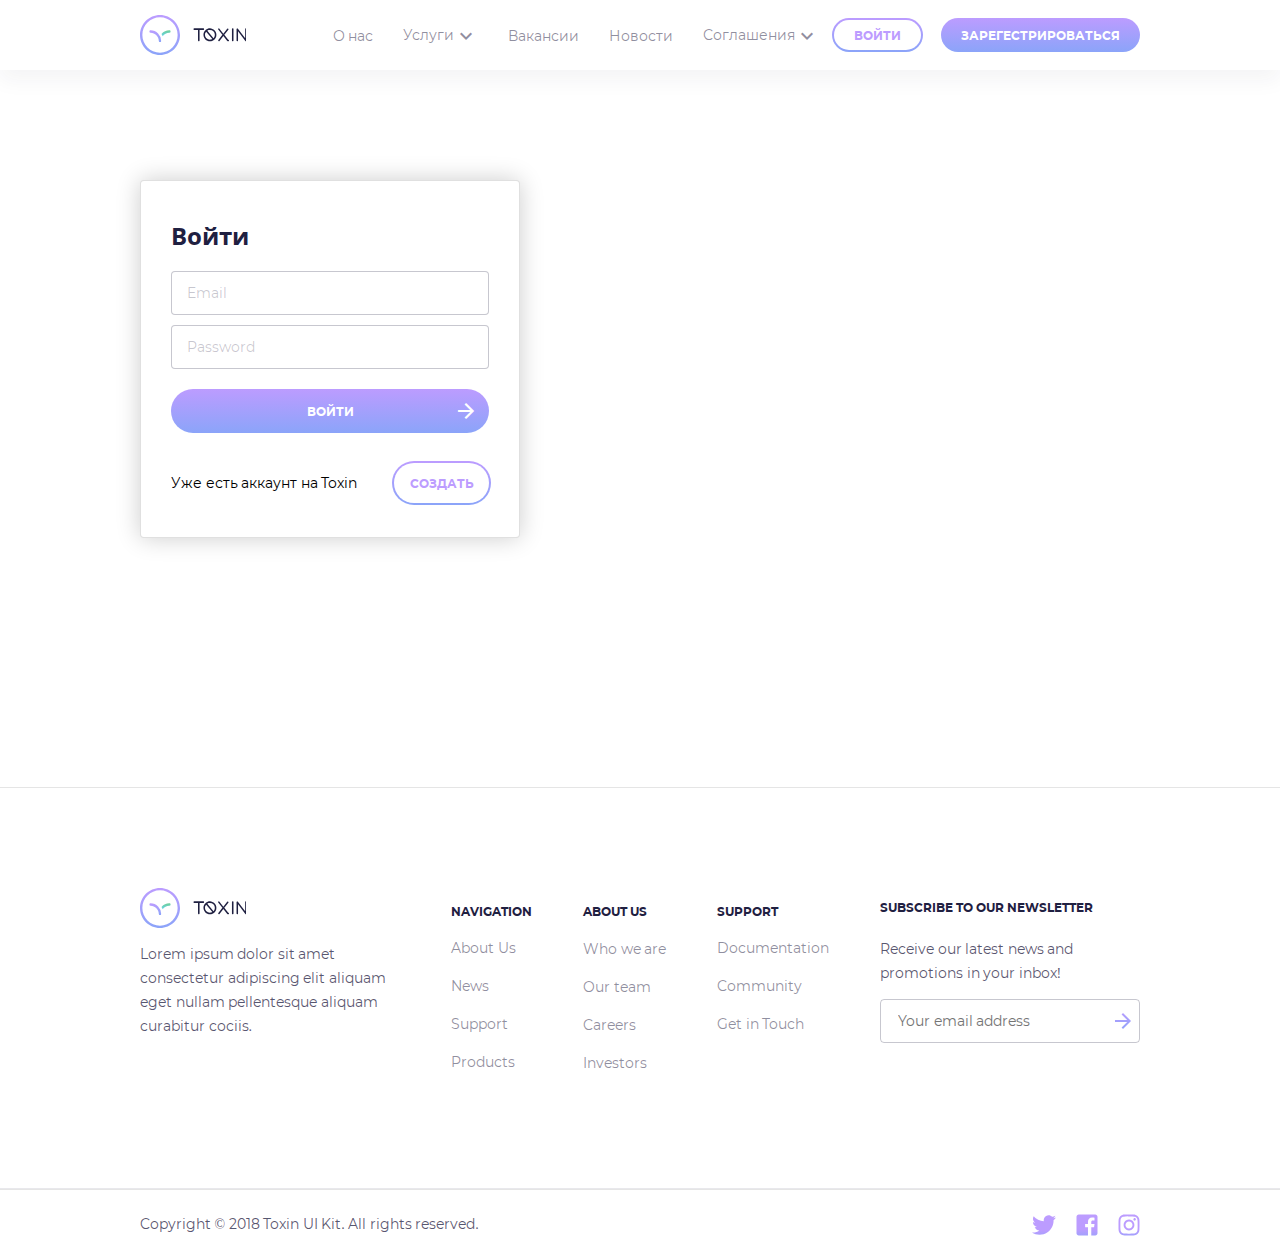
==== landing_page/index.html @ 64a339bb "First commit" ====
<!DOCTYPE html><html lang="ru"><head><meta charset="utf-8"><title>Главная страница</title><link rel="stylesheet" href="/landing-page.d3d9ccf5.css"><meta name="viewport" content="width=device-width, initial-scale=1.0, maximum-scale=1.0, user-scalable=no"><script src="/library.78d7d527.js"></script><script src="/landing-page.14984cd8.js"></script><script>$(function(){});var a="search-form-list",e="search-form-list";function t(){if(""==CalendarStartDate||""==CalendarEndDate)return $(".search-form__start-date").val(""),void $(".search-form__end-date").val("");$(".search-form__start-date").val(CalendarStartDate.getDate()+"."+CalendarStartDate.getMonth()+"."+CalendarStartDate.getFullYear()),$(".search-form__end-date").val(CalendarEndDate.getDate()+"."+CalendarEndDate.getMonth()+"."+CalendarEndDate.getFullYear())}</script><link href="https://fonts.googleapis.com/icon?family=Material+Icons" rel="stylesheet"></head><body><header><div class="landing__header-reg-content"><div class="header-content__company-icons"><div class="logo header-content__header-logo"><svg class="company_icon" width="40" height="40" fill="none" xmlns="http://www.w3.org/2000/svg"><path d="M20 27.059a1.18 1.18 0 01-1.176-1.177c0-4.53-3.706-8.235-8.235-8.235a1.18 1.18 0 01-1.177-1.177c0-.647.53-1.176 1.177-1.176a10.582 10.582 0 0110.588 10.588A1.18 1.18 0 0120 27.06z" fill="url(#paint0_linear)"/><path d="M30.588 16.47a1.18 1.18 0 01-1.176 1.177 8.21 8.21 0 00-6.765 3.559 12.044 12.044 0 00-1.176-2.294 10.49 10.49 0 017.94-3.618c.648 0 1.177.53 1.177 1.176z" fill="url(#paint1_linear)"/><path d="M20 40C8.97 40 0 31.03 0 20S8.97 0 20 0s20 8.97 20 20-8.97 20-20 20zm0-37.647C10.265 2.353 2.353 10.265 2.353 20S10.265 37.647 20 37.647 37.647 29.735 37.647 20 29.735 2.353 20 2.353z" fill="url(#paint2_linear)"/><defs><linearGradient id="paint0_linear" x1="15.294" y1="15.294" x2="15.294" y2="27.059" gradientUnits="userSpaceOnUse"><stop stop-color="#BC9CFF"/><stop offset="1" stop-color="#8BA4F9"/></linearGradient><linearGradient id="paint1_linear" x1="26.029" y1="15.294" x2="26.029" y2="21.206" gradientUnits="userSpaceOnUse"><stop stop-color="#6FCF97"/><stop offset="1" stop-color="#66D2EA"/></linearGradient><linearGradient id="paint2_linear" x1="20" y1="0" x2="20" y2="40" gradientUnits="userSpaceOnUse"><stop stop-color="#BC9CFF"/><stop offset="1" stop-color="#8BA4F9"/></linearGradient></defs></svg><svg class="company_name" width="54" height="14" fill="none" xmlns="http://www.w3.org/2000/svg"><path d="M10.335.368c.222 0 .402.076.542.228.152.14.228.32.228.542a.74.74 0 01-.228.543.705.705 0 01-.542.227H6.572v10.5a.761.761 0 01-.227.56c-.14.14-.32.21-.542.21-.21 0-.391-.07-.543-.21a.761.761 0 01-.228-.56v-10.5H1.27a.74.74 0 01-.542-.227.74.74 0 01-.228-.543C.5.916.576.736.728.596A.74.74 0 011.27.368h9.065zM16.908.368c.886 0 1.72.17 2.502.508.793.338 1.482.799 2.065 1.382a6.342 6.342 0 011.4 2.065c.338.782.508 1.616.508 2.503a6.259 6.259 0 01-.665 2.87 6.498 6.498 0 01-1.803 2.204l-.035.035c-.56.42-1.172.753-1.837.998a6.403 6.403 0 01-2.135.35c-.887 0-1.721-.17-2.503-.508a6.753 6.753 0 01-2.065-1.382 6.538 6.538 0 01-1.382-2.047 6.276 6.276 0 01-.508-2.52c0-.98.198-1.885.595-2.713.397-.84.94-1.557 1.628-2.152l.07-.07c.011 0 .029-.012.052-.035A6.333 6.333 0 0114.685.77c.7-.269 1.44-.403 2.223-.403zm0 11.375c.443 0 .863-.053 1.26-.158a5.584 5.584 0 001.155-.472L13.18 3.641a4.915 4.915 0 00-.875 1.47 4.664 4.664 0 00-.315 1.715c0 .676.128 1.312.385 1.907s.607 1.12 1.05 1.575c.455.443.98.793 1.575 1.05s1.231.385 1.908.385zm3.622-1.593c.408-.443.723-.944.945-1.504.233-.572.35-1.179.35-1.82a4.814 4.814 0 00-1.453-3.465 4.813 4.813 0 00-3.464-1.453c-.467 0-.916.064-1.348.193a4.46 4.46 0 00-1.207.525l6.177 7.524zM30.351 7.63a.763.763 0 01-.595-.28l-4.497-5.774a.714.714 0 01-.158-.543.722.722 0 01.28-.507.658.658 0 01.543-.14c.21.023.379.116.507.28l3.92 5.005L34.184.753a.709.709 0 01.49-.28.74.74 0 01.56.158.721.721 0 01.28.507.713.713 0 01-.158.543l-4.41 5.67a.73.73 0 01-.595.28zm4.918 5.635a1.572 1.572 0 01-.56-.105 3.865 3.865 0 01-.42-.227 2.376 2.376 0 01-.42-.42L30.35 7.981l-3.832 4.934a.721.721 0 01-.508.28.714.714 0 01-.543-.157.709.709 0 01-.28-.49.741.741 0 01.158-.56l4.41-5.67a.682.682 0 01.578-.28c.256 0 .46.093.612.28l4.095 5.25c.058.082.11.134.158.158l.105.052c.198 0 .361.07.49.21.14.128.215.292.227.49a.657.657 0 01-.175.543.744.744 0 01-.525.244h-.052zM39.734 13.265a.761.761 0 01-.56-.227.761.761 0 01-.227-.56V1.103c0-.21.076-.39.227-.542a.761.761 0 01.56-.228c.21 0 .391.076.543.228a.74.74 0 01.227.542v11.375a.761.761 0 01-.227.56.74.74 0 01-.543.227zM52.938 13.23a.685.685 0 01-.595-.297l-7.298-9.59v9.135a.74.74 0 01-.227.543.712.712 0 01-.525.21.75.75 0 01-.753-.753V1.121c0-.164.047-.31.14-.438a.696.696 0 01.385-.262.678.678 0 01.455-.018.79.79 0 01.385.263l7.28 9.607V1.121c0-.199.07-.374.21-.525a.74.74 0 01.543-.228c.21 0 .385.076.525.228a.721.721 0 01.227.525v11.357c0 .163-.046.31-.14.438a.8.8 0 01-.367.28 1.48 1.48 0 01-.245.034z" fill="#1F2041"/></svg>
</div></div><div class="header-content__navigation"><div class="simple-element header-content__nav-simple"><a>О нас</a></div><div class="drop-down-element header-content__nav-drop"><a>Услуги</a><i class="material-icons expand-elemet">expand_more</i></div><div class="simple-element header-content__nav-simple"><a>Вакансии</a></div><div class="simple-element header-content__nav-simple"><a>Новости</a></div><div class="drop-down-element header-content__nav-drop"><a>Соглашения</a><i class="material-icons expand-elemet">expand_more</i></div></div><div class="header-content__header-buttons"><div class="header-content__button-light button-light"><div>ВОЙТИ</div></div><div class="header-content__button-filled button-filled"><div class="innerText">ЗАРЕГЕСТРИРОВАТЬСЯ</div><i class="material-icons additional-icon"></i></div></div></div><div class="landing__header-no-reg-content"><div class="header-no-reg-content__company-icons"><div class="logo header-no-reg-content__header-logo"><svg class="company_icon" width="40" height="40" fill="none" xmlns="http://www.w3.org/2000/svg"><path d="M20 27.059a1.18 1.18 0 01-1.176-1.177c0-4.53-3.706-8.235-8.235-8.235a1.18 1.18 0 01-1.177-1.177c0-.647.53-1.176 1.177-1.176a10.582 10.582 0 0110.588 10.588A1.18 1.18 0 0120 27.06z" fill="url(#paint0_linear)"/><path d="M30.588 16.47a1.18 1.18 0 01-1.176 1.177 8.21 8.21 0 00-6.765 3.559 12.044 12.044 0 00-1.176-2.294 10.49 10.49 0 017.94-3.618c.648 0 1.177.53 1.177 1.176z" fill="url(#paint1_linear)"/><path d="M20 40C8.97 40 0 31.03 0 20S8.97 0 20 0s20 8.97 20 20-8.97 20-20 20zm0-37.647C10.265 2.353 2.353 10.265 2.353 20S10.265 37.647 20 37.647 37.647 29.735 37.647 20 29.735 2.353 20 2.353z" fill="url(#paint2_linear)"/><defs><linearGradient id="paint0_linear" x1="15.294" y1="15.294" x2="15.294" y2="27.059" gradientUnits="userSpaceOnUse"><stop stop-color="#BC9CFF"/><stop offset="1" stop-color="#8BA4F9"/></linearGradient><linearGradient id="paint1_linear" x1="26.029" y1="15.294" x2="26.029" y2="21.206" gradientUnits="userSpaceOnUse"><stop stop-color="#6FCF97"/><stop offset="1" stop-color="#66D2EA"/></linearGradient><linearGradient id="paint2_linear" x1="20" y1="0" x2="20" y2="40" gradientUnits="userSpaceOnUse"><stop stop-color="#BC9CFF"/><stop offset="1" stop-color="#8BA4F9"/></linearGradient></defs></svg><svg class="company_name" width="54" height="14" fill="none" xmlns="http://www.w3.org/2000/svg"><path d="M10.335.368c.222 0 .402.076.542.228.152.14.228.32.228.542a.74.74 0 01-.228.543.705.705 0 01-.542.227H6.572v10.5a.761.761 0 01-.227.56c-.14.14-.32.21-.542.21-.21 0-.391-.07-.543-.21a.761.761 0 01-.228-.56v-10.5H1.27a.74.74 0 01-.542-.227.74.74 0 01-.228-.543C.5.916.576.736.728.596A.74.74 0 011.27.368h9.065zM16.908.368c.886 0 1.72.17 2.502.508.793.338 1.482.799 2.065 1.382a6.342 6.342 0 011.4 2.065c.338.782.508 1.616.508 2.503a6.259 6.259 0 01-.665 2.87 6.498 6.498 0 01-1.803 2.204l-.035.035c-.56.42-1.172.753-1.837.998a6.403 6.403 0 01-2.135.35c-.887 0-1.721-.17-2.503-.508a6.753 6.753 0 01-2.065-1.382 6.538 6.538 0 01-1.382-2.047 6.276 6.276 0 01-.508-2.52c0-.98.198-1.885.595-2.713.397-.84.94-1.557 1.628-2.152l.07-.07c.011 0 .029-.012.052-.035A6.333 6.333 0 0114.685.77c.7-.269 1.44-.403 2.223-.403zm0 11.375c.443 0 .863-.053 1.26-.158a5.584 5.584 0 001.155-.472L13.18 3.641a4.915 4.915 0 00-.875 1.47 4.664 4.664 0 00-.315 1.715c0 .676.128 1.312.385 1.907s.607 1.12 1.05 1.575c.455.443.98.793 1.575 1.05s1.231.385 1.908.385zm3.622-1.593c.408-.443.723-.944.945-1.504.233-.572.35-1.179.35-1.82a4.814 4.814 0 00-1.453-3.465 4.813 4.813 0 00-3.464-1.453c-.467 0-.916.064-1.348.193a4.46 4.46 0 00-1.207.525l6.177 7.524zM30.351 7.63a.763.763 0 01-.595-.28l-4.497-5.774a.714.714 0 01-.158-.543.722.722 0 01.28-.507.658.658 0 01.543-.14c.21.023.379.116.507.28l3.92 5.005L34.184.753a.709.709 0 01.49-.28.74.74 0 01.56.158.721.721 0 01.28.507.713.713 0 01-.158.543l-4.41 5.67a.73.73 0 01-.595.28zm4.918 5.635a1.572 1.572 0 01-.56-.105 3.865 3.865 0 01-.42-.227 2.376 2.376 0 01-.42-.42L30.35 7.981l-3.832 4.934a.721.721 0 01-.508.28.714.714 0 01-.543-.157.709.709 0 01-.28-.49.741.741 0 01.158-.56l4.41-5.67a.682.682 0 01.578-.28c.256 0 .46.093.612.28l4.095 5.25c.058.082.11.134.158.158l.105.052c.198 0 .361.07.49.21.14.128.215.292.227.49a.657.657 0 01-.175.543.744.744 0 01-.525.244h-.052zM39.734 13.265a.761.761 0 01-.56-.227.761.761 0 01-.227-.56V1.103c0-.21.076-.39.227-.542a.761.761 0 01.56-.228c.21 0 .391.076.543.228a.74.74 0 01.227.542v11.375a.761.761 0 01-.227.56.74.74 0 01-.543.227zM52.938 13.23a.685.685 0 01-.595-.297l-7.298-9.59v9.135a.74.74 0 01-.227.543.712.712 0 01-.525.21.75.75 0 01-.753-.753V1.121c0-.164.047-.31.14-.438a.696.696 0 01.385-.262.678.678 0 01.455-.018.79.79 0 01.385.263l7.28 9.607V1.121c0-.199.07-.374.21-.525a.74.74 0 01.543-.228c.21 0 .385.076.525.228a.721.721 0 01.227.525v11.357c0 .163-.046.31-.14.438a.8.8 0 01-.367.28 1.48 1.48 0 01-.245.034z" fill="#1F2041"/></svg>
</div></div><div class="header-no-reg-content__navigation"><div class="simple-element header-no-reg-content__nav-simple"><a>Домой</a></div><div class="simple-element header-no-reg-content__nav-simple"><a>О нас</a></div><div class="drop-down-element header-no-reg-content__nav-drop"><a>Услуги</a><i class="material-icons expand-elemet">expand_more</i></div><div class="simple-element header-no-reg-content__nav-simple"><a>Вакансии</a></div><div class="simple-element header-no-reg-content__nav-simple"><a>Новости</a></div><div class="drop-down-element header-no-reg-content__nav-drop"><a>Соглашения</a><i class="material-icons expand-elemet">expand_more</i></div></div><div class="header-no-reg-content__username"><div class="username header-no-reg-content__username-line"><svg class="username__vertical-line" width="1" height="30" fill="none" xmlns="http://www.w3.org/2000/svg"><rect width="1" height="30" fill="#1F2041" fill-opacity=".1"/></svg><p class="username__name">Cosmin Negoita</p></div></div></div></header><div class="main"><script src="/search-from.675f30f4.js"></script><script src="/two_places_button.42d3b012.js"></script><script src="/one_place_button.93729bb8.js"></script><div class="landing-page__search-form"><script src="/calendar-main.7dfb6f54.js"></script><div class="search-form-calendar calendar"><div class="calendar__selector"><div id="calendar-backward-btn"><i class="material-icons calendar-arrow">arrow_back</i></div><div class="calendar__date">Август 2019</div><div id="calendar-forward-btn"><i class="material-icons calendar-arrow">arrow_forward</i></div></div><div class="calendar__main"><div class="calendar__days-name"><div>Пн</div><div>Вт</div><div>Ср</div><div>Чт</div><div>Пт</div><div>Сб</div><div>Вс</div></div><div class="calendar__days"></div></div><div class="calendar__down-buttons clear-accept-buttons"><div class="clean-button" id="calendar__clean-button">ОЧИСТИТЬ</div><div class="save-button" id="calendar__save-button">ПРИМЕНИТЬ</div></div></div><script src="/list-of-counted-people.319a0e39.js"></script><div class="search-form-list list-of-counted-items"><div class="list-of-counted-items__item"><div class="list-of-counted-items__item-description">ВЗРОСЛЫЕ</div><div class="button button_minus" id="search-form-list__minus-button">-</div><div class="item-number">0</div><div class="button button_plus" id="search-form-list__plus-button">+ </div></div><div class="list-of-counted-items__item"><div class="list-of-counted-items__item-description">ДЕТИ</div><div class="button button_minus" id="search-form-list__minus-button">-</div><div class="item-number">0</div><div class="button button_plus" id="search-form-list__plus-button">+ </div></div><div class="list-of-counted-items__item"><div class="list-of-counted-items__item-description">МЛАДЕНЦЫ</div><div class="button button_minus" id="search-form-list__minus-button">-</div><div class="item-number">0</div><div class="button button_plus" id="search-form-list__plus-button">+ </div></div><div class="list-of-counted-items__down-buttons clear-accept-buttons"><div class="clean-button" id="search-form-list__clean-button">ОЧИСТИТЬ</div><div class="save-button" id="search-form-list__save-button">ПРИМЕНИТЬ</div></div></div><div class="search-form-desctiption text-header">Найдём номера под ваши пожелания</div><form action=""><div class="search-form__date-input"><div class="date-input-place"><div class="start-date-desctiption sub-text-header">прибытие</div><div class="date-input-field" id="start-date-input-field"><input class="search-form__start-date" type="text" disabled><i class="material-icons two-places-expand-elemet" id="start-date-expand">expand_more</i></div></div><div class="date-input-place"><div class="end-date-desctiption sub-text-header">выезд</div><div class="date-input-field" id="end-date-input-field"><input class="search-form__end-date" type="text" disabled><i class="material-icons two-places-expand-elemet" id="end-date-expand">expand_more</i></div></div></div><div class="search-form-people__one-input"><div class="one-input-container"> <div class="one-input-desctiption sub-text-header">гости</div><div class="one-input-field"> <input class="one-input-text search-form__number-of-people" type="text" placeholder="Сколько гостей" disabled><i class="material-icons one-input-expand-elemet" id="one-expand__people">expand_more</i></div></div></div><div class="search-form__button-filled button-filled"><div class="innerText">ПОДОБРАТЬ НОМЕР</div><i class="material-icons additional-icon">arrow_forward</i></div></form><script>$(document).ready(function(){$(".search-form-calendar").css("display","none")});</script></div><div class="landing-page__reg-form"><div class="reg-form-desctiption text-header">Регистрация аккаунта</div><form action=""><input class="reg-form-name-input input-field" name="name" type="text" placeholder="Имя"><input class="reg-form-sur-name-input input-field" name="sur-name" type="text" placeholder="Фамилия"><div class="reg-form-gender-select-container"><div class="reg-form-male-gender"><input class="reg-form-gender-selector" id="male" type="radio" name="gender"><label for="male">Мужчина<div class="selected"></div></label></div><div class="reg-form-female-gender"><input class="reg-form-gender-selector" id="female" type="radio" name="gender"><label for="female">Женщина<div class="selected"></div></label></div></div><div class="reg-form-date-of-birth-select-container"><div class="reg-form-input-field-decription sub-text-header">дата рождения</div><input class="reg-form-date-input input-field" name="name" type="text" placeholder="ДД.ММ.ГГГГ"></div><div class="reg-form-user-info-container"><div class="reg-form-input-field-decription sub-text-header">данные для входа в сервис</div><input class="reg-form-email-input input-field" name="name" type="email" pattern=".+@+.com" placeholder="Email"><input class="reg-form-password-input input-field" name="name" type="password" placeholder="Пароль"></div><div class="reg-form-special-checkbox"><input class="reg-form-special-selector" id="special" type="checkbox" name="special"><label for="special">Получать спецпредложения<div class="selected"></div></label></div><div class="reg-form-button-filled button-filled"><div class="innerText">ПЕРЕЙТИ К ОПЛАТЕ</div><i class="material-icons additional-icon">arrow_forward</i></div></form><div class="reg-form-enter-redirect"><div class="reg-form-enter-description">Уже есть аккаунт на Toxin</div><div class="reg-form-button-light button-light"><div>ВОЙТИ</div></div></div></div><div class="landing-page__enter-form"><div class="enter-form-desctiption text-header">Войти</div><form action=""><input class="reg-form-email-input input-field" name="email" type="text" placeholder="Email"><input class="reg-form-password-input input-field" name="password" type="password" placeholder="Password"><div class="enter-form-button-filled button-filled"><div class="innerText">ВОЙТИ</div><i class="material-icons additional-icon">arrow_forward</i></div></form><div class="enter-form-enter-redirect"><div class="enter-form-reg-description">Уже есть аккаунт на Toxin</div><div class="enter-form-button-light button-light"><div>СОЗДАТЬ</div></div></div></div><div class="filler"> </div></div><footer><div class="landing-page-footer footer-main-content"><div class="footer-main-content__element-logo"><div class="logo footer-logo"><svg class="company_icon" width="40" height="40" fill="none" xmlns="http://www.w3.org/2000/svg"><path d="M20 27.059a1.18 1.18 0 01-1.176-1.177c0-4.53-3.706-8.235-8.235-8.235a1.18 1.18 0 01-1.177-1.177c0-.647.53-1.176 1.177-1.176a10.582 10.582 0 0110.588 10.588A1.18 1.18 0 0120 27.06z" fill="url(#paint0_linear)"/><path d="M30.588 16.47a1.18 1.18 0 01-1.176 1.177 8.21 8.21 0 00-6.765 3.559 12.044 12.044 0 00-1.176-2.294 10.49 10.49 0 017.94-3.618c.648 0 1.177.53 1.177 1.176z" fill="url(#paint1_linear)"/><path d="M20 40C8.97 40 0 31.03 0 20S8.97 0 20 0s20 8.97 20 20-8.97 20-20 20zm0-37.647C10.265 2.353 2.353 10.265 2.353 20S10.265 37.647 20 37.647 37.647 29.735 37.647 20 29.735 2.353 20 2.353z" fill="url(#paint2_linear)"/><defs><linearGradient id="paint0_linear" x1="15.294" y1="15.294" x2="15.294" y2="27.059" gradientUnits="userSpaceOnUse"><stop stop-color="#BC9CFF"/><stop offset="1" stop-color="#8BA4F9"/></linearGradient><linearGradient id="paint1_linear" x1="26.029" y1="15.294" x2="26.029" y2="21.206" gradientUnits="userSpaceOnUse"><stop stop-color="#6FCF97"/><stop offset="1" stop-color="#66D2EA"/></linearGradient><linearGradient id="paint2_linear" x1="20" y1="0" x2="20" y2="40" gradientUnits="userSpaceOnUse"><stop stop-color="#BC9CFF"/><stop offset="1" stop-color="#8BA4F9"/></linearGradient></defs></svg><svg class="company_name" width="54" height="14" fill="none" xmlns="http://www.w3.org/2000/svg"><path d="M10.335.368c.222 0 .402.076.542.228.152.14.228.32.228.542a.74.74 0 01-.228.543.705.705 0 01-.542.227H6.572v10.5a.761.761 0 01-.227.56c-.14.14-.32.21-.542.21-.21 0-.391-.07-.543-.21a.761.761 0 01-.228-.56v-10.5H1.27a.74.74 0 01-.542-.227.74.74 0 01-.228-.543C.5.916.576.736.728.596A.74.74 0 011.27.368h9.065zM16.908.368c.886 0 1.72.17 2.502.508.793.338 1.482.799 2.065 1.382a6.342 6.342 0 011.4 2.065c.338.782.508 1.616.508 2.503a6.259 6.259 0 01-.665 2.87 6.498 6.498 0 01-1.803 2.204l-.035.035c-.56.42-1.172.753-1.837.998a6.403 6.403 0 01-2.135.35c-.887 0-1.721-.17-2.503-.508a6.753 6.753 0 01-2.065-1.382 6.538 6.538 0 01-1.382-2.047 6.276 6.276 0 01-.508-2.52c0-.98.198-1.885.595-2.713.397-.84.94-1.557 1.628-2.152l.07-.07c.011 0 .029-.012.052-.035A6.333 6.333 0 0114.685.77c.7-.269 1.44-.403 2.223-.403zm0 11.375c.443 0 .863-.053 1.26-.158a5.584 5.584 0 001.155-.472L13.18 3.641a4.915 4.915 0 00-.875 1.47 4.664 4.664 0 00-.315 1.715c0 .676.128 1.312.385 1.907s.607 1.12 1.05 1.575c.455.443.98.793 1.575 1.05s1.231.385 1.908.385zm3.622-1.593c.408-.443.723-.944.945-1.504.233-.572.35-1.179.35-1.82a4.814 4.814 0 00-1.453-3.465 4.813 4.813 0 00-3.464-1.453c-.467 0-.916.064-1.348.193a4.46 4.46 0 00-1.207.525l6.177 7.524zM30.351 7.63a.763.763 0 01-.595-.28l-4.497-5.774a.714.714 0 01-.158-.543.722.722 0 01.28-.507.658.658 0 01.543-.14c.21.023.379.116.507.28l3.92 5.005L34.184.753a.709.709 0 01.49-.28.74.74 0 01.56.158.721.721 0 01.28.507.713.713 0 01-.158.543l-4.41 5.67a.73.73 0 01-.595.28zm4.918 5.635a1.572 1.572 0 01-.56-.105 3.865 3.865 0 01-.42-.227 2.376 2.376 0 01-.42-.42L30.35 7.981l-3.832 4.934a.721.721 0 01-.508.28.714.714 0 01-.543-.157.709.709 0 01-.28-.49.741.741 0 01.158-.56l4.41-5.67a.682.682 0 01.578-.28c.256 0 .46.093.612.28l4.095 5.25c.058.082.11.134.158.158l.105.052c.198 0 .361.07.49.21.14.128.215.292.227.49a.657.657 0 01-.175.543.744.744 0 01-.525.244h-.052zM39.734 13.265a.761.761 0 01-.56-.227.761.761 0 01-.227-.56V1.103c0-.21.076-.39.227-.542a.761.761 0 01.56-.228c.21 0 .391.076.543.228a.74.74 0 01.227.542v11.375a.761.761 0 01-.227.56.74.74 0 01-.543.227zM52.938 13.23a.685.685 0 01-.595-.297l-7.298-9.59v9.135a.74.74 0 01-.227.543.712.712 0 01-.525.21.75.75 0 01-.753-.753V1.121c0-.164.047-.31.14-.438a.696.696 0 01.385-.262.678.678 0 01.455-.018.79.79 0 01.385.263l7.28 9.607V1.121c0-.199.07-.374.21-.525a.74.74 0 01.543-.228c.21 0 .385.076.525.228a.721.721 0 01.227.525v11.357c0 .163-.046.31-.14.438a.8.8 0 01-.367.28 1.48 1.48 0 01-.245.034z" fill="#1F2041"/></svg>
</div><p class="footer-main-content__text">Lorem ipsum dolor sit amet consectetur adipiscing elit aliquam eget nullam pellentesque aliquam curabitur cociis.</p></div><div class="item-list"><ul><li>navigation</li><li>About Us</li><li>News</li><li>Support</li><li>Products</li></ul></div><div class="item-list"><ul><li>About us</li><li>Who we are</li><li>Our team</li><li>Careers</li><li>Investors</li></ul></div><div class="item-list"><ul><li>Support</li><li>Documentation</li><li>Community</li><li>Get in Touch</li></ul></div><div class="footer-main-content__element-subscribe"><p class="footer-main-content__subscribe-header">Subscribe to our newsletter</p><p class="footer-main-content__subscribe-description">Receive our latest news and promotions in your inbox!</p><form action=""><div class="email-submit-field"><input id="email-input" name="email" type="text" placeholder="Your email address"><i class="material-icons email-submit-arrow">arrow_forward</i></div></form></div></div><div class="landing-page-footer-underline footer-underline-content"><div class="footer-underline-content__copyright">Copyright © 2018 Toxin UI Kit. All rights reserved.</div><div class="footer-underline-content__icons"><div class="social_networks footer-underline"><svg class="twitter-svg" width="24" height="20" fill="none" xmlns="http://www.w3.org/2000/svg"><path d="M21.516 5.125c.03.125.047.328.047.61 0 2.25-.547 4.421-1.641 6.515-1.125 2.219-2.703 3.984-4.735 5.297-2.218 1.469-4.765 2.203-7.64 2.203-2.75 0-5.266-.734-7.547-2.203.344.031.734.047 1.172.047 2.281 0 4.328-.703 6.14-2.11-1.093 0-2.062-.312-2.906-.937a5.085 5.085 0 01-1.687-2.438c.312.032.61.047.89.047.438 0 .875-.047 1.313-.14-1.125-.25-2.063-.829-2.813-1.735C1.36 9.375.984 8.344.984 7.187v-.093a4.634 4.634 0 002.204.656 5.46 5.46 0 01-1.594-1.781 4.683 4.683 0 01-.61-2.344c0-.875.235-1.703.704-2.484A13.646 13.646 0 006.14 4.797a13.794 13.794 0 005.671 1.5 6.832 6.832 0 01-.093-1.125c0-.875.219-1.688.656-2.438A4.77 4.77 0 0114.156.906 4.754 4.754 0 0116.594.25c.718 0 1.375.14 1.968.422a5.473 5.473 0 011.641 1.125 10.015 10.015 0 003.14-1.172c-.374 1.156-1.093 2.063-2.155 2.719.937-.125 1.875-.39 2.812-.797-.688 1-1.516 1.86-2.484 2.578z" fill="url(#paint0_linear)"/><defs><linearGradient id="paint0_linear" x1="12" y1="-2" x2="12" y2="22" gradientUnits="userSpaceOnUse"><stop stop-color="#BC9CFF"/><stop offset="1" stop-color="#8BA4F9"/></linearGradient></defs></svg>
<svg class="facebook-svg" width="22" height="22" fill="none" xmlns="http://www.w3.org/2000/svg"><path d="M21.5 2.75v16.5a2.17 2.17 0 01-.656 1.594 2.17 2.17 0 01-1.594.656h-3.984v-8.297h2.812l.422-3.187h-3.234V8c0-.5.093-.875.28-1.125.25-.281.673-.422 1.267-.422H18.5V3.641c-.656-.094-1.469-.141-2.438-.141-1.25 0-2.25.375-3 1.125-.718.719-1.078 1.734-1.078 3.047v2.344H9.125v3.187h2.86V21.5H2.75a2.17 2.17 0 01-1.594-.656A2.17 2.17 0 01.5 19.25V2.75c0-.625.219-1.156.656-1.594A2.17 2.17 0 012.75.5h16.5a2.17 2.17 0 011.594.656c.437.438.656.969.656 1.594z" fill="url(#paint0_linear)"/><defs><linearGradient id="paint0_linear" x1="11" y1="-1" x2="11" y2="23" gradientUnits="userSpaceOnUse"><stop stop-color="#BC9CFF"/><stop offset="1" stop-color="#8BA4F9"/></linearGradient></defs></svg>
<svg class="instagram-svg" width="22" height="22" fill="none" xmlns="http://www.w3.org/2000/svg"><path d="M11 5.61c-.969 0-1.875.25-2.719.75a5.406 5.406 0 00-1.969 1.968A5.252 5.252 0 005.61 11c0 .969.235 1.875.704 2.719a5.93 5.93 0 001.968 1.969A5.51 5.51 0 0011 16.39c.969 0 1.86-.235 2.672-.703.844-.5 1.5-1.157 1.969-1.97.5-.843.75-1.75.75-2.718a5 5 0 00-.75-2.672 4.972 4.972 0 00-1.97-1.969A5 5 0 0011 5.61zm0 8.906a3.386 3.386 0 01-2.484-1.032A3.386 3.386 0 017.484 11c0-.969.344-1.797 1.032-2.484A3.386 3.386 0 0111 7.484c.969 0 1.797.344 2.484 1.032A3.386 3.386 0 0114.516 11c0 .969-.344 1.797-1.032 2.484A3.386 3.386 0 0111 14.516zm6.89-9.141c-.03.344-.171.64-.421.89-.219.25-.5.376-.844.376s-.64-.125-.89-.375a1.217 1.217 0 01-.376-.891c0-.344.125-.64.375-.89s.547-.376.891-.376.64.125.89.375.376.547.376.891zm3.563 1.266c-.062-.907-.203-1.688-.422-2.344A5.13 5.13 0 0019.72 2.28 5.13 5.13 0 0017.703.97C17.047.75 16.266.625 15.36.594 14.484.53 13.031.5 11 .5S7.5.531 6.594.594c-.875.031-1.64.156-2.297.375A5.537 5.537 0 002.234 2.28 5.392 5.392 0 00.97 4.297C.75 4.953.609 5.734.547 6.64.516 7.516.5 8.969.5 11s.016 3.5.047 4.406c.062.875.203 1.64.422 2.297a5.841 5.841 0 001.265 2.063 5.318 5.318 0 002.063 1.218c.656.25 1.422.391 2.297.422.906.063 2.375.094 4.406.094 2.031 0 3.484-.031 4.36-.094.906-.031 1.687-.156 2.343-.375a5.392 5.392 0 002.016-1.265 5.536 5.536 0 001.312-2.063c.219-.656.344-1.422.375-2.297.063-.906.094-2.375.094-4.406 0-2.031-.016-3.484-.047-4.36zm-2.25 10.546c-.375.938-1.047 1.61-2.015 2.016-.5.188-1.344.313-2.532.375-.656.031-1.625.047-2.906.047h-1.5c-1.25 0-2.219-.016-2.906-.047-1.157-.062-2-.187-2.532-.375-.937-.375-1.609-1.047-2.015-2.015-.188-.532-.313-1.375-.375-2.532a68.365 68.365 0 01-.047-2.906v-1.5c0-1.25.016-2.219.047-2.906.062-1.188.187-2.032.375-2.532.375-.968 1.047-1.64 2.015-2.015.532-.188 1.375-.313 2.532-.375a68.37 68.37 0 012.906-.047h1.5c1.25 0 2.219.016 2.906.047 1.188.062 2.031.187 2.531.375.97.375 1.641 1.047 2.016 2.015.188.5.313 1.344.375 2.532.031.656.047 1.625.047 2.906v1.5c0 1.25-.016 2.219-.047 2.906-.062 1.156-.187 2-.375 2.531z" fill="url(#paint0_linear)"/><defs><linearGradient id="paint0_linear" x1="11" y1="-1" x2="11" y2="23" gradientUnits="userSpaceOnUse"><stop stop-color="#BC9CFF"/><stop offset="1" stop-color="#8BA4F9"/></linearGradient></defs></svg>
</div></div></div></footer></body></html>
---- landing-page.d3d9ccf5.css ----
@font-face{font-family:Material Icons;font-style:normal;font-weight:400;src:url(/MaterialIcons-Regular.b2dfdb43.eot);src:local("Material Icons"),local("MaterialIcons-Regular"),url(/MaterialIcons-Regular.042e3246.woff2) format("woff2"),url(/MaterialIcons-Regular.cc4a9352.woff) format("woff"),url(/MaterialIcons-Regular.7f257eac.ttf) format("truetype")}.material-icons{font-family:Material Icons!important;font-weight:400;font-style:normal;font-size:24px;display:inline-block;line-height:1;text-transform:none;letter-spacing:normal;word-wrap:normal;white-space:nowrap;direction:ltr;-webkit-font-smoothing:antialiased;text-rendering:optimizeLegibility;-moz-osx-font-smoothing:grayscale;font-feature-settings:"liga"}@font-face{font-family:Montserrat;src:url(/montserrat-100-normal.8ff4eb5e.woff2) format("woff2"),url(/montserrat-100-normal.52c11760.woff) format("woff"),url(/montserrat-100-normal.fac45d83.ttf) format("truetype");font-weight:100;font-style:normal}@font-face{font-family:Montserrat;src:url(/montserrat-300-normal.fcc4f7a4.woff2) format("woff2"),url(/montserrat-300-normal.93cdeb3b.woff) format("woff"),url(/montserrat-300-normal.be23e3b7.ttf) format("truetype");font-weight:300;font-style:normal}@font-face{font-family:Montserrat;src:url(/montserrat-400-normal.eedddcf0.woff2) format("woff2"),url(/montserrat-400-normal.a0a6b838.woff) format("woff"),url(/montserrat-400-normal.046771cd.ttf) format("truetype");font-weight:400;font-style:normal}@font-face{font-family:Montserrat;src:url(/montserrat-700-normal.406518ac.woff2) format("woff2"),url(/montserrat-700-normal.21601076.woff) format("woff"),url(/montserrat-700-normal.1be0f426.ttf) format("truetype");font-weight:700;font-style:normal}@font-face{font-family:Montserrat;src:url(/montserrat-900-normal.96ab2bc6.woff2) format("woff2"),url(/montserrat-900-normal.f533f685.woff) format("woff"),url(/montserrat-900-normal.6018a241.ttf) format("truetype");font-weight:900;font-style:normal}@font-face{font-family:Open Sans;src:local("Open Sans Light"),local("OpenSans-Light"),url(/opensanslight.6abb1b5d.woff2) format("woff2"),url(/opensanslight.5a83d96c.woff) format("woff"),url(/opensanslight.135ed729.ttf) format("truetype");font-weight:300;font-style:normal}@font-face{font-family:Open Sans;src:local("Open Sans Light Italic"),local("OpenSansLight-Italic"),url(/opensanslightitalic.c3ba1cad.woff2) format("woff2"),url(/opensanslightitalic.e852a406.woff) format("woff"),url(/opensanslightitalic.9838d959.ttf) format("truetype");font-weight:300;font-style:italic}@font-face{font-family:Open Sans;src:local("Open Sans"),local("OpenSans"),url(/opensans.ddc21401.woff2) format("woff2"),url(/opensans.a588baad.woff) format("woff"),url(/opensans.ae66afb0.ttf) format("truetype");font-weight:400;font-style:normal}@font-face{font-family:Open Sans;src:local("Open Sans Italic"),local("OpenSans-Italic"),url(/opensansitalic.fffe1184.woff2) format("woff2"),url(/opensansitalic.6c7bcc84.woff) format("woff"),url(/opensansitalic.118f8d60.ttf) format("truetype");font-weight:400;font-style:italic}@font-face{font-family:Open Sans;src:local("Open Sans Semibold"),local("OpenSans-Semibold"),url(/opensanssemibold.67cd3d9f.woff2) format("woff2"),url(/opensanssemibold.3603a716.woff) format("woff"),url(/opensanssemibold.e4cc54d7.ttf) format("truetype");font-weight:600;font-style:normal}@font-face{font-family:Open Sans;src:local("Open Sans Semibold Italic"),local("OpenSans-SemiboldItalic"),url(/opensanssemibolditalic.8ddbe79c.woff2) format("woff2"),url(/opensanssemibolditalic.6ac87259.woff) format("woff"),url(/opensanssemibolditalic.5c3068f1.ttf) format("truetype");font-weight:600;font-style:italic}@font-face{font-family:Open Sans;src:local("Open Sans Bold"),local("OpenSans-Bold"),url(/opensansbold.27508f14.woff2) format("woff2"),url(/opensansbold.020f45fb.woff) format("woff"),url(/opensansbold.0b38bf5a.ttf) format("truetype");font-weight:700;font-style:normal}@font-face{font-family:Open Sans;src:local("Open Sans Bold Italic"),local("OpenSans-BoldItalic"),url(/opensansbolditalic.c563019c.woff2) format("woff2"),url(/opensansbolditalic.b7994470.woff) format("woff"),url(/opensansbolditalic.c29f1193.ttf) format("truetype");font-weight:700;font-style:italic}@font-face{font-family:Open Sans;src:local("Open Sans Extrabold"),local("OpenSans-Extrabold"),url(/opensansextrabold.f691049a.woff2) format("woff2"),url(/opensansextrabold.441b96fe.woff) format("woff"),url(/opensansextrabold.4a76111b.ttf) format("truetype");font-weight:800;font-style:normal}@font-face{font-family:Open Sans;src:local("Open Sans Extrabold Italic"),local("OpenSans-ExtraboldItalic"),url(/opensansextrabolditalic.75dce496.woff2) format("woff2"),url(/opensansextrabolditalic.156a555d.woff) format("woff"),url(/opensansextrabolditalic.69ac757a.ttf) format("truetype");font-weight:800;font-style:italic}.button-light{cursor:pointer;display:flex;justify-content:center;position:relative;height:30px;border-radius:20px;background-clip:padding-box;background:#fff;color:#bc9cff;padding:0 20px}.button-light div{margin:auto 0;align-items:center}.button-light:after{position:absolute;top:-2px;bottom:-2px;left:-2px;right:-2px;background:linear-gradient(180deg,#bc9cff,#8ba4f9);content:"";z-index:-1;border-radius:22px}[class$=__header-reg-content]{background:#fff;box-shadow:0 10px 20px rgba(31,32,65,.05);width:100%;min-height:70px;display:flex;flex-direction:row;align-items:center;flex-wrap:wrap}[class$=__header-reg-content] *{font-family:Montserrat}[class$=__header-reg-content] .header-content__company-icons{margin-left:140px;margin-right:auto}[class$=__header-reg-content] .header-content__navigation{display:flex;flex-direction:row;align-content:center}[class$=__header-reg-content] .header-content__navigation>*{margin:0 15px}[class$=__header-reg-content] .header-content__header-buttons{z-index:0;margin-right:140px;display:flex;align-items:center;flex-wrap:wrap;align-content:center}[class$=__header-reg-content] .header-content__header-buttons .header-content__button-light{font-style:normal;font-weight:700;font-size:12px;line-height:15px}[class$=__header-reg-content] .header-content__header-buttons .header-content__button-filled{z-index:10;font-style:normal;font-weight:700;font-size:12px;line-height:15px;margin-left:20px}@media (max-width:1250px){[class$=__header-reg-content]{flex-direction:column;justify-content:space-between;align-content:center}[class$=__header-reg-content]>*{margin:10px 0!important}}@media (max-width:500px){[class$=__header-reg-content]{flex-direction:column;justify-content:space-between;align-content:center}[class$=__header-reg-content]>*{flex-direction:column!important;align-items:center!important;margin:10px 0!important}[class$=__header-reg-content] .header-content__navigation>*{margin:10px 0!important}[class$=__header-reg-content] .header-content__header-buttons>*{margin:5px 0!important}}.drop-down-element{height:18px;display:flex;align-items:flex-start}.drop-down-element a{font-style:normal;font-weight:400;font-size:14px;color:rgba(31,32,65,.5)}.drop-down-element .expand-elemet{line-height:20px;color:rgba(31,32,65,.5)}.simple-element{height:18px}.simple-element a{font-style:normal;font-weight:400;font-size:14px;color:rgba(31,32,65,.5)}.username{display:flex;align-items:center}.username .username__vertical-line{display:inline-block;margin-right:30px}.username .username__name{display:inline-block;font-style:normal;font-weight:400;font-size:14px;color:rgba(31,32,65,.5)}body{margin:0}[class$=__header-no-reg-content]{box-shadow:0 10px 20px rgba(31,32,65,.05);width:100%;min-height:70px;display:flex;flex-direction:row;align-items:center;flex-wrap:wrap}[class$=__header-no-reg-content] *{font-family:Montserrat}[class$=__header-no-reg-content] .header-no-reg-content__company-icons{margin-left:140px;margin-right:auto}[class$=__header-no-reg-content] .header-no-reg-content__navigation{display:flex;flex-direction:row;align-content:center}[class$=__header-no-reg-content] .header-no-reg-content__navigation>*{margin:0 15px}[class$=__header-no-reg-content] .header-no-reg-content__username{margin-left:30px;margin-right:140px}@media (max-width:1130px){[class$=__header-no-reg-content]{flex-direction:column;justify-content:space-between;align-content:center}[class$=__header-no-reg-content]>*{margin:10px 0!important}}@media (max-width:500px){[class$=__header-no-reg-content]{flex-direction:column;justify-content:space-between;align-content:center}[class$=__header-no-reg-content]>*{flex-direction:column!important;align-items:center!important;margin:10px 0!important}[class$=__header-no-reg-content] .header-no-reg-content__navigation>*{margin:10px 0!important}}.logo{display:flex;align-items:center}.logo .company_icon{width:40px;margin-right:12.5px}.logo .company_name{width:53.19px}.item-list ul{padding-inline-start:0;list-style:none}.item-list ul>li{color:rgba(31,32,65,.5);font-style:normal;font-weight:400;font-size:14px;margin-top:20px}.item-list ul :first-child{font-style:normal;font-weight:700;font-size:12px;color:#1f2041;margin-top:0;text-transform:uppercase}.footer-main-content{border-top:1px solid #e5e5e5;padding-top:100px;background:#fff;box-shadow:0 1px 0 rgba(31,32,65,.1);display:flex;flex-direction:row;align-items:flex-start;justify-content:space-between;padding-bottom:100px}.footer-main-content *{font-family:Montserrat}.footer-main-content .footer-main-content__element-logo{margin-left:140px;width:260px}.footer-main-content .footer-main-content__element-logo .footer-main-content__text{font-style:normal;font-weight:400;font-size:14px;line-height:24px;color:rgba(31,32,65,.75)}.footer-main-content .footer-main-content__element-subscribe{margin-right:140px;width:260px}.footer-main-content .footer-main-content__element-subscribe .footer-main-content__subscribe-header{text-transform:uppercase;font-style:normal;font-weight:700;font-size:12px;color:#1f2041;margin-bottom:21px}.footer-main-content .footer-main-content__element-subscribe .footer-main-content__subscribe-description{font-style:normal;font-weight:400;font-size:14px;line-height:24px;color:rgba(31,32,65,.75)}.footer-main-content .footer-main-content__element-subscribe .email-submit-field{display:flex;flex-direction:row;align-items:center;border:1px solid rgba(31,32,65,.25);box-sizing:border-box;border-radius:4px;width:260px;height:44px}.footer-main-content .footer-main-content__element-subscribe .email-submit-field .material-icons.email-submit-arrow{width:44px;text-align:center;background:linear-gradient(180deg,#bc9cff,#8ba4f9);-webkit-background-clip:text;-webkit-text-fill-color:transparent;display:initial}.footer-main-content .footer-main-content__element-subscribe .email-submit-field #email-input{border:none;font-style:normal;font-weight:400;font-size:14px;line-height:24px;color:rgba(31,32,65,.25);margin-left:15px;margin-right:auto}.footer-main-content .footer-main-content__element-subscribe .email-submit-field .image-select-label__cancel{background:none;border:none;width:44px;height:44px}@media (max-width:1130px){.footer-main-content__element-logo{margin-left:3%!important}.footer-main-content__element-subscribe{margin-right:3%!important}}@media (max-width:880px){.footer-main-content{flex-direction:column!important;align-items:center}.footer-main-content .item-list{width:260px}.footer-main-content__element-logo{margin-left:0!important}.footer-main-content__element-subscribe{margin-right:0!important}}.social_networks{display:flex;flex-direction:row;align-items:center}.social_networks .facebook-svg,.social_networks .twitter-svg{margin-right:20px}.footer-underline-content{border-top:1px solid #e5e5e5;width:100%;height:70px;display:flex;align-items:center;background:#fff}.footer-underline-content .footer-underline-content__copyright{margin-left:140px;margin-right:auto;font-family:Montserrat;font-style:normal;font-weight:400;font-size:14px;line-height:17px;color:rgba(31,32,65,.75)}.footer-underline-content .footer-underline-content__icons{margin-right:140px}@media (max-width:760px){.footer-underline-content{flex-direction:column!important;align-items:center;height:90px}.footer-underline-content__copyright{margin-left:0!important;margin-right:0!important;margin-top:10px;margin-bottom:10px}.footer-underline-content__icons{margin-right:0!important}}.list-of-counted-items{display:flex;flex-direction:column;height:159px;border:1px solid rgba(31,32,65,.5);box-shadow:0 10px 20px rgba(31,32,65,.05);background:#fff}.list-of-counted-items .list-of-counted-items__down-buttons{margin-top:19px}.list-of-counted-items .list-of-counted-items__down-buttons :first-child{margin-left:15px}.list-of-counted-items .list-of-counted-items__down-buttons :last-child{margin-right:7px}.list-of-counted-items .clear-accept-buttons{display:flex;flex-direction:row;justify-content:space-between;align-content:center}.list-of-counted-items .clear-accept-buttons .clean-button{cursor:pointer;font-family:Montserrat;font-style:normal;font-weight:700;font-size:12px;line-height:15px;color:rgba(31,32,65,.5)}.list-of-counted-items .clear-accept-buttons .save-button{cursor:pointer;font-family:Montserrat;font-style:normal;font-weight:700;font-size:12px;line-height:15px;color:#bc9cff}.list-of-counted-items .list-of-counted-items__item{margin-top:7px;height:30px;display:flex;flex-direction:row;align-items:center}.list-of-counted-items .list-of-counted-items__item .list-of-counted-items__item-description{margin-right:auto;font-style:normal;font-weight:700;font-size:12px;line-height:15px;color:#1f2041;margin-left:15px}.list-of-counted-items .list-of-counted-items__item .button{-webkit-user-select:none;display:flex;justify-content:center;width:30px;height:30px;border:1px solid rgba(31,32,65,.25);box-sizing:border-box;border-radius:22px;color:rgba(31,32,65,.5)}.list-of-counted-items .list-of-counted-items__item .item-number{width:20px;text-align:center}.list-of-counted-items .list-of-counted-items__item .pushed-up{background:hsla(0,0%,70.2%,.479)}.list-of-counted-items .list-of-counted-items__item .button_minus{line-height:25px;margin-right:10px}.list-of-counted-items .list-of-counted-items__item .button_plus{line-height:30px;margin-left:10px;margin-right:7px}.button-filled{cursor:pointer;display:flex;position:relative;justify-content:center;border-radius:22px;background:linear-gradient(180deg,#bc9cff,#8ba4f9);height:34px;color:#fff;padding:0 20px}.button-filled div{font-family:Montserrat;font-style:normal;font-weight:700;font-size:12px;margin:auto 0;align-items:center}.button-filled i{position:absolute;text-align:center;width:44px;height:44px;line-height:44px}.calendar{background:#fff;border:1px solid rgba(31,32,65,.25);box-sizing:border-box;box-shadow:0 10px 20px rgba(31,32,65,.05);border-radius:4px;padding-left:20px;padding-right:20px}.calendar .calendar__selector{display:flex;align-items:center;justify-content:space-between;margin-top:20px;margin-bottom:30px}.calendar .calendar__selector .calendar__date{font-style:normal;font-weight:700;font-size:19px;line-height:24px}.calendar .calendar__selector .material-icons.calendar-arrow{width:44px;text-align:center;background:linear-gradient(180deg,#bc9cff,#8ba4f9);-webkit-background-clip:text;-webkit-user-select:none;-webkit-text-fill-color:transparent;display:initial}.calendar .calendar__main .calendar__days-name{font-family:Montserrat;display:flex;flex-direction:row;justify-content:space-around}.calendar .calendar__main .calendar__days-name *{height:40px;line-height:40px;font-style:normal;font-weight:700;font-size:12px;color:#bc9cff}.calendar .calendar__main .calendar__days{display:flex;flex-direction:row;flex-wrap:wrap}.calendar .calendar__main .calendar__days .day{cursor:pointer;-webkit-user-select:none;text-align:center;font-style:normal;font-weight:400;font-size:12px;width:14.2%}.calendar .calendar__main .calendar__days .pushed-up{background:linear-gradient(180deg,#6fcf97,#66d2ea);border-radius:22px;color:#fff!important}.calendar .calendar__main .calendar__days .pushed-down{background:linear-gradient(180deg,rgba(111,207,151,.445),rgba(102,210,234,.466));border-radius:22px;color:#fff!important}.calendar .calendar__main .calendar__days .mouse-on{background:hsla(0,0%,56.9%,.11);border-radius:22px}.calendar .calendar__main .calendar__days .other-month-day{color:rgba(31,32,65,.25)}.calendar .calendar__main .calendar__days .curr-month-day{color:rgba(31,32,65,.5)}.calendar .calendar__main .calendar__days .selected-day,.calendar .calendar__main .calendar__days .selected-day-in-period{z-index:10;font-weight:700;border-radius:22px;color:#fff!important;background:linear-gradient(180deg,#bc9cff,#8ba4f9)!important}.calendar .calendar__main .calendar__days .selected-day-in-period{position:relative}.calendar .calendar__main .calendar__days .selected-day-in-period.start:before{right:0}.calendar .calendar__main .calendar__days .selected-day-in-period.end:before,.calendar .calendar__main .calendar__days .selected-day-in-period.start:before{width:20px;height:inherit;content:"";z-index:-1;position:absolute;border-radius:0;background:linear-gradient(180deg,rgba(188,156,255,.25),rgba(139,164,249,.25) 80%)}.calendar .calendar__main .calendar__days .selected-day-in-period.end:before{left:0}.calendar .calendar__main .calendar__days .day-in-period{background:linear-gradient(180deg,rgba(188,156,255,.25),rgba(139,164,249,.25) 80%)}.calendar .clear-accept-buttons{display:flex;flex-direction:row;justify-content:space-between;align-content:center}.calendar .clear-accept-buttons .clean-button{color:rgba(31,32,65,.5)}.calendar .clear-accept-buttons .clean-button,.calendar .clear-accept-buttons .save-button{cursor:pointer;font-family:Montserrat;font-style:normal;font-weight:700;font-size:12px;line-height:15px}.calendar .clear-accept-buttons .save-button{color:#bc9cff}.calendar .calendar__down-buttons{margin-top:20px;margin-bottom:20px}[class$=__date-input]{display:flex;flex-direction:row;align-items:flex-start;width:100%;margin-top:30px}[class$=__date-input] :first-child{margin-right:auto}[class$=__date-input] .date-input-place{width:47.2%}[class$=__date-input] .date-input-place input{background:none;border:none;box-sizing:border-box;padding-left:15px}[class$=__date-input] .date-input-place .date-input-field{display:flex;flex-direction:row;align-content:center;background:#fff;border:1px solid rgba(31,32,65,.25);box-sizing:border-box;border-radius:4px}[class$=__date-input] .date-input-place .date-input-field :first-child{width:70%;padding-top:12px;padding-bottom:12px}[class$=__date-input] .date-input-place .date-input-field .two-places-expand-elemet{cursor:pointer;text-align:center;line-height:42px;width:28%;color:rgba(31,32,65,.5)}[class$=__date-input] .date-input-place .end-date{width:150px;padding-top:12px;padding-bottom:12px}[class$=__one-input]{margin-top:24px;width:100%}[class$=__one-input] .one-input-field{border:1px solid rgba(31,32,65,.25);border-radius:4px;display:flex;align-content:center}[class$=__one-input] .one-input-field .one-input-text{margin-right:auto;background:none;border:none;box-sizing:border-box;padding-left:13px;text-overflow:ellipsis;width:87%}[class$=__one-input] .one-input-field .one-input-expand-elemet{-webkit-user-select:none;cursor:pointer;text-align:center;line-height:42px;width:16.5%;color:rgba(31,32,65,.5)}[class$=__search-form]{align-self:center;display:flex;flex-direction:column;align-items:center;width:380px;height:374px;background:#fff;border:1px solid rgba(0,0,0,.12);box-sizing:border-box;box-shadow:0 0 25px rgba(0,0,0,.2);border-radius:4px;padding-left:30px;padding-right:30px}[class$=__search-form] .search-form__button-filled{width:100%;height:44px;padding:0;margin-top:31px;margin-bottom:30px}[class$=__search-form] .search-form__button-filled .additional-icon{left:86%}[class$=__search-form] .search-form-desctiption{margin-top:40px}[class$=__search-form] form{width:100%}[class$=__search-form] input{font-family:Montserrat;font-style:normal;font-weight:400;font-size:14px;line-height:18px;color:rgba(31,32,65,.75);height:42px;background:none;border:1px solid rgba(31,32,65,.25);box-sizing:border-box;border-radius:4px;padding-left:15px}[class$=__search-form] .search-form__date-input{display:flex;flex-direction:row;align-items:flex-start;width:100%;margin-bottom:20px}[class$=__search-form] .search-form__date-input :first-child{margin-right:auto}[class$=__search-form] .search-form__date-input .search-form__date-input-place{width:47.2%}[class$=__search-form] .search-form__date-input .search-form__date-input-place input{background:none;border:none;box-sizing:border-box;padding-left:15px}[class$=__search-form] .search-form__date-input .search-form__date-input-place .search-form__date-input-field{display:flex;flex-direction:row;align-content:center;background:#fff;border:1px solid rgba(31,32,65,.25);box-sizing:border-box;border-radius:4px}[class$=__search-form] .search-form__date-input .search-form__date-input-place .search-form__date-input-field .search-form__end-date,[class$=__search-form] .search-form__date-input .search-form__date-input-place .search-form__date-input-field .search-form__start-date{width:106px;padding-top:12px;padding-bottom:12px}[class$=__search-form] .search-form__date-input .search-form__date-input-place .search-form__date-input-field .calendar-expand-elemet{cursor:pointer;text-align:center;line-height:42px;width:44px;color:rgba(31,32,65,.5)}[class$=__search-form] .search-form__date-input .search-form__date-input-place .search-form__end-date-desctiption,[class$=__search-form] .search-form__date-input .search-form__date-input-place .search-form__start-date-desctiption{font-family:Montserrat;font-style:normal;font-weight:700;font-size:12px;line-height:9px;margin-bottom:7px;text-transform:uppercase;color:#1f2041}[class$=__search-form] .search-form__date-input .search-form__date-input-place .search-form__end-date{width:150px;padding-top:12px;padding-bottom:12px}[class$=__search-form] .search-form__people-input .search-form__number-of-people-desctiption{font-family:Montserrat;width:320px;font-style:normal;font-weight:700;font-size:12px;line-height:15px;text-transform:uppercase;color:#1f2041}[class$=__search-form] .search-form__people-input .search-form__number-of-people-input-field{border:1px solid rgba(31,32,65,.25);width:318px;border-radius:4px;display:flex;align-content:center}[class$=__search-form] .search-form__people-input .search-form__number-of-people-input-field .search-form__number-of-people{margin-right:auto;background:none;border:none;box-sizing:border-box;padding-left:13px;text-overflow:ellipsis;width:280px}[class$=__search-form] .search-form__people-input .search-form__number-of-people-input-field .people-expand-elemet{-webkit-user-select:none;cursor:pointer;text-align:center;line-height:42px;width:44px;color:rgba(31,32,65,.5)}[class$=__search-form] .search-form-calendar{left:30px;right:30px;display:none;position:absolute;z-index:1000;top:200px}[class$=__search-form] .search-form-list{left:30px;right:30px;display:none;position:absolute;top:270px;z-index:100}.calender-main{margin-top:50px;margin-bottom:50px}@media (max-width:380px){.search-form{width:330px;height:364px}}[class$=__reg-form]{width:380px;padding-left:30px;padding-right:30px;height:646px;background:#fff;border:1px solid rgba(0,0,0,.12);box-sizing:border-box;box-shadow:0 0 25px rgba(0,0,0,.2);border-radius:4px}[class$=__reg-form] .reg-form-desctiption{margin-top:40px;margin-bottom:20px}[class$=__reg-form] .input-field{padding-left:15px;padding-top:13px;padding-bottom:13px;margin-bottom:10px;font-style:normal;font-weight:400;font-size:14px;line-height:16px;color:rgba(31,32,65,.25);box-sizing:border-box;width:100%;height:44px;border:1px solid rgba(31,32,65,.25);border-radius:4px}[class$=__reg-form] .input-field::-webkit-input-placeholder{font-style:normal;font-weight:400;font-size:14px;line-height:16px;color:rgba(31,32,65,.25)}[class$=__reg-form] .reg-form-sur-name-input{margin-bottom:11px}[class$=__reg-form] .reg-form-gender-select-container{display:flex;flex-direction:row;margin-bottom:25px}[class$=__reg-form] .reg-form-gender-select-container label{-webkit-user-select:none;margin-left:30px;position:relative;cursor:pointer;font-style:normal;font-weight:400;line-height:20px;font-size:14px;color:rgba(31,32,65,.5)}[class$=__reg-form] .reg-form-gender-select-container label:before{content:"";display:inline-block;width:20px;height:20px;margin-right:10px;position:absolute;left:-30px;bottom:1px;background:#fff;border:1px solid rgba(31,32,65,.25);box-sizing:border-box;border-radius:10px}[class$=__reg-form] .reg-form-gender-select-container label .selected{display:none;content:" ";position:absolute;width:12px;height:12px;left:-26px;top:3px;background:linear-gradient(180deg,#bc9cff,#8ba4f9);border-radius:10px}[class$=__reg-form] .reg-form-gender-select-container input[type=radio]:checked+label:before{border:1px solid #bc9cff}[class$=__reg-form] .reg-form-gender-select-container input[type=radio]:checked+label{color:rgba(31,32,65,.75)}[class$=__reg-form] .reg-form-gender-select-container input[type=radio]:checked+label .selected{display:block}[class$=__reg-form] .reg-form-gender-select-container input[type=radio]{display:none}[class$=__reg-form] .reg-form-gender-select-container .reg-form-male-gender{display:flex;flex-direction:row;margin-right:20px}[class$=__reg-form] .reg-form-gender-select-container .reg-form-female-gender{display:flex;flex-direction:row}[class$=__reg-form] .reg-form-user-info-container{margin-top:23px}[class$=__reg-form] .reg-form-date-of-birth-select-container .reg-form-date-input{margin-bottom:0}[class$=__reg-form] .reg-form-special-checkbox{display:flex;align-content:center}[class$=__reg-form] .reg-form-special-checkbox label{-webkit-user-select:none;margin-left:50px;position:relative;cursor:pointer;font-style:normal;font-weight:400;line-height:20px;font-size:14px;color:rgba(31,32,65,.5)}[class$=__reg-form] .reg-form-special-checkbox label:before{content:"";display:inline-block;width:40px;height:20px;margin-right:10px;position:absolute;left:-50px;bottom:1px;background:#fff;border:1px solid rgba(31,32,65,.25);box-sizing:border-box;border-radius:10px}[class$=__reg-form] .reg-form-special-checkbox label .selected{display:block;content:" ";position:absolute;width:12px;height:12px;left:-46px;top:3px;background:rgba(31,32,65,.25);border-radius:10px}[class$=__reg-form] .reg-form-special-checkbox input[type=checkbox]:checked+label:before{border:1px solid #bc9cff}[class$=__reg-form] .reg-form-special-checkbox input[type=checkbox]:checked+label{color:rgba(31,32,65,.75)}[class$=__reg-form] .reg-form-special-checkbox input[type=checkbox]:checked+label .selected{left:-26px;background:linear-gradient(180deg,#bc9cff,#8ba4f9)}[class$=__reg-form] .reg-form-special-checkbox input[type=checkbox]{display:none}[class$=__reg-form] .reg-form-button-filled{width:100%;height:44px;padding:0;margin-top:24px;margin-bottom:30px}[class$=__reg-form] .reg-form-button-filled .additional-icon{left:86%}[class$=__reg-form] .reg-form-enter-redirect{display:flex;flex-direction:row;align-items:center}[class$=__reg-form] .reg-form-enter-redirect .reg-form-enter-description{font-style:normal;font-weight:400;font-size:14px;line-height:18px;color:#000;margin-right:auto}[class$=__reg-form] .reg-form-enter-redirect .reg-form-button-light{box-sizing:border-box;width:95px;height:40px;font-style:normal;font-weight:700;font-size:12px;line-height:15px}[class$=__enter-form]{width:380px;padding-left:30px;padding-right:30px;height:358px;background:#fff;border:1px solid rgba(0,0,0,.12);box-sizing:border-box;box-shadow:0 0 25px rgba(0,0,0,.2);border-radius:4px}[class$=__enter-form] .input-field{padding-left:15px;padding-top:13px;padding-bottom:13px;margin-bottom:10px;font-style:normal;font-weight:400;font-size:14px;line-height:16px;color:rgba(31,32,65,.25);box-sizing:border-box;width:100%;height:44px;border:1px solid rgba(31,32,65,.25);border-radius:4px}[class$=__enter-form] .input-field::-webkit-input-placeholder{font-style:normal;font-weight:400;font-size:14px;line-height:16px;color:rgba(31,32,65,.25)}[class$=__enter-form] .enter-form-desctiption{margin-top:40px;margin-bottom:20px}[class$=__enter-form] .reg-form-password-input{margin-bottom:20px}[class$=__enter-form] .enter-form-button-filled{width:100%;height:44px;padding:0;margin-bottom:30px}[class$=__enter-form] .enter-form-button-filled .additional-icon{left:86%}[class$=__enter-form] .enter-form-enter-redirect{display:flex;flex-direction:row;align-items:center}[class$=__enter-form] .enter-form-enter-redirect .enter-form-reg-description{font-style:normal;font-weight:400;font-size:14px;line-height:18px;color:#000;margin-right:auto}[class$=__enter-form] .enter-form-enter-redirect .enter-form-button-light{box-sizing:border-box;width:95px;height:40px;font-style:normal;font-weight:700;font-size:12px;line-height:15px}.text-header{font-family:Open Sans;width:100%;font-size:24px;line-height:30px}.sub-text-header,.text-header{font-style:normal;font-weight:700;color:#1f2041}.sub-text-header{font-size:12px;line-height:9px;text-transform:uppercase;margin-bottom:8px}header .landing__header-no-reg-content{display:none}.main .landing-page__reg-form,.main .landing-page__search-form{display:none;position:absolute;top:20%;left:140px}.main .landing-page__reg-form{z-index:0}.main .landing-page__enter-form{position:absolute;top:20%;left:140px;z-index:0}.landing-page-footer-underline{margin-top:1px}*{font-family:Montserrat}.main-image{width:100%;top:0;position:fixed;z-index:-1000}.filler{background-image:url(/FoneImage.05b6b797.svg);background-size:cover;width:100%;padding-bottom:56%}@media (max-width:1250px){.filler{padding-bottom:85%}.main-image{width:200%}.landing-page__enter-form,.landing-page__reg-form,.landing-page__search-form{top:30%!important}}@media (max-width:880px){.filler{padding-bottom:150%}.main-image{margin-top:100px;width:200%}.landing-page__enter-form,.landing-page__reg-form,.landing-page__search-form{top:0;bottom:0;left:0!important;right:0;margin-left:auto;margin-right:auto}}@media (max-width:580px){.landing-page__enter-form,.landing-page__reg-form,.landing-page__search-form{top:200px!important}}@media (max-width:500px){.filler{padding-bottom:180%}.main-image{margin-top:100px;width:400%}.landing-page__enter-form,.landing-page__reg-form,.landing-page__search-form{top:450px!important}}@media (max-width:400px){div.filler{padding-bottom:250%}.search-form__button-filled .additional-icon{left:84%!important}div.landing-page__enter-form,div.landing-page__reg-form,div.landing-page__search-form{width:100%}}@media (max-width:346px){.main div.landing-page__search-form{height:400px}.main div.landing-page__reg-form{height:680px}.main div.landing-page__reg-form .reg-form-special-checkbox label{font-size:13px}}
/*# sourceMappingURL=/landing-page.d3d9ccf5.css.map */
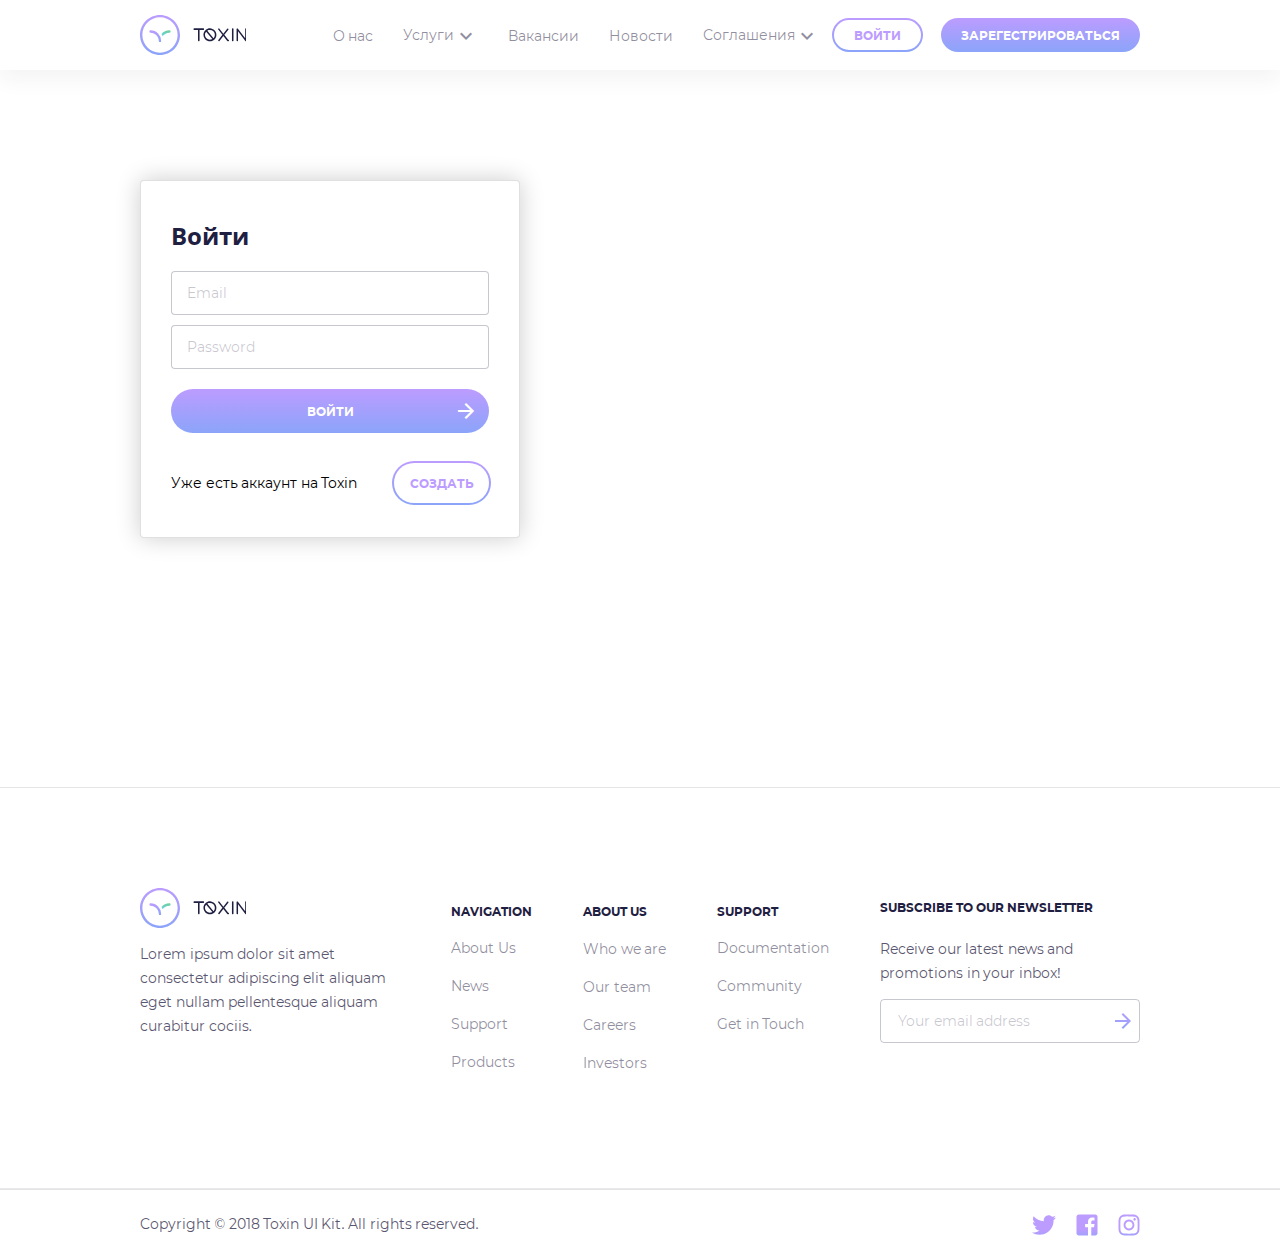
==== commit 58c270d7: "version2" ====
--- a/landing_page/index.html
+++ b/landing_page/index.html
@@ -1,6 +1,6 @@
-<!DOCTYPE html><html lang="ru"><head><meta charset="utf-8"><title>Главная страница</title><link rel="stylesheet" href="/landing-page.d3d9ccf5.css"><meta name="viewport" content="width=device-width, initial-scale=1.0, maximum-scale=1.0, user-scalable=no"><script src="/library.78d7d527.js"></script><script src="/landing-page.14984cd8.js"></script><script>$(function(){});var a="search-form-list",e="search-form-list";function t(){if(""==CalendarStartDate||""==CalendarEndDate)return $(".search-form__start-date").val(""),void $(".search-form__end-date").val("");$(".search-form__start-date").val(CalendarStartDate.getDate()+"."+CalendarStartDate.getMonth()+"."+CalendarStartDate.getFullYear()),$(".search-form__end-date").val(CalendarEndDate.getDate()+"."+CalendarEndDate.getMonth()+"."+CalendarEndDate.getFullYear())}</script><link href="https://fonts.googleapis.com/icon?family=Material+Icons" rel="stylesheet"></head><body><header><div class="landing__header-reg-content"><div class="header-content__company-icons"><div class="logo header-content__header-logo"><svg class="company_icon" width="40" height="40" fill="none" xmlns="http://www.w3.org/2000/svg"><path d="M20 27.059a1.18 1.18 0 01-1.176-1.177c0-4.53-3.706-8.235-8.235-8.235a1.18 1.18 0 01-1.177-1.177c0-.647.53-1.176 1.177-1.176a10.582 10.582 0 0110.588 10.588A1.18 1.18 0 0120 27.06z" fill="url(#paint0_linear)"/><path d="M30.588 16.47a1.18 1.18 0 01-1.176 1.177 8.21 8.21 0 00-6.765 3.559 12.044 12.044 0 00-1.176-2.294 10.49 10.49 0 017.94-3.618c.648 0 1.177.53 1.177 1.176z" fill="url(#paint1_linear)"/><path d="M20 40C8.97 40 0 31.03 0 20S8.97 0 20 0s20 8.97 20 20-8.97 20-20 20zm0-37.647C10.265 2.353 2.353 10.265 2.353 20S10.265 37.647 20 37.647 37.647 29.735 37.647 20 29.735 2.353 20 2.353z" fill="url(#paint2_linear)"/><defs><linearGradient id="paint0_linear" x1="15.294" y1="15.294" x2="15.294" y2="27.059" gradientUnits="userSpaceOnUse"><stop stop-color="#BC9CFF"/><stop offset="1" stop-color="#8BA4F9"/></linearGradient><linearGradient id="paint1_linear" x1="26.029" y1="15.294" x2="26.029" y2="21.206" gradientUnits="userSpaceOnUse"><stop stop-color="#6FCF97"/><stop offset="1" stop-color="#66D2EA"/></linearGradient><linearGradient id="paint2_linear" x1="20" y1="0" x2="20" y2="40" gradientUnits="userSpaceOnUse"><stop stop-color="#BC9CFF"/><stop offset="1" stop-color="#8BA4F9"/></linearGradient></defs></svg><svg class="company_name" width="54" height="14" fill="none" xmlns="http://www.w3.org/2000/svg"><path d="M10.335.368c.222 0 .402.076.542.228.152.14.228.32.228.542a.74.74 0 01-.228.543.705.705 0 01-.542.227H6.572v10.5a.761.761 0 01-.227.56c-.14.14-.32.21-.542.21-.21 0-.391-.07-.543-.21a.761.761 0 01-.228-.56v-10.5H1.27a.74.74 0 01-.542-.227.74.74 0 01-.228-.543C.5.916.576.736.728.596A.74.74 0 011.27.368h9.065zM16.908.368c.886 0 1.72.17 2.502.508.793.338 1.482.799 2.065 1.382a6.342 6.342 0 011.4 2.065c.338.782.508 1.616.508 2.503a6.259 6.259 0 01-.665 2.87 6.498 6.498 0 01-1.803 2.204l-.035.035c-.56.42-1.172.753-1.837.998a6.403 6.403 0 01-2.135.35c-.887 0-1.721-.17-2.503-.508a6.753 6.753 0 01-2.065-1.382 6.538 6.538 0 01-1.382-2.047 6.276 6.276 0 01-.508-2.52c0-.98.198-1.885.595-2.713.397-.84.94-1.557 1.628-2.152l.07-.07c.011 0 .029-.012.052-.035A6.333 6.333 0 0114.685.77c.7-.269 1.44-.403 2.223-.403zm0 11.375c.443 0 .863-.053 1.26-.158a5.584 5.584 0 001.155-.472L13.18 3.641a4.915 4.915 0 00-.875 1.47 4.664 4.664 0 00-.315 1.715c0 .676.128 1.312.385 1.907s.607 1.12 1.05 1.575c.455.443.98.793 1.575 1.05s1.231.385 1.908.385zm3.622-1.593c.408-.443.723-.944.945-1.504.233-.572.35-1.179.35-1.82a4.814 4.814 0 00-1.453-3.465 4.813 4.813 0 00-3.464-1.453c-.467 0-.916.064-1.348.193a4.46 4.46 0 00-1.207.525l6.177 7.524zM30.351 7.63a.763.763 0 01-.595-.28l-4.497-5.774a.714.714 0 01-.158-.543.722.722 0 01.28-.507.658.658 0 01.543-.14c.21.023.379.116.507.28l3.92 5.005L34.184.753a.709.709 0 01.49-.28.74.74 0 01.56.158.721.721 0 01.28.507.713.713 0 01-.158.543l-4.41 5.67a.73.73 0 01-.595.28zm4.918 5.635a1.572 1.572 0 01-.56-.105 3.865 3.865 0 01-.42-.227 2.376 2.376 0 01-.42-.42L30.35 7.981l-3.832 4.934a.721.721 0 01-.508.28.714.714 0 01-.543-.157.709.709 0 01-.28-.49.741.741 0 01.158-.56l4.41-5.67a.682.682 0 01.578-.28c.256 0 .46.093.612.28l4.095 5.25c.058.082.11.134.158.158l.105.052c.198 0 .361.07.49.21.14.128.215.292.227.49a.657.657 0 01-.175.543.744.744 0 01-.525.244h-.052zM39.734 13.265a.761.761 0 01-.56-.227.761.761 0 01-.227-.56V1.103c0-.21.076-.39.227-.542a.761.761 0 01.56-.228c.21 0 .391.076.543.228a.74.74 0 01.227.542v11.375a.761.761 0 01-.227.56.74.74 0 01-.543.227zM52.938 13.23a.685.685 0 01-.595-.297l-7.298-9.59v9.135a.74.74 0 01-.227.543.712.712 0 01-.525.21.75.75 0 01-.753-.753V1.121c0-.164.047-.31.14-.438a.696.696 0 01.385-.262.678.678 0 01.455-.018.79.79 0 01.385.263l7.28 9.607V1.121c0-.199.07-.374.21-.525a.74.74 0 01.543-.228c.21 0 .385.076.525.228a.721.721 0 01.227.525v11.357c0 .163-.046.31-.14.438a.8.8 0 01-.367.28 1.48 1.48 0 01-.245.034z" fill="#1F2041"/></svg>
-</div></div><div class="header-content__navigation"><div class="simple-element header-content__nav-simple"><a>О нас</a></div><div class="drop-down-element header-content__nav-drop"><a>Услуги</a><i class="material-icons expand-elemet">expand_more</i></div><div class="simple-element header-content__nav-simple"><a>Вакансии</a></div><div class="simple-element header-content__nav-simple"><a>Новости</a></div><div class="drop-down-element header-content__nav-drop"><a>Соглашения</a><i class="material-icons expand-elemet">expand_more</i></div></div><div class="header-content__header-buttons"><div class="header-content__button-light button-light"><div>ВОЙТИ</div></div><div class="header-content__button-filled button-filled"><div class="innerText">ЗАРЕГЕСТРИРОВАТЬСЯ</div><i class="material-icons additional-icon"></i></div></div></div><div class="landing__header-no-reg-content"><div class="header-no-reg-content__company-icons"><div class="logo header-no-reg-content__header-logo"><svg class="company_icon" width="40" height="40" fill="none" xmlns="http://www.w3.org/2000/svg"><path d="M20 27.059a1.18 1.18 0 01-1.176-1.177c0-4.53-3.706-8.235-8.235-8.235a1.18 1.18 0 01-1.177-1.177c0-.647.53-1.176 1.177-1.176a10.582 10.582 0 0110.588 10.588A1.18 1.18 0 0120 27.06z" fill="url(#paint0_linear)"/><path d="M30.588 16.47a1.18 1.18 0 01-1.176 1.177 8.21 8.21 0 00-6.765 3.559 12.044 12.044 0 00-1.176-2.294 10.49 10.49 0 017.94-3.618c.648 0 1.177.53 1.177 1.176z" fill="url(#paint1_linear)"/><path d="M20 40C8.97 40 0 31.03 0 20S8.97 0 20 0s20 8.97 20 20-8.97 20-20 20zm0-37.647C10.265 2.353 2.353 10.265 2.353 20S10.265 37.647 20 37.647 37.647 29.735 37.647 20 29.735 2.353 20 2.353z" fill="url(#paint2_linear)"/><defs><linearGradient id="paint0_linear" x1="15.294" y1="15.294" x2="15.294" y2="27.059" gradientUnits="userSpaceOnUse"><stop stop-color="#BC9CFF"/><stop offset="1" stop-color="#8BA4F9"/></linearGradient><linearGradient id="paint1_linear" x1="26.029" y1="15.294" x2="26.029" y2="21.206" gradientUnits="userSpaceOnUse"><stop stop-color="#6FCF97"/><stop offset="1" stop-color="#66D2EA"/></linearGradient><linearGradient id="paint2_linear" x1="20" y1="0" x2="20" y2="40" gradientUnits="userSpaceOnUse"><stop stop-color="#BC9CFF"/><stop offset="1" stop-color="#8BA4F9"/></linearGradient></defs></svg><svg class="company_name" width="54" height="14" fill="none" xmlns="http://www.w3.org/2000/svg"><path d="M10.335.368c.222 0 .402.076.542.228.152.14.228.32.228.542a.74.74 0 01-.228.543.705.705 0 01-.542.227H6.572v10.5a.761.761 0 01-.227.56c-.14.14-.32.21-.542.21-.21 0-.391-.07-.543-.21a.761.761 0 01-.228-.56v-10.5H1.27a.74.74 0 01-.542-.227.74.74 0 01-.228-.543C.5.916.576.736.728.596A.74.74 0 011.27.368h9.065zM16.908.368c.886 0 1.72.17 2.502.508.793.338 1.482.799 2.065 1.382a6.342 6.342 0 011.4 2.065c.338.782.508 1.616.508 2.503a6.259 6.259 0 01-.665 2.87 6.498 6.498 0 01-1.803 2.204l-.035.035c-.56.42-1.172.753-1.837.998a6.403 6.403 0 01-2.135.35c-.887 0-1.721-.17-2.503-.508a6.753 6.753 0 01-2.065-1.382 6.538 6.538 0 01-1.382-2.047 6.276 6.276 0 01-.508-2.52c0-.98.198-1.885.595-2.713.397-.84.94-1.557 1.628-2.152l.07-.07c.011 0 .029-.012.052-.035A6.333 6.333 0 0114.685.77c.7-.269 1.44-.403 2.223-.403zm0 11.375c.443 0 .863-.053 1.26-.158a5.584 5.584 0 001.155-.472L13.18 3.641a4.915 4.915 0 00-.875 1.47 4.664 4.664 0 00-.315 1.715c0 .676.128 1.312.385 1.907s.607 1.12 1.05 1.575c.455.443.98.793 1.575 1.05s1.231.385 1.908.385zm3.622-1.593c.408-.443.723-.944.945-1.504.233-.572.35-1.179.35-1.82a4.814 4.814 0 00-1.453-3.465 4.813 4.813 0 00-3.464-1.453c-.467 0-.916.064-1.348.193a4.46 4.46 0 00-1.207.525l6.177 7.524zM30.351 7.63a.763.763 0 01-.595-.28l-4.497-5.774a.714.714 0 01-.158-.543.722.722 0 01.28-.507.658.658 0 01.543-.14c.21.023.379.116.507.28l3.92 5.005L34.184.753a.709.709 0 01.49-.28.74.74 0 01.56.158.721.721 0 01.28.507.713.713 0 01-.158.543l-4.41 5.67a.73.73 0 01-.595.28zm4.918 5.635a1.572 1.572 0 01-.56-.105 3.865 3.865 0 01-.42-.227 2.376 2.376 0 01-.42-.42L30.35 7.981l-3.832 4.934a.721.721 0 01-.508.28.714.714 0 01-.543-.157.709.709 0 01-.28-.49.741.741 0 01.158-.56l4.41-5.67a.682.682 0 01.578-.28c.256 0 .46.093.612.28l4.095 5.25c.058.082.11.134.158.158l.105.052c.198 0 .361.07.49.21.14.128.215.292.227.49a.657.657 0 01-.175.543.744.744 0 01-.525.244h-.052zM39.734 13.265a.761.761 0 01-.56-.227.761.761 0 01-.227-.56V1.103c0-.21.076-.39.227-.542a.761.761 0 01.56-.228c.21 0 .391.076.543.228a.74.74 0 01.227.542v11.375a.761.761 0 01-.227.56.74.74 0 01-.543.227zM52.938 13.23a.685.685 0 01-.595-.297l-7.298-9.59v9.135a.74.74 0 01-.227.543.712.712 0 01-.525.21.75.75 0 01-.753-.753V1.121c0-.164.047-.31.14-.438a.696.696 0 01.385-.262.678.678 0 01.455-.018.79.79 0 01.385.263l7.28 9.607V1.121c0-.199.07-.374.21-.525a.74.74 0 01.543-.228c.21 0 .385.076.525.228a.721.721 0 01.227.525v11.357c0 .163-.046.31-.14.438a.8.8 0 01-.367.28 1.48 1.48 0 01-.245.034z" fill="#1F2041"/></svg>
-</div></div><div class="header-no-reg-content__navigation"><div class="simple-element header-no-reg-content__nav-simple"><a>Домой</a></div><div class="simple-element header-no-reg-content__nav-simple"><a>О нас</a></div><div class="drop-down-element header-no-reg-content__nav-drop"><a>Услуги</a><i class="material-icons expand-elemet">expand_more</i></div><div class="simple-element header-no-reg-content__nav-simple"><a>Вакансии</a></div><div class="simple-element header-no-reg-content__nav-simple"><a>Новости</a></div><div class="drop-down-element header-no-reg-content__nav-drop"><a>Соглашения</a><i class="material-icons expand-elemet">expand_more</i></div></div><div class="header-no-reg-content__username"><div class="username header-no-reg-content__username-line"><svg class="username__vertical-line" width="1" height="30" fill="none" xmlns="http://www.w3.org/2000/svg"><rect width="1" height="30" fill="#1F2041" fill-opacity=".1"/></svg><p class="username__name">Cosmin Negoita</p></div></div></div></header><div class="main"><script src="/search-from.675f30f4.js"></script><script src="/two_places_button.42d3b012.js"></script><script src="/one_place_button.93729bb8.js"></script><div class="landing-page__search-form"><script src="/calendar-main.7dfb6f54.js"></script><div class="search-form-calendar calendar"><div class="calendar__selector"><div id="calendar-backward-btn"><i class="material-icons calendar-arrow">arrow_back</i></div><div class="calendar__date">Август 2019</div><div id="calendar-forward-btn"><i class="material-icons calendar-arrow">arrow_forward</i></div></div><div class="calendar__main"><div class="calendar__days-name"><div>Пн</div><div>Вт</div><div>Ср</div><div>Чт</div><div>Пт</div><div>Сб</div><div>Вс</div></div><div class="calendar__days"></div></div><div class="calendar__down-buttons clear-accept-buttons"><div class="clean-button" id="calendar__clean-button">ОЧИСТИТЬ</div><div class="save-button" id="calendar__save-button">ПРИМЕНИТЬ</div></div></div><script src="/list-of-counted-people.319a0e39.js"></script><div class="search-form-list list-of-counted-items"><div class="list-of-counted-items__item"><div class="list-of-counted-items__item-description">ВЗРОСЛЫЕ</div><div class="button button_minus" id="search-form-list__minus-button">-</div><div class="item-number">0</div><div class="button button_plus" id="search-form-list__plus-button">+ </div></div><div class="list-of-counted-items__item"><div class="list-of-counted-items__item-description">ДЕТИ</div><div class="button button_minus" id="search-form-list__minus-button">-</div><div class="item-number">0</div><div class="button button_plus" id="search-form-list__plus-button">+ </div></div><div class="list-of-counted-items__item"><div class="list-of-counted-items__item-description">МЛАДЕНЦЫ</div><div class="button button_minus" id="search-form-list__minus-button">-</div><div class="item-number">0</div><div class="button button_plus" id="search-form-list__plus-button">+ </div></div><div class="list-of-counted-items__down-buttons clear-accept-buttons"><div class="clean-button" id="search-form-list__clean-button">ОЧИСТИТЬ</div><div class="save-button" id="search-form-list__save-button">ПРИМЕНИТЬ</div></div></div><div class="search-form-desctiption text-header">Найдём номера под ваши пожелания</div><form action=""><div class="search-form__date-input"><div class="date-input-place"><div class="start-date-desctiption sub-text-header">прибытие</div><div class="date-input-field" id="start-date-input-field"><input class="search-form__start-date" type="text" disabled><i class="material-icons two-places-expand-elemet" id="start-date-expand">expand_more</i></div></div><div class="date-input-place"><div class="end-date-desctiption sub-text-header">выезд</div><div class="date-input-field" id="end-date-input-field"><input class="search-form__end-date" type="text" disabled><i class="material-icons two-places-expand-elemet" id="end-date-expand">expand_more</i></div></div></div><div class="search-form-people__one-input"><div class="one-input-container"> <div class="one-input-desctiption sub-text-header">гости</div><div class="one-input-field"> <input class="one-input-text search-form__number-of-people" type="text" placeholder="Сколько гостей" disabled><i class="material-icons one-input-expand-elemet" id="one-expand__people">expand_more</i></div></div></div><div class="search-form__button-filled button-filled"><div class="innerText">ПОДОБРАТЬ НОМЕР</div><i class="material-icons additional-icon">arrow_forward</i></div></form><script>$(document).ready(function(){$(".search-form-calendar").css("display","none")});</script></div><div class="landing-page__reg-form"><div class="reg-form-desctiption text-header">Регистрация аккаунта</div><form action=""><input class="reg-form-name-input input-field" name="name" type="text" placeholder="Имя"><input class="reg-form-sur-name-input input-field" name="sur-name" type="text" placeholder="Фамилия"><div class="reg-form-gender-select-container"><div class="reg-form-male-gender"><input class="reg-form-gender-selector" id="male" type="radio" name="gender"><label for="male">Мужчина<div class="selected"></div></label></div><div class="reg-form-female-gender"><input class="reg-form-gender-selector" id="female" type="radio" name="gender"><label for="female">Женщина<div class="selected"></div></label></div></div><div class="reg-form-date-of-birth-select-container"><div class="reg-form-input-field-decription sub-text-header">дата рождения</div><input class="reg-form-date-input input-field" name="name" type="text" placeholder="ДД.ММ.ГГГГ"></div><div class="reg-form-user-info-container"><div class="reg-form-input-field-decription sub-text-header">данные для входа в сервис</div><input class="reg-form-email-input input-field" name="name" type="email" pattern=".+@+.com" placeholder="Email"><input class="reg-form-password-input input-field" name="name" type="password" placeholder="Пароль"></div><div class="reg-form-special-checkbox"><input class="reg-form-special-selector" id="special" type="checkbox" name="special"><label for="special">Получать спецпредложения<div class="selected"></div></label></div><div class="reg-form-button-filled button-filled"><div class="innerText">ПЕРЕЙТИ К ОПЛАТЕ</div><i class="material-icons additional-icon">arrow_forward</i></div></form><div class="reg-form-enter-redirect"><div class="reg-form-enter-description">Уже есть аккаунт на Toxin</div><div class="reg-form-button-light button-light"><div>ВОЙТИ</div></div></div></div><div class="landing-page__enter-form"><div class="enter-form-desctiption text-header">Войти</div><form action=""><input class="reg-form-email-input input-field" name="email" type="text" placeholder="Email"><input class="reg-form-password-input input-field" name="password" type="password" placeholder="Password"><div class="enter-form-button-filled button-filled"><div class="innerText">ВОЙТИ</div><i class="material-icons additional-icon">arrow_forward</i></div></form><div class="enter-form-enter-redirect"><div class="enter-form-reg-description">Уже есть аккаунт на Toxin</div><div class="enter-form-button-light button-light"><div>СОЗДАТЬ</div></div></div></div><div class="filler"> </div></div><footer><div class="landing-page-footer footer-main-content"><div class="footer-main-content__element-logo"><div class="logo footer-logo"><svg class="company_icon" width="40" height="40" fill="none" xmlns="http://www.w3.org/2000/svg"><path d="M20 27.059a1.18 1.18 0 01-1.176-1.177c0-4.53-3.706-8.235-8.235-8.235a1.18 1.18 0 01-1.177-1.177c0-.647.53-1.176 1.177-1.176a10.582 10.582 0 0110.588 10.588A1.18 1.18 0 0120 27.06z" fill="url(#paint0_linear)"/><path d="M30.588 16.47a1.18 1.18 0 01-1.176 1.177 8.21 8.21 0 00-6.765 3.559 12.044 12.044 0 00-1.176-2.294 10.49 10.49 0 017.94-3.618c.648 0 1.177.53 1.177 1.176z" fill="url(#paint1_linear)"/><path d="M20 40C8.97 40 0 31.03 0 20S8.97 0 20 0s20 8.97 20 20-8.97 20-20 20zm0-37.647C10.265 2.353 2.353 10.265 2.353 20S10.265 37.647 20 37.647 37.647 29.735 37.647 20 29.735 2.353 20 2.353z" fill="url(#paint2_linear)"/><defs><linearGradient id="paint0_linear" x1="15.294" y1="15.294" x2="15.294" y2="27.059" gradientUnits="userSpaceOnUse"><stop stop-color="#BC9CFF"/><stop offset="1" stop-color="#8BA4F9"/></linearGradient><linearGradient id="paint1_linear" x1="26.029" y1="15.294" x2="26.029" y2="21.206" gradientUnits="userSpaceOnUse"><stop stop-color="#6FCF97"/><stop offset="1" stop-color="#66D2EA"/></linearGradient><linearGradient id="paint2_linear" x1="20" y1="0" x2="20" y2="40" gradientUnits="userSpaceOnUse"><stop stop-color="#BC9CFF"/><stop offset="1" stop-color="#8BA4F9"/></linearGradient></defs></svg><svg class="company_name" width="54" height="14" fill="none" xmlns="http://www.w3.org/2000/svg"><path d="M10.335.368c.222 0 .402.076.542.228.152.14.228.32.228.542a.74.74 0 01-.228.543.705.705 0 01-.542.227H6.572v10.5a.761.761 0 01-.227.56c-.14.14-.32.21-.542.21-.21 0-.391-.07-.543-.21a.761.761 0 01-.228-.56v-10.5H1.27a.74.74 0 01-.542-.227.74.74 0 01-.228-.543C.5.916.576.736.728.596A.74.74 0 011.27.368h9.065zM16.908.368c.886 0 1.72.17 2.502.508.793.338 1.482.799 2.065 1.382a6.342 6.342 0 011.4 2.065c.338.782.508 1.616.508 2.503a6.259 6.259 0 01-.665 2.87 6.498 6.498 0 01-1.803 2.204l-.035.035c-.56.42-1.172.753-1.837.998a6.403 6.403 0 01-2.135.35c-.887 0-1.721-.17-2.503-.508a6.753 6.753 0 01-2.065-1.382 6.538 6.538 0 01-1.382-2.047 6.276 6.276 0 01-.508-2.52c0-.98.198-1.885.595-2.713.397-.84.94-1.557 1.628-2.152l.07-.07c.011 0 .029-.012.052-.035A6.333 6.333 0 0114.685.77c.7-.269 1.44-.403 2.223-.403zm0 11.375c.443 0 .863-.053 1.26-.158a5.584 5.584 0 001.155-.472L13.18 3.641a4.915 4.915 0 00-.875 1.47 4.664 4.664 0 00-.315 1.715c0 .676.128 1.312.385 1.907s.607 1.12 1.05 1.575c.455.443.98.793 1.575 1.05s1.231.385 1.908.385zm3.622-1.593c.408-.443.723-.944.945-1.504.233-.572.35-1.179.35-1.82a4.814 4.814 0 00-1.453-3.465 4.813 4.813 0 00-3.464-1.453c-.467 0-.916.064-1.348.193a4.46 4.46 0 00-1.207.525l6.177 7.524zM30.351 7.63a.763.763 0 01-.595-.28l-4.497-5.774a.714.714 0 01-.158-.543.722.722 0 01.28-.507.658.658 0 01.543-.14c.21.023.379.116.507.28l3.92 5.005L34.184.753a.709.709 0 01.49-.28.74.74 0 01.56.158.721.721 0 01.28.507.713.713 0 01-.158.543l-4.41 5.67a.73.73 0 01-.595.28zm4.918 5.635a1.572 1.572 0 01-.56-.105 3.865 3.865 0 01-.42-.227 2.376 2.376 0 01-.42-.42L30.35 7.981l-3.832 4.934a.721.721 0 01-.508.28.714.714 0 01-.543-.157.709.709 0 01-.28-.49.741.741 0 01.158-.56l4.41-5.67a.682.682 0 01.578-.28c.256 0 .46.093.612.28l4.095 5.25c.058.082.11.134.158.158l.105.052c.198 0 .361.07.49.21.14.128.215.292.227.49a.657.657 0 01-.175.543.744.744 0 01-.525.244h-.052zM39.734 13.265a.761.761 0 01-.56-.227.761.761 0 01-.227-.56V1.103c0-.21.076-.39.227-.542a.761.761 0 01.56-.228c.21 0 .391.076.543.228a.74.74 0 01.227.542v11.375a.761.761 0 01-.227.56.74.74 0 01-.543.227zM52.938 13.23a.685.685 0 01-.595-.297l-7.298-9.59v9.135a.74.74 0 01-.227.543.712.712 0 01-.525.21.75.75 0 01-.753-.753V1.121c0-.164.047-.31.14-.438a.696.696 0 01.385-.262.678.678 0 01.455-.018.79.79 0 01.385.263l7.28 9.607V1.121c0-.199.07-.374.21-.525a.74.74 0 01.543-.228c.21 0 .385.076.525.228a.721.721 0 01.227.525v11.357c0 .163-.046.31-.14.438a.8.8 0 01-.367.28 1.48 1.48 0 01-.245.034z" fill="#1F2041"/></svg>
+<!DOCTYPE html><html lang="ru"><head><meta charset="utf-8"><title>Главная страница</title><link rel="stylesheet" href="/landing-page.5a3a8a96.css"><meta name="viewport" content="width=device-width, initial-scale=1.0, maximum-scale=1.0, user-scalable=no"><script src="/library.78d7d527.js"></script><script src="/landing-page.f709cb4c.js"></script><script src="/clear-accept-buttons.12c01139.js"></script><script src="/button-filled.684b293a.js"></script><script src="/button-light.290bc4cc.js"></script><script>$(function(){});var a="search-form-list",e="search-form-list";function t(){if(""==CalendarStartDate||""==CalendarEndDate)return $(".search-form__start-date").val(""),void $(".search-form__end-date").val("");$(".search-form__start-date").val(CalendarStartDate.getDate()+"."+CalendarStartDate.getMonth()+"."+CalendarStartDate.getFullYear()),$(".search-form__end-date").val(CalendarEndDate.getDate()+"."+CalendarEndDate.getMonth()+"."+CalendarEndDate.getFullYear())}</script><link href="https://fonts.googleapis.com/icon?family=Material+Icons" rel="stylesheet"></head><body><header><div class="landing__header-reg-content"><div class="header-content__company-icons" onclick="window.location.href='http://localhost:1234/landing_page/index.html'"><div class="logo header-content__header-logo"><svg class="company_icon" width="40" height="40" fill="none" xmlns="http://www.w3.org/2000/svg"><path d="M20 27.059a1.18 1.18 0 01-1.176-1.177c0-4.53-3.706-8.235-8.235-8.235a1.18 1.18 0 01-1.177-1.177c0-.647.53-1.176 1.177-1.176a10.582 10.582 0 0110.588 10.588A1.18 1.18 0 0120 27.06z" fill="url(#paint0_linear)"/><path d="M30.588 16.47a1.18 1.18 0 01-1.176 1.177 8.21 8.21 0 00-6.765 3.559 12.044 12.044 0 00-1.176-2.294 10.49 10.49 0 017.94-3.618c.648 0 1.177.53 1.177 1.176z" fill="url(#paint1_linear)"/><path d="M20 40C8.97 40 0 31.03 0 20S8.97 0 20 0s20 8.97 20 20-8.97 20-20 20zm0-37.647C10.265 2.353 2.353 10.265 2.353 20S10.265 37.647 20 37.647 37.647 29.735 37.647 20 29.735 2.353 20 2.353z" fill="url(#paint2_linear)"/><defs><linearGradient id="paint0_linear" x1="15.294" y1="15.294" x2="15.294" y2="27.059" gradientUnits="userSpaceOnUse"><stop stop-color="#BC9CFF"/><stop offset="1" stop-color="#8BA4F9"/></linearGradient><linearGradient id="paint1_linear" x1="26.029" y1="15.294" x2="26.029" y2="21.206" gradientUnits="userSpaceOnUse"><stop stop-color="#6FCF97"/><stop offset="1" stop-color="#66D2EA"/></linearGradient><linearGradient id="paint2_linear" x1="20" y1="0" x2="20" y2="40" gradientUnits="userSpaceOnUse"><stop stop-color="#BC9CFF"/><stop offset="1" stop-color="#8BA4F9"/></linearGradient></defs></svg><svg class="company_name" width="54" height="14" fill="none" xmlns="http://www.w3.org/2000/svg"><path d="M10.335.368c.222 0 .402.076.542.228.152.14.228.32.228.542a.74.74 0 01-.228.543.705.705 0 01-.542.227H6.572v10.5a.761.761 0 01-.227.56c-.14.14-.32.21-.542.21-.21 0-.391-.07-.543-.21a.761.761 0 01-.228-.56v-10.5H1.27a.74.74 0 01-.542-.227.74.74 0 01-.228-.543C.5.916.576.736.728.596A.74.74 0 011.27.368h9.065zM16.908.368c.886 0 1.72.17 2.502.508.793.338 1.482.799 2.065 1.382a6.342 6.342 0 011.4 2.065c.338.782.508 1.616.508 2.503a6.259 6.259 0 01-.665 2.87 6.498 6.498 0 01-1.803 2.204l-.035.035c-.56.42-1.172.753-1.837.998a6.403 6.403 0 01-2.135.35c-.887 0-1.721-.17-2.503-.508a6.753 6.753 0 01-2.065-1.382 6.538 6.538 0 01-1.382-2.047 6.276 6.276 0 01-.508-2.52c0-.98.198-1.885.595-2.713.397-.84.94-1.557 1.628-2.152l.07-.07c.011 0 .029-.012.052-.035A6.333 6.333 0 0114.685.77c.7-.269 1.44-.403 2.223-.403zm0 11.375c.443 0 .863-.053 1.26-.158a5.584 5.584 0 001.155-.472L13.18 3.641a4.915 4.915 0 00-.875 1.47 4.664 4.664 0 00-.315 1.715c0 .676.128 1.312.385 1.907s.607 1.12 1.05 1.575c.455.443.98.793 1.575 1.05s1.231.385 1.908.385zm3.622-1.593c.408-.443.723-.944.945-1.504.233-.572.35-1.179.35-1.82a4.814 4.814 0 00-1.453-3.465 4.813 4.813 0 00-3.464-1.453c-.467 0-.916.064-1.348.193a4.46 4.46 0 00-1.207.525l6.177 7.524zM30.351 7.63a.763.763 0 01-.595-.28l-4.497-5.774a.714.714 0 01-.158-.543.722.722 0 01.28-.507.658.658 0 01.543-.14c.21.023.379.116.507.28l3.92 5.005L34.184.753a.709.709 0 01.49-.28.74.74 0 01.56.158.721.721 0 01.28.507.713.713 0 01-.158.543l-4.41 5.67a.73.73 0 01-.595.28zm4.918 5.635a1.572 1.572 0 01-.56-.105 3.865 3.865 0 01-.42-.227 2.376 2.376 0 01-.42-.42L30.35 7.981l-3.832 4.934a.721.721 0 01-.508.28.714.714 0 01-.543-.157.709.709 0 01-.28-.49.741.741 0 01.158-.56l4.41-5.67a.682.682 0 01.578-.28c.256 0 .46.093.612.28l4.095 5.25c.058.082.11.134.158.158l.105.052c.198 0 .361.07.49.21.14.128.215.292.227.49a.657.657 0 01-.175.543.744.744 0 01-.525.244h-.052zM39.734 13.265a.761.761 0 01-.56-.227.761.761 0 01-.227-.56V1.103c0-.21.076-.39.227-.542a.761.761 0 01.56-.228c.21 0 .391.076.543.228a.74.74 0 01.227.542v11.375a.761.761 0 01-.227.56.74.74 0 01-.543.227zM52.938 13.23a.685.685 0 01-.595-.297l-7.298-9.59v9.135a.74.74 0 01-.227.543.712.712 0 01-.525.21.75.75 0 01-.753-.753V1.121c0-.164.047-.31.14-.438a.696.696 0 01.385-.262.678.678 0 01.455-.018.79.79 0 01.385.263l7.28 9.607V1.121c0-.199.07-.374.21-.525a.74.74 0 01.543-.228c.21 0 .385.076.525.228a.721.721 0 01.227.525v11.357c0 .163-.046.31-.14.438a.8.8 0 01-.367.28 1.48 1.48 0 01-.245.034z" fill="#1F2041"/></svg>
+</div></div><div class="header-content__navigation"><div class="simple-element header-content__nav-simple"><a>О нас</a></div><div class="drop-down-element header-content__nav-drop"><a>Услуги</a><i class="material-icons expand-elemet">expand_more</i></div><div class="simple-element header-content__nav-simple"><a>Вакансии</a></div><div class="simple-element header-content__nav-simple"><a>Новости</a></div><div class="drop-down-element header-content__nav-drop"><a>Соглашения</a><i class="material-icons expand-elemet">expand_more</i></div></div><div class="header-content__header-buttons"><div class="header-content__button-light button-light"><div>ВОЙТИ</div></div><div class="header-content__button-filled button-filled"><div class="innerText">ЗАРЕГЕСТРИРОВАТЬСЯ</div><i class="material-icons additional-icon"></i></div></div></div><div class="landing__header-no-reg-content"><div class="header-no-reg-content__company-icons" onclick="window.location.href='http://localhost:1234/landing_page/index.html'"><div class="logo header-no-reg-content__header-logo"><svg class="company_icon" width="40" height="40" fill="none" xmlns="http://www.w3.org/2000/svg"><path d="M20 27.059a1.18 1.18 0 01-1.176-1.177c0-4.53-3.706-8.235-8.235-8.235a1.18 1.18 0 01-1.177-1.177c0-.647.53-1.176 1.177-1.176a10.582 10.582 0 0110.588 10.588A1.18 1.18 0 0120 27.06z" fill="url(#paint0_linear)"/><path d="M30.588 16.47a1.18 1.18 0 01-1.176 1.177 8.21 8.21 0 00-6.765 3.559 12.044 12.044 0 00-1.176-2.294 10.49 10.49 0 017.94-3.618c.648 0 1.177.53 1.177 1.176z" fill="url(#paint1_linear)"/><path d="M20 40C8.97 40 0 31.03 0 20S8.97 0 20 0s20 8.97 20 20-8.97 20-20 20zm0-37.647C10.265 2.353 2.353 10.265 2.353 20S10.265 37.647 20 37.647 37.647 29.735 37.647 20 29.735 2.353 20 2.353z" fill="url(#paint2_linear)"/><defs><linearGradient id="paint0_linear" x1="15.294" y1="15.294" x2="15.294" y2="27.059" gradientUnits="userSpaceOnUse"><stop stop-color="#BC9CFF"/><stop offset="1" stop-color="#8BA4F9"/></linearGradient><linearGradient id="paint1_linear" x1="26.029" y1="15.294" x2="26.029" y2="21.206" gradientUnits="userSpaceOnUse"><stop stop-color="#6FCF97"/><stop offset="1" stop-color="#66D2EA"/></linearGradient><linearGradient id="paint2_linear" x1="20" y1="0" x2="20" y2="40" gradientUnits="userSpaceOnUse"><stop stop-color="#BC9CFF"/><stop offset="1" stop-color="#8BA4F9"/></linearGradient></defs></svg><svg class="company_name" width="54" height="14" fill="none" xmlns="http://www.w3.org/2000/svg"><path d="M10.335.368c.222 0 .402.076.542.228.152.14.228.32.228.542a.74.74 0 01-.228.543.705.705 0 01-.542.227H6.572v10.5a.761.761 0 01-.227.56c-.14.14-.32.21-.542.21-.21 0-.391-.07-.543-.21a.761.761 0 01-.228-.56v-10.5H1.27a.74.74 0 01-.542-.227.74.74 0 01-.228-.543C.5.916.576.736.728.596A.74.74 0 011.27.368h9.065zM16.908.368c.886 0 1.72.17 2.502.508.793.338 1.482.799 2.065 1.382a6.342 6.342 0 011.4 2.065c.338.782.508 1.616.508 2.503a6.259 6.259 0 01-.665 2.87 6.498 6.498 0 01-1.803 2.204l-.035.035c-.56.42-1.172.753-1.837.998a6.403 6.403 0 01-2.135.35c-.887 0-1.721-.17-2.503-.508a6.753 6.753 0 01-2.065-1.382 6.538 6.538 0 01-1.382-2.047 6.276 6.276 0 01-.508-2.52c0-.98.198-1.885.595-2.713.397-.84.94-1.557 1.628-2.152l.07-.07c.011 0 .029-.012.052-.035A6.333 6.333 0 0114.685.77c.7-.269 1.44-.403 2.223-.403zm0 11.375c.443 0 .863-.053 1.26-.158a5.584 5.584 0 001.155-.472L13.18 3.641a4.915 4.915 0 00-.875 1.47 4.664 4.664 0 00-.315 1.715c0 .676.128 1.312.385 1.907s.607 1.12 1.05 1.575c.455.443.98.793 1.575 1.05s1.231.385 1.908.385zm3.622-1.593c.408-.443.723-.944.945-1.504.233-.572.35-1.179.35-1.82a4.814 4.814 0 00-1.453-3.465 4.813 4.813 0 00-3.464-1.453c-.467 0-.916.064-1.348.193a4.46 4.46 0 00-1.207.525l6.177 7.524zM30.351 7.63a.763.763 0 01-.595-.28l-4.497-5.774a.714.714 0 01-.158-.543.722.722 0 01.28-.507.658.658 0 01.543-.14c.21.023.379.116.507.28l3.92 5.005L34.184.753a.709.709 0 01.49-.28.74.74 0 01.56.158.721.721 0 01.28.507.713.713 0 01-.158.543l-4.41 5.67a.73.73 0 01-.595.28zm4.918 5.635a1.572 1.572 0 01-.56-.105 3.865 3.865 0 01-.42-.227 2.376 2.376 0 01-.42-.42L30.35 7.981l-3.832 4.934a.721.721 0 01-.508.28.714.714 0 01-.543-.157.709.709 0 01-.28-.49.741.741 0 01.158-.56l4.41-5.67a.682.682 0 01.578-.28c.256 0 .46.093.612.28l4.095 5.25c.058.082.11.134.158.158l.105.052c.198 0 .361.07.49.21.14.128.215.292.227.49a.657.657 0 01-.175.543.744.744 0 01-.525.244h-.052zM39.734 13.265a.761.761 0 01-.56-.227.761.761 0 01-.227-.56V1.103c0-.21.076-.39.227-.542a.761.761 0 01.56-.228c.21 0 .391.076.543.228a.74.74 0 01.227.542v11.375a.761.761 0 01-.227.56.74.74 0 01-.543.227zM52.938 13.23a.685.685 0 01-.595-.297l-7.298-9.59v9.135a.74.74 0 01-.227.543.712.712 0 01-.525.21.75.75 0 01-.753-.753V1.121c0-.164.047-.31.14-.438a.696.696 0 01.385-.262.678.678 0 01.455-.018.79.79 0 01.385.263l7.28 9.607V1.121c0-.199.07-.374.21-.525a.74.74 0 01.543-.228c.21 0 .385.076.525.228a.721.721 0 01.227.525v11.357c0 .163-.046.31-.14.438a.8.8 0 01-.367.28 1.48 1.48 0 01-.245.034z" fill="#1F2041"/></svg>
+</div></div><div class="header-no-reg-content__navigation"><div class="simple-element header-no-reg-content__nav-simple"><a>Домой</a></div><div class="simple-element header-no-reg-content__nav-simple"><a>О нас</a></div><div class="drop-down-element header-no-reg-content__nav-drop"><a>Услуги</a><i class="material-icons expand-elemet">expand_more</i></div><div class="simple-element header-no-reg-content__nav-simple"><a>Вакансии</a></div><div class="simple-element header-no-reg-content__nav-simple"><a>Новости</a></div><div class="drop-down-element header-no-reg-content__nav-drop"><a>Соглашения</a><i class="material-icons expand-elemet">expand_more</i></div></div><div class="header-no-reg-content__username"><div class="username header-no-reg-content__username-line"><svg class="username__vertical-line" width="1" height="30" fill="none" xmlns="http://www.w3.org/2000/svg"><rect width="1" height="30" fill="#1F2041" fill-opacity=".1"/></svg><p class="username__name">Cosmin Negoita</p></div></div></div></header><div class="main"><script src="/search-from.4276b36e.js"></script><script src="/two_places_button.42d3b012.js"></script><script src="/one_place_button.93729bb8.js"></script><div class="landing-page__search-form"><script src="/calendar-main.c51518ee.js"></script><div class="search-form-calendar calendar"><div class="calendar__selector"><div id="calendar-backward-btn"><i class="material-icons calendar-arrow">arrow_back</i></div><div class="calendar__date">Август 2019</div><div id="calendar-forward-btn"><i class="material-icons calendar-arrow">arrow_forward</i></div></div><div class="calendar__main"><div class="calendar__days-name"><div>Пн</div><div>Вт</div><div>Ср</div><div>Чт</div><div>Пт</div><div>Сб</div><div>Вс</div></div><div class="calendar__days"></div></div><div class="calendar__down-buttons clear-accept-buttons"><div class="clean-button" id="calendar__clean-button">ОЧИСТИТЬ</div><div class="save-button" id="calendar__save-button">ПРИМЕНИТЬ</div></div></div><script src="/list-of-counted-people.319a0e39.js"></script><div class="search-form-list list-of-counted-items"><div class="list-of-counted-items__item"><div class="list-of-counted-items__item-description">ВЗРОСЛЫЕ</div><div class="button button_minus" id="search-form-list__minus-button">-</div><div class="item-number">0</div><div class="button button_plus" id="search-form-list__plus-button">+ </div></div><div class="list-of-counted-items__item"><div class="list-of-counted-items__item-description">ДЕТИ</div><div class="button button_minus" id="search-form-list__minus-button">-</div><div class="item-number">0</div><div class="button button_plus" id="search-form-list__plus-button">+ </div></div><div class="list-of-counted-items__item"><div class="list-of-counted-items__item-description">МЛАДЕНЦЫ</div><div class="button button_minus" id="search-form-list__minus-button">-</div><div class="item-number">0</div><div class="button button_plus" id="search-form-list__plus-button">+ </div></div><div class="list-of-counted-items__down-buttons clear-accept-buttons"><div class="clean-button" id="search-form-list__clean-button">ОЧИСТИТЬ</div><div class="save-button" id="search-form-list__save-button">ПРИМЕНИТЬ</div></div></div><div class="search-form-desctiption text-header">Найдём номера под ваши пожелания</div><form action="http://localhost:1234/search_room_page/index.html"><div class="search-form__date-input"><div class="date-input-place"><div class="start-date-desctiption sub-text-header">прибытие</div><div class="date-input-field" id="start-date-input-field"><input class="search-form__start-date" type="text" disabled><i class="material-icons two-places-expand-elemet" id="start-date-expand">expand_more</i></div></div><div class="date-input-place"><div class="end-date-desctiption sub-text-header">выезд</div><div class="date-input-field" id="end-date-input-field"><input class="search-form__end-date" type="text" disabled><i class="material-icons two-places-expand-elemet" id="end-date-expand">expand_more</i></div></div></div><div class="search-form-people__one-input"><div class="one-input-container"> <div class="one-input-desctiption sub-text-header">гости</div><div class="one-input-field"> <input class="one-input-text search-form__number-of-people" type="text" placeholder="Сколько гостей" disabled><i class="material-icons one-input-expand-elemet" id="one-expand__people">expand_more</i></div></div></div><div class="search-form__button-filled button-filled"><div class="innerText">ПОДОБРАТЬ НОМЕР</div><i class="material-icons additional-icon">arrow_forward</i></div></form><script>$(document).ready(function(){$(".search-form-calendar").css("display","none")});</script></div><div class="landing-page__reg-form"><div class="reg-form-desctiption text-header">Регистрация аккаунта</div><form action=""><input class="reg-form-name-input input-field" name="name" type="text" placeholder="Имя"><input class="reg-form-sur-name-input input-field" name="sur-name" type="text" placeholder="Фамилия"><div class="reg-form-gender-select-container"><div class="reg-form-male-gender"><input class="reg-form-gender-selector" id="male" type="radio" name="gender"><label for="male">Мужчина<div class="selected"></div></label></div><div class="reg-form-female-gender"><input class="reg-form-gender-selector" id="female" type="radio" name="gender"><label for="female">Женщина<div class="selected"></div></label></div></div><div class="reg-form-date-of-birth-select-container"><div class="reg-form-input-field-decription sub-text-header">дата рождения</div><input class="reg-form-date-input input-field" name="name" type="text" placeholder="ДД.ММ.ГГГГ"></div><div class="reg-form-user-info-container"><div class="reg-form-input-field-decription sub-text-header">данные для входа в сервис</div><input class="reg-form-email-input input-field" name="name" type="email" pattern=".+@+.com" placeholder="Email"><input class="reg-form-password-input input-field" name="name" type="password" placeholder="Пароль"></div><div class="reg-form-special-checkbox"><input class="reg-form-special-selector" id="special" type="checkbox" name="special"><label for="special">Получать спецпредложения<div class="selected"></div></label></div><div class="reg-form-button-filled button-filled"><div class="innerText">ПЕРЕЙТИ К ОПЛАТЕ</div><i class="material-icons additional-icon">arrow_forward</i></div></form><div class="reg-form-enter-redirect"><div class="reg-form-enter-description">Уже есть аккаунт на Toxin</div><div class="reg-form-button-light button-light"><div>ВОЙТИ</div></div></div></div><div class="landing-page__enter-form"><div class="enter-form-desctiption text-header">Войти</div><form action=""><input class="reg-form-email-input input-field" name="email" type="text" placeholder="Email"><input class="reg-form-password-input input-field" name="password" type="password" placeholder="Password"><div class="enter-form-button-filled button-filled"><div class="innerText">ВОЙТИ</div><i class="material-icons additional-icon">arrow_forward</i></div></form><div class="enter-form-enter-redirect"><div class="enter-form-reg-description">Уже есть аккаунт на Toxin</div><div class="enter-form-button-light button-light"><div>СОЗДАТЬ</div></div></div></div><div class="filler"> </div></div><footer><div class="landing-page-footer footer-main-content"><div class="footer-main-content__element-logo"><div class="logo footer-logo"><svg class="company_icon" width="40" height="40" fill="none" xmlns="http://www.w3.org/2000/svg"><path d="M20 27.059a1.18 1.18 0 01-1.176-1.177c0-4.53-3.706-8.235-8.235-8.235a1.18 1.18 0 01-1.177-1.177c0-.647.53-1.176 1.177-1.176a10.582 10.582 0 0110.588 10.588A1.18 1.18 0 0120 27.06z" fill="url(#paint0_linear)"/><path d="M30.588 16.47a1.18 1.18 0 01-1.176 1.177 8.21 8.21 0 00-6.765 3.559 12.044 12.044 0 00-1.176-2.294 10.49 10.49 0 017.94-3.618c.648 0 1.177.53 1.177 1.176z" fill="url(#paint1_linear)"/><path d="M20 40C8.97 40 0 31.03 0 20S8.97 0 20 0s20 8.97 20 20-8.97 20-20 20zm0-37.647C10.265 2.353 2.353 10.265 2.353 20S10.265 37.647 20 37.647 37.647 29.735 37.647 20 29.735 2.353 20 2.353z" fill="url(#paint2_linear)"/><defs><linearGradient id="paint0_linear" x1="15.294" y1="15.294" x2="15.294" y2="27.059" gradientUnits="userSpaceOnUse"><stop stop-color="#BC9CFF"/><stop offset="1" stop-color="#8BA4F9"/></linearGradient><linearGradient id="paint1_linear" x1="26.029" y1="15.294" x2="26.029" y2="21.206" gradientUnits="userSpaceOnUse"><stop stop-color="#6FCF97"/><stop offset="1" stop-color="#66D2EA"/></linearGradient><linearGradient id="paint2_linear" x1="20" y1="0" x2="20" y2="40" gradientUnits="userSpaceOnUse"><stop stop-color="#BC9CFF"/><stop offset="1" stop-color="#8BA4F9"/></linearGradient></defs></svg><svg class="company_name" width="54" height="14" fill="none" xmlns="http://www.w3.org/2000/svg"><path d="M10.335.368c.222 0 .402.076.542.228.152.14.228.32.228.542a.74.74 0 01-.228.543.705.705 0 01-.542.227H6.572v10.5a.761.761 0 01-.227.56c-.14.14-.32.21-.542.21-.21 0-.391-.07-.543-.21a.761.761 0 01-.228-.56v-10.5H1.27a.74.74 0 01-.542-.227.74.74 0 01-.228-.543C.5.916.576.736.728.596A.74.74 0 011.27.368h9.065zM16.908.368c.886 0 1.72.17 2.502.508.793.338 1.482.799 2.065 1.382a6.342 6.342 0 011.4 2.065c.338.782.508 1.616.508 2.503a6.259 6.259 0 01-.665 2.87 6.498 6.498 0 01-1.803 2.204l-.035.035c-.56.42-1.172.753-1.837.998a6.403 6.403 0 01-2.135.35c-.887 0-1.721-.17-2.503-.508a6.753 6.753 0 01-2.065-1.382 6.538 6.538 0 01-1.382-2.047 6.276 6.276 0 01-.508-2.52c0-.98.198-1.885.595-2.713.397-.84.94-1.557 1.628-2.152l.07-.07c.011 0 .029-.012.052-.035A6.333 6.333 0 0114.685.77c.7-.269 1.44-.403 2.223-.403zm0 11.375c.443 0 .863-.053 1.26-.158a5.584 5.584 0 001.155-.472L13.18 3.641a4.915 4.915 0 00-.875 1.47 4.664 4.664 0 00-.315 1.715c0 .676.128 1.312.385 1.907s.607 1.12 1.05 1.575c.455.443.98.793 1.575 1.05s1.231.385 1.908.385zm3.622-1.593c.408-.443.723-.944.945-1.504.233-.572.35-1.179.35-1.82a4.814 4.814 0 00-1.453-3.465 4.813 4.813 0 00-3.464-1.453c-.467 0-.916.064-1.348.193a4.46 4.46 0 00-1.207.525l6.177 7.524zM30.351 7.63a.763.763 0 01-.595-.28l-4.497-5.774a.714.714 0 01-.158-.543.722.722 0 01.28-.507.658.658 0 01.543-.14c.21.023.379.116.507.28l3.92 5.005L34.184.753a.709.709 0 01.49-.28.74.74 0 01.56.158.721.721 0 01.28.507.713.713 0 01-.158.543l-4.41 5.67a.73.73 0 01-.595.28zm4.918 5.635a1.572 1.572 0 01-.56-.105 3.865 3.865 0 01-.42-.227 2.376 2.376 0 01-.42-.42L30.35 7.981l-3.832 4.934a.721.721 0 01-.508.28.714.714 0 01-.543-.157.709.709 0 01-.28-.49.741.741 0 01.158-.56l4.41-5.67a.682.682 0 01.578-.28c.256 0 .46.093.612.28l4.095 5.25c.058.082.11.134.158.158l.105.052c.198 0 .361.07.49.21.14.128.215.292.227.49a.657.657 0 01-.175.543.744.744 0 01-.525.244h-.052zM39.734 13.265a.761.761 0 01-.56-.227.761.761 0 01-.227-.56V1.103c0-.21.076-.39.227-.542a.761.761 0 01.56-.228c.21 0 .391.076.543.228a.74.74 0 01.227.542v11.375a.761.761 0 01-.227.56.74.74 0 01-.543.227zM52.938 13.23a.685.685 0 01-.595-.297l-7.298-9.59v9.135a.74.74 0 01-.227.543.712.712 0 01-.525.21.75.75 0 01-.753-.753V1.121c0-.164.047-.31.14-.438a.696.696 0 01.385-.262.678.678 0 01.455-.018.79.79 0 01.385.263l7.28 9.607V1.121c0-.199.07-.374.21-.525a.74.74 0 01.543-.228c.21 0 .385.076.525.228a.721.721 0 01.227.525v11.357c0 .163-.046.31-.14.438a.8.8 0 01-.367.28 1.48 1.48 0 01-.245.034z" fill="#1F2041"/></svg>
 </div><p class="footer-main-content__text">Lorem ipsum dolor sit amet consectetur adipiscing elit aliquam eget nullam pellentesque aliquam curabitur cociis.</p></div><div class="item-list"><ul><li>navigation</li><li>About Us</li><li>News</li><li>Support</li><li>Products</li></ul></div><div class="item-list"><ul><li>About us</li><li>Who we are</li><li>Our team</li><li>Careers</li><li>Investors</li></ul></div><div class="item-list"><ul><li>Support</li><li>Documentation</li><li>Community</li><li>Get in Touch</li></ul></div><div class="footer-main-content__element-subscribe"><p class="footer-main-content__subscribe-header">Subscribe to our newsletter</p><p class="footer-main-content__subscribe-description">Receive our latest news and promotions in your inbox!</p><form action=""><div class="email-submit-field"><input id="email-input" name="email" type="text" placeholder="Your email address"><i class="material-icons email-submit-arrow">arrow_forward</i></div></form></div></div><div class="landing-page-footer-underline footer-underline-content"><div class="footer-underline-content__copyright">Copyright © 2018 Toxin UI Kit. All rights reserved.</div><div class="footer-underline-content__icons"><div class="social_networks footer-underline"><svg class="twitter-svg" width="24" height="20" fill="none" xmlns="http://www.w3.org/2000/svg"><path d="M21.516 5.125c.03.125.047.328.047.61 0 2.25-.547 4.421-1.641 6.515-1.125 2.219-2.703 3.984-4.735 5.297-2.218 1.469-4.765 2.203-7.64 2.203-2.75 0-5.266-.734-7.547-2.203.344.031.734.047 1.172.047 2.281 0 4.328-.703 6.14-2.11-1.093 0-2.062-.312-2.906-.937a5.085 5.085 0 01-1.687-2.438c.312.032.61.047.89.047.438 0 .875-.047 1.313-.14-1.125-.25-2.063-.829-2.813-1.735C1.36 9.375.984 8.344.984 7.187v-.093a4.634 4.634 0 002.204.656 5.46 5.46 0 01-1.594-1.781 4.683 4.683 0 01-.61-2.344c0-.875.235-1.703.704-2.484A13.646 13.646 0 006.14 4.797a13.794 13.794 0 005.671 1.5 6.832 6.832 0 01-.093-1.125c0-.875.219-1.688.656-2.438A4.77 4.77 0 0114.156.906 4.754 4.754 0 0116.594.25c.718 0 1.375.14 1.968.422a5.473 5.473 0 011.641 1.125 10.015 10.015 0 003.14-1.172c-.374 1.156-1.093 2.063-2.155 2.719.937-.125 1.875-.39 2.812-.797-.688 1-1.516 1.86-2.484 2.578z" fill="url(#paint0_linear)"/><defs><linearGradient id="paint0_linear" x1="12" y1="-2" x2="12" y2="22" gradientUnits="userSpaceOnUse"><stop stop-color="#BC9CFF"/><stop offset="1" stop-color="#8BA4F9"/></linearGradient></defs></svg>
 <svg class="facebook-svg" width="22" height="22" fill="none" xmlns="http://www.w3.org/2000/svg"><path d="M21.5 2.75v16.5a2.17 2.17 0 01-.656 1.594 2.17 2.17 0 01-1.594.656h-3.984v-8.297h2.812l.422-3.187h-3.234V8c0-.5.093-.875.28-1.125.25-.281.673-.422 1.267-.422H18.5V3.641c-.656-.094-1.469-.141-2.438-.141-1.25 0-2.25.375-3 1.125-.718.719-1.078 1.734-1.078 3.047v2.344H9.125v3.187h2.86V21.5H2.75a2.17 2.17 0 01-1.594-.656A2.17 2.17 0 01.5 19.25V2.75c0-.625.219-1.156.656-1.594A2.17 2.17 0 012.75.5h16.5a2.17 2.17 0 011.594.656c.437.438.656.969.656 1.594z" fill="url(#paint0_linear)"/><defs><linearGradient id="paint0_linear" x1="11" y1="-1" x2="11" y2="23" gradientUnits="userSpaceOnUse"><stop stop-color="#BC9CFF"/><stop offset="1" stop-color="#8BA4F9"/></linearGradient></defs></svg>
 <svg class="instagram-svg" width="22" height="22" fill="none" xmlns="http://www.w3.org/2000/svg"><path d="M11 5.61c-.969 0-1.875.25-2.719.75a5.406 5.406 0 00-1.969 1.968A5.252 5.252 0 005.61 11c0 .969.235 1.875.704 2.719a5.93 5.93 0 001.968 1.969A5.51 5.51 0 0011 16.39c.969 0 1.86-.235 2.672-.703.844-.5 1.5-1.157 1.969-1.97.5-.843.75-1.75.75-2.718a5 5 0 00-.75-2.672 4.972 4.972 0 00-1.97-1.969A5 5 0 0011 5.61zm0 8.906a3.386 3.386 0 01-2.484-1.032A3.386 3.386 0 017.484 11c0-.969.344-1.797 1.032-2.484A3.386 3.386 0 0111 7.484c.969 0 1.797.344 2.484 1.032A3.386 3.386 0 0114.516 11c0 .969-.344 1.797-1.032 2.484A3.386 3.386 0 0111 14.516zm6.89-9.141c-.03.344-.171.64-.421.89-.219.25-.5.376-.844.376s-.64-.125-.89-.375a1.217 1.217 0 01-.376-.891c0-.344.125-.64.375-.89s.547-.376.891-.376.64.125.89.375.376.547.376.891zm3.563 1.266c-.062-.907-.203-1.688-.422-2.344A5.13 5.13 0 0019.72 2.28 5.13 5.13 0 0017.703.97C17.047.75 16.266.625 15.36.594 14.484.53 13.031.5 11 .5S7.5.531 6.594.594c-.875.031-1.64.156-2.297.375A5.537 5.537 0 002.234 2.28 5.392 5.392 0 00.97 4.297C.75 4.953.609 5.734.547 6.64.516 7.516.5 8.969.5 11s.016 3.5.047 4.406c.062.875.203 1.64.422 2.297a5.841 5.841 0 001.265 2.063 5.318 5.318 0 002.063 1.218c.656.25 1.422.391 2.297.422.906.063 2.375.094 4.406.094 2.031 0 3.484-.031 4.36-.094.906-.031 1.687-.156 2.343-.375a5.392 5.392 0 002.016-1.265 5.536 5.536 0 001.312-2.063c.219-.656.344-1.422.375-2.297.063-.906.094-2.375.094-4.406 0-2.031-.016-3.484-.047-4.36zm-2.25 10.546c-.375.938-1.047 1.61-2.015 2.016-.5.188-1.344.313-2.532.375-.656.031-1.625.047-2.906.047h-1.5c-1.25 0-2.219-.016-2.906-.047-1.157-.062-2-.187-2.532-.375-.937-.375-1.609-1.047-2.015-2.015-.188-.532-.313-1.375-.375-2.532a68.365 68.365 0 01-.047-2.906v-1.5c0-1.25.016-2.219.047-2.906.062-1.188.187-2.032.375-2.532.375-.968 1.047-1.64 2.015-2.015.532-.188 1.375-.313 2.532-.375a68.37 68.37 0 012.906-.047h1.5c1.25 0 2.219.016 2.906.047 1.188.062 2.031.187 2.531.375.97.375 1.641 1.047 2.016 2.015.188.5.313 1.344.375 2.532.031.656.047 1.625.047 2.906v1.5c0 1.25-.016 2.219-.047 2.906-.062 1.156-.187 2-.375 2.531z" fill="url(#paint0_linear)"/><defs><linearGradient id="paint0_linear" x1="11" y1="-1" x2="11" y2="23" gradientUnits="userSpaceOnUse"><stop stop-color="#BC9CFF"/><stop offset="1" stop-color="#8BA4F9"/></linearGradient></defs></svg>
--- a/landing-page.5a3a8a96.css
+++ b/landing-page.5a3a8a96.css
@@ -0,0 +1,2 @@
+@font-face{font-family:Material Icons;font-style:normal;font-weight:400;src:url(/MaterialIcons-Regular.b2dfdb43.eot);src:local("Material Icons"),local("MaterialIcons-Regular"),url(/MaterialIcons-Regular.042e3246.woff2) format("woff2"),url(/MaterialIcons-Regular.cc4a9352.woff) format("woff"),url(/MaterialIcons-Regular.7f257eac.ttf) format("truetype")}.material-icons{font-family:Material Icons!important;font-weight:400;font-style:normal;font-size:24px;display:inline-block;line-height:1;text-transform:none;letter-spacing:normal;word-wrap:normal;white-space:nowrap;direction:ltr;-webkit-font-smoothing:antialiased;text-rendering:optimizeLegibility;-moz-osx-font-smoothing:grayscale;font-feature-settings:"liga"}@font-face{font-family:Montserrat;src:url(/montserrat-100-normal.8ff4eb5e.woff2) format("woff2"),url(/montserrat-100-normal.52c11760.woff) format("woff"),url(/montserrat-100-normal.fac45d83.ttf) format("truetype");font-weight:100;font-style:normal}@font-face{font-family:Montserrat;src:url(/montserrat-300-normal.fcc4f7a4.woff2) format("woff2"),url(/montserrat-300-normal.93cdeb3b.woff) format("woff"),url(/montserrat-300-normal.be23e3b7.ttf) format("truetype");font-weight:300;font-style:normal}@font-face{font-family:Montserrat;src:url(/montserrat-400-normal.eedddcf0.woff2) format("woff2"),url(/montserrat-400-normal.a0a6b838.woff) format("woff"),url(/montserrat-400-normal.046771cd.ttf) format("truetype");font-weight:400;font-style:normal}@font-face{font-family:Montserrat;src:url(/montserrat-700-normal.406518ac.woff2) format("woff2"),url(/montserrat-700-normal.21601076.woff) format("woff"),url(/montserrat-700-normal.1be0f426.ttf) format("truetype");font-weight:700;font-style:normal}@font-face{font-family:Montserrat;src:url(/montserrat-900-normal.96ab2bc6.woff2) format("woff2"),url(/montserrat-900-normal.f533f685.woff) format("woff"),url(/montserrat-900-normal.6018a241.ttf) format("truetype");font-weight:900;font-style:normal}@font-face{font-family:Open Sans;src:local("Open Sans Light"),local("OpenSans-Light"),url(/opensanslight.6abb1b5d.woff2) format("woff2"),url(/opensanslight.5a83d96c.woff) format("woff"),url(/opensanslight.135ed729.ttf) format("truetype");font-weight:300;font-style:normal}@font-face{font-family:Open Sans;src:local("Open Sans Light Italic"),local("OpenSansLight-Italic"),url(/opensanslightitalic.c3ba1cad.woff2) format("woff2"),url(/opensanslightitalic.e852a406.woff) format("woff"),url(/opensanslightitalic.9838d959.ttf) format("truetype");font-weight:300;font-style:italic}@font-face{font-family:Open Sans;src:local("Open Sans"),local("OpenSans"),url(/opensans.ddc21401.woff2) format("woff2"),url(/opensans.a588baad.woff) format("woff"),url(/opensans.ae66afb0.ttf) format("truetype");font-weight:400;font-style:normal}@font-face{font-family:Open Sans;src:local("Open Sans Italic"),local("OpenSans-Italic"),url(/opensansitalic.fffe1184.woff2) format("woff2"),url(/opensansitalic.6c7bcc84.woff) format("woff"),url(/opensansitalic.118f8d60.ttf) format("truetype");font-weight:400;font-style:italic}@font-face{font-family:Open Sans;src:local("Open Sans Semibold"),local("OpenSans-Semibold"),url(/opensanssemibold.67cd3d9f.woff2) format("woff2"),url(/opensanssemibold.3603a716.woff) format("woff"),url(/opensanssemibold.e4cc54d7.ttf) format("truetype");font-weight:600;font-style:normal}@font-face{font-family:Open Sans;src:local("Open Sans Semibold Italic"),local("OpenSans-SemiboldItalic"),url(/opensanssemibolditalic.8ddbe79c.woff2) format("woff2"),url(/opensanssemibolditalic.6ac87259.woff) format("woff"),url(/opensanssemibolditalic.5c3068f1.ttf) format("truetype");font-weight:600;font-style:italic}@font-face{font-family:Open Sans;src:local("Open Sans Bold"),local("OpenSans-Bold"),url(/opensansbold.27508f14.woff2) format("woff2"),url(/opensansbold.020f45fb.woff) format("woff"),url(/opensansbold.0b38bf5a.ttf) format("truetype");font-weight:700;font-style:normal}@font-face{font-family:Open Sans;src:local("Open Sans Bold Italic"),local("OpenSans-BoldItalic"),url(/opensansbolditalic.c563019c.woff2) format("woff2"),url(/opensansbolditalic.b7994470.woff) format("woff"),url(/opensansbolditalic.c29f1193.ttf) format("truetype");font-weight:700;font-style:italic}@font-face{font-family:Open Sans;src:local("Open Sans Extrabold"),local("OpenSans-Extrabold"),url(/opensansextrabold.f691049a.woff2) format("woff2"),url(/opensansextrabold.441b96fe.woff) format("woff"),url(/opensansextrabold.4a76111b.ttf) format("truetype");font-weight:800;font-style:normal}@font-face{font-family:Open Sans;src:local("Open Sans Extrabold Italic"),local("OpenSans-ExtraboldItalic"),url(/opensansextrabolditalic.75dce496.woff2) format("woff2"),url(/opensansextrabolditalic.156a555d.woff) format("woff"),url(/opensansextrabolditalic.69ac757a.ttf) format("truetype");font-weight:800;font-style:italic}.button-light{cursor:pointer;display:flex;justify-content:center;position:relative;height:30px;border-radius:20px;background-clip:padding-box;background:#fff;color:#bc9cff;padding:0 20px}.button-light div{-webkit-user-select:none;margin:auto 0;align-items:center}.button-light:after{position:absolute;top:-2px;bottom:-2px;left:-2px;right:-2px;background:linear-gradient(180deg,#bc9cff,#8ba4f9);content:"";z-index:-1;border-radius:22px}.button-light-clicked:after{opacity:.5}[class$=__header-reg-content]{background:#fff;box-shadow:0 10px 20px rgba(31,32,65,.05);width:100%;min-height:70px;display:flex;flex-direction:row;align-items:center;flex-wrap:wrap}[class$=__header-reg-content] *{font-family:Montserrat}[class$=__header-reg-content] .header-content__company-icons{cursor:pointer;margin-left:140px;margin-right:auto}[class$=__header-reg-content] .header-content__navigation{display:flex;flex-direction:row;align-content:center}[class$=__header-reg-content] .header-content__navigation>*{margin:0 15px}[class$=__header-reg-content] .header-content__header-buttons{z-index:0;margin-right:140px;display:flex;align-items:center;flex-wrap:wrap;align-content:center}[class$=__header-reg-content] .header-content__header-buttons .header-content__button-light{font-style:normal;font-weight:700;font-size:12px;line-height:15px}[class$=__header-reg-content] .header-content__header-buttons .header-content__button-filled{z-index:10;font-style:normal;font-weight:700;font-size:12px;line-height:15px;margin-left:20px}@media (max-width:1250px){[class$=__header-reg-content]{flex-direction:column;justify-content:space-between;align-content:center}[class$=__header-reg-content]>*{margin:10px 0!important}}@media (max-width:500px){[class$=__header-reg-content]{flex-direction:column;justify-content:space-between;align-content:center}[class$=__header-reg-content]>*{flex-direction:column!important;align-items:center!important;margin:10px 0!important}[class$=__header-reg-content] .header-content__navigation>*{margin:10px 0!important}[class$=__header-reg-content] .header-content__header-buttons>*{margin:5px 0!important}}.drop-down-element{height:18px;display:flex;align-items:flex-start}.drop-down-element a{font-style:normal;font-weight:400;font-size:14px;color:rgba(31,32,65,.5)}.drop-down-element .expand-elemet{line-height:20px;color:rgba(31,32,65,.5)}.simple-element{height:18px}.simple-element a{font-style:normal;font-weight:400;font-size:14px;color:rgba(31,32,65,.5)}.username{display:flex;align-items:center}.username .username__vertical-line{display:inline-block;margin-right:30px}.username .username__name{display:inline-block;font-style:normal;font-weight:400;font-size:14px;color:rgba(31,32,65,.5)}body{margin:0}[class$=__header-no-reg-content]{box-shadow:0 10px 20px rgba(31,32,65,.05);width:100%;min-height:70px;display:flex;flex-direction:row;align-items:center;flex-wrap:wrap}[class$=__header-no-reg-content] *{font-family:Montserrat}[class$=__header-no-reg-content] .header-no-reg-content__company-icons{cursor:pointer;margin-left:140px;margin-right:auto}[class$=__header-no-reg-content] .header-no-reg-content__navigation{display:flex;flex-direction:row;align-content:center}[class$=__header-no-reg-content] .header-no-reg-content__navigation>*{margin:0 15px}[class$=__header-no-reg-content] .header-no-reg-content__username{margin-left:30px;margin-right:140px}@media (max-width:1130px){[class$=__header-no-reg-content]{flex-direction:column;justify-content:space-between;align-content:center}[class$=__header-no-reg-content]>*{margin:10px 0!important}}@media (max-width:500px){[class$=__header-no-reg-content]{flex-direction:column;justify-content:space-between;align-content:center}[class$=__header-no-reg-content]>*{flex-direction:column!important;align-items:center!important;margin:10px 0!important}[class$=__header-no-reg-content] .header-no-reg-content__navigation>*{margin:10px 0!important}}.logo{display:flex;align-items:center}.logo .company_icon{width:40px;margin-right:12.5px}.logo .company_name{width:53.19px}.item-list ul{padding-inline-start:0;list-style:none}.item-list ul>li{color:rgba(31,32,65,.5);font-style:normal;font-weight:400;font-size:14px;margin-top:20px}.item-list ul :first-child{font-style:normal;font-weight:700;font-size:12px;color:#1f2041;margin-top:0;text-transform:uppercase}.footer-main-content{border-top:1px solid #e5e5e5;padding-top:100px;background:#fff;box-shadow:0 1px 0 rgba(31,32,65,.1);display:flex;flex-direction:row;align-items:flex-start;justify-content:space-between;padding-bottom:100px}.footer-main-content *{font-family:Montserrat}.footer-main-content .footer-main-content__element-logo{margin-left:140px;width:260px}.footer-main-content .footer-main-content__element-logo .footer-main-content__text{font-style:normal;font-weight:400;font-size:14px;line-height:24px;color:rgba(31,32,65,.75)}.footer-main-content .footer-main-content__element-subscribe{margin-right:140px;width:260px}.footer-main-content .footer-main-content__element-subscribe .footer-main-content__subscribe-header{text-transform:uppercase;font-style:normal;font-weight:700;font-size:12px;color:#1f2041;margin-bottom:21px}.footer-main-content .footer-main-content__element-subscribe .footer-main-content__subscribe-description{font-style:normal;font-weight:400;font-size:14px;line-height:24px;color:rgba(31,32,65,.75)}.footer-main-content .footer-main-content__element-subscribe .email-submit-field{display:flex;flex-direction:row;align-items:center;border:1px solid rgba(31,32,65,.25);box-sizing:border-box;border-radius:4px;width:260px;height:44px}.footer-main-content .footer-main-content__element-subscribe .email-submit-field .material-icons.email-submit-arrow{width:44px;text-align:center;background:linear-gradient(180deg,#bc9cff,#8ba4f9);-webkit-background-clip:text;-webkit-text-fill-color:transparent;display:initial}.footer-main-content .footer-main-content__element-subscribe .email-submit-field #email-input{border:none;font-style:normal;font-weight:400;font-size:14px;line-height:24px;color:rgba(31,32,65,.25);margin-left:15px;margin-right:auto}.footer-main-content .footer-main-content__element-subscribe .email-submit-field #email-input::-webkit-input-placeholder{color:rgba(31,32,65,.25)}.footer-main-content .footer-main-content__element-subscribe .email-submit-field .image-select-label__cancel{background:none;border:none;width:44px;height:44px}@media (max-width:1130px){.footer-main-content__element-logo{margin-left:3%!important}.footer-main-content__element-subscribe{margin-right:3%!important}}@media (max-width:880px){.footer-main-content{flex-direction:column!important;align-items:center}.footer-main-content .item-list{width:260px}.footer-main-content__element-logo{margin-left:0!important}.footer-main-content__element-subscribe{margin-right:0!important}}.social_networks{display:flex;flex-direction:row;align-items:center}.social_networks .facebook-svg,.social_networks .twitter-svg{margin-right:20px}.footer-underline-content{border-top:1px solid #e5e5e5;width:100%;height:70px;display:flex;align-items:center;background:#fff}.footer-underline-content .footer-underline-content__copyright{margin-left:140px;margin-right:auto;font-family:Montserrat;font-style:normal;font-weight:400;font-size:14px;line-height:17px;color:rgba(31,32,65,.75)}.footer-underline-content .footer-underline-content__icons{margin-right:140px}@media (max-width:760px){.footer-underline-content{flex-direction:column!important;align-items:center;height:90px}.footer-underline-content__copyright{margin-left:0!important;margin-right:0!important;margin-top:10px;margin-bottom:10px}.footer-underline-content__icons{margin-right:0!important}}.list-of-counted-items{display:flex;flex-direction:column;height:159px;border:1px solid rgba(31,32,65,.5);box-shadow:0 10px 20px rgba(31,32,65,.05);background:#fff}.list-of-counted-items .list-of-counted-items__down-buttons{margin-top:19px}.list-of-counted-items .list-of-counted-items__down-buttons :first-child{margin-left:15px}.list-of-counted-items .list-of-counted-items__down-buttons :last-child{margin-right:7px}.list-of-counted-items .clear-accept-buttons{display:flex;flex-direction:row;justify-content:space-between;align-content:center}.list-of-counted-items .clear-accept-buttons .clean-button{cursor:pointer;-webkit-user-select:none;font-style:normal;font-weight:700;font-size:12px;line-height:15px;color:rgba(31,32,65,.5)}.list-of-counted-items .clear-accept-buttons .save-button{cursor:pointer;-webkit-user-select:none;font-style:normal;font-weight:700;font-size:12px;line-height:15px;color:#bc9cff}.list-of-counted-items .clear-accept-clicked{opacity:.5}.list-of-counted-items .list-of-counted-items__item{margin-top:7px;height:30px;display:flex;flex-direction:row;align-items:center}.list-of-counted-items .list-of-counted-items__item .list-of-counted-items__item-description{margin-right:auto;font-style:normal;font-weight:700;font-size:12px;line-height:15px;color:#1f2041;margin-left:15px}.list-of-counted-items .list-of-counted-items__item .button{-webkit-user-select:none;display:flex;justify-content:center;width:30px;height:30px;border:1px solid rgba(31,32,65,.25);box-sizing:border-box;border-radius:22px;color:rgba(31,32,65,.5)}.list-of-counted-items .list-of-counted-items__item .item-number{width:20px;text-align:center}.list-of-counted-items .list-of-counted-items__item .pushed-up{background:hsla(0,0%,70.2%,.479)}.list-of-counted-items .list-of-counted-items__item .button_minus{line-height:25px;margin-right:10px}.list-of-counted-items .list-of-counted-items__item .button_plus{line-height:30px;margin-left:10px;margin-right:7px}.button-filled{cursor:pointer;display:flex;position:relative;justify-content:center;border-radius:22px;background:linear-gradient(180deg,#bc9cff,#8ba4f9);height:34px;color:#fff;padding:0 20px}.button-filled div{-webkit-user-select:none;font-style:normal;font-weight:700;font-size:12px;margin:auto 0;align-items:center}.button-filled i{position:absolute;text-align:center;width:44px;height:44px;line-height:44px}.button-filled-clicked,.clicked-btn{opacity:.5}.calendar{background:#fff;border:1px solid rgba(31,32,65,.25);box-sizing:border-box;box-shadow:0 10px 20px rgba(31,32,65,.05);border-radius:4px;padding-left:20px;padding-right:20px}.calendar .calendar__selector{display:flex;align-items:center;justify-content:space-between;margin-top:20px;margin-bottom:30px}.calendar .calendar__selector .calendar__date{font-style:normal;font-weight:700;font-size:19px;line-height:24px}.calendar .calendar__selector .material-icons.calendar-arrow{cursor:pointer;width:44px;text-align:center;background:linear-gradient(180deg,#bc9cff,#8ba4f9);-webkit-background-clip:text;-webkit-user-select:none;-webkit-text-fill-color:transparent;display:initial}.calendar .calendar__main .calendar__days-name{font-family:Montserrat;display:flex;flex-direction:row;justify-content:space-around}.calendar .calendar__main .calendar__days-name *{height:40px;line-height:40px;font-style:normal;font-weight:700;font-size:12px;color:#bc9cff}.calendar .calendar__main .calendar__days{display:flex;flex-direction:row;flex-wrap:wrap}.calendar .calendar__main .calendar__days .day{cursor:pointer;-webkit-user-select:none;text-align:center;font-style:normal;font-weight:400;font-size:12px;width:14.2%}.calendar .calendar__main .calendar__days .pushed-up{background:linear-gradient(180deg,#6fcf97,#66d2ea);border-radius:22px;color:#fff!important}.calendar .calendar__main .calendar__days .pushed-down{background:linear-gradient(180deg,rgba(111,207,151,.445),rgba(102,210,234,.466));border-radius:22px;color:#fff!important}.calendar .calendar__main .calendar__days .mouse-on{background:hsla(0,0%,56.9%,.11);border-radius:22px}.calendar .calendar__main .calendar__days .other-month-day{color:rgba(31,32,65,.25)}.calendar .calendar__main .calendar__days .curr-month-day{color:rgba(31,32,65,.5)}.calendar .calendar__main .calendar__days .selected-day,.calendar .calendar__main .calendar__days .selected-day-in-period{z-index:10;font-weight:700;border-radius:22px;color:#fff!important;background:linear-gradient(180deg,#bc9cff,#8ba4f9)!important}.calendar .calendar__main .calendar__days .selected-day-in-period{position:relative}.calendar .calendar__main .calendar__days .selected-day-in-period.start:before{right:0}.calendar .calendar__main .calendar__days .selected-day-in-period.end:before,.calendar .calendar__main .calendar__days .selected-day-in-period.start:before{width:20px;height:inherit;content:"";z-index:-1;position:absolute;border-radius:0;background:linear-gradient(180deg,rgba(188,156,255,.25),rgba(139,164,249,.25) 80%)}.calendar .calendar__main .calendar__days .selected-day-in-period.end:before{left:0}.calendar .calendar__main .calendar__days .day-in-period{background:linear-gradient(180deg,rgba(188,156,255,.25),rgba(139,164,249,.25) 80%)}.calendar .clear-accept-buttons{display:flex;flex-direction:row;justify-content:space-between;align-content:center}.calendar .clear-accept-buttons .clean-button{color:rgba(31,32,65,.5)}.calendar .clear-accept-buttons .clean-button,.calendar .clear-accept-buttons .save-button{cursor:pointer;-webkit-user-select:none;font-style:normal;font-weight:700;font-size:12px;line-height:15px}.calendar .clear-accept-buttons .save-button{color:#bc9cff}.calendar .clear-accept-clicked{opacity:.5}.calendar .calendar__down-buttons{margin-top:20px;margin-bottom:20px}[class$=__date-input]{display:flex;flex-direction:row;align-items:flex-start;width:100%;margin-top:30px}[class$=__date-input] :first-child{margin-right:auto}[class$=__date-input] .date-input-place{width:47.2%}[class$=__date-input] .date-input-place input{background:none;border:none;box-sizing:border-box;padding-left:15px}[class$=__date-input] .date-input-place .date-input-field{display:flex;flex-direction:row;align-content:center;background:#fff;border:1px solid rgba(31,32,65,.25);box-sizing:border-box;border-radius:4px}[class$=__date-input] .date-input-place .date-input-field :first-child{width:70%;padding-top:12px;padding-bottom:12px}[class$=__date-input] .date-input-place .date-input-field .two-places-expand-elemet{cursor:pointer;text-align:center;line-height:42px;width:28%;color:rgba(31,32,65,.5)}[class$=__date-input] .date-input-place .end-date{width:150px;padding-top:12px;padding-bottom:12px}[class$=__one-input]{margin-top:24px;width:100%}[class$=__one-input] .one-input-field{border:1px solid rgba(31,32,65,.25);border-radius:4px;display:flex;align-content:center}[class$=__one-input] .one-input-field .one-input-text{margin-right:auto;background:none;border:none;box-sizing:border-box;padding-left:13px;text-overflow:ellipsis;width:87%}[class$=__one-input] .one-input-field .one-input-expand-elemet{-webkit-user-select:none;cursor:pointer;text-align:center;line-height:42px;width:16.5%;color:rgba(31,32,65,.5)}[class$=__search-form]{align-self:center;display:flex;flex-direction:column;align-items:center;width:380px;height:374px;background:#fff;border:1px solid rgba(0,0,0,.12);box-sizing:border-box;box-shadow:0 0 25px rgba(0,0,0,.2);border-radius:4px;padding-left:30px;padding-right:30px}[class$=__search-form] .search-form__button-filled{width:100%;height:44px;padding:0;margin-top:31px;margin-bottom:30px}[class$=__search-form] .search-form__button-filled .additional-icon{left:86%}[class$=__search-form] .search-form-desctiption{margin-top:40px}[class$=__search-form] form{width:100%}[class$=__search-form] input{font-family:Montserrat;font-style:normal;font-weight:400;font-size:14px;line-height:18px;color:rgba(31,32,65,.75);height:42px;background:none;border:1px solid rgba(31,32,65,.25);box-sizing:border-box;border-radius:4px;padding-left:15px}[class$=__search-form] .search-form__date-input{display:flex;flex-direction:row;align-items:flex-start;width:100%;margin-bottom:20px}[class$=__search-form] .search-form__date-input :first-child{margin-right:auto}[class$=__search-form] .search-form__date-input .search-form__date-input-place{width:47.2%}[class$=__search-form] .search-form__date-input .search-form__date-input-place input{background:none;border:none;box-sizing:border-box;padding-left:15px}[class$=__search-form] .search-form__date-input .search-form__date-input-place .search-form__date-input-field{display:flex;flex-direction:row;align-content:center;background:#fff;border:1px solid rgba(31,32,65,.25);box-sizing:border-box;border-radius:4px}[class$=__search-form] .search-form__date-input .search-form__date-input-place .search-form__date-input-field .search-form__end-date,[class$=__search-form] .search-form__date-input .search-form__date-input-place .search-form__date-input-field .search-form__start-date{width:106px;padding-top:12px;padding-bottom:12px}[class$=__search-form] .search-form__date-input .search-form__date-input-place .search-form__date-input-field .calendar-expand-elemet{cursor:pointer;text-align:center;line-height:42px;width:44px;color:rgba(31,32,65,.5)}[class$=__search-form] .search-form__date-input .search-form__date-input-place .search-form__end-date-desctiption,[class$=__search-form] .search-form__date-input .search-form__date-input-place .search-form__start-date-desctiption{font-family:Montserrat;font-style:normal;font-weight:700;font-size:12px;line-height:9px;margin-bottom:7px;text-transform:uppercase;color:#1f2041}[class$=__search-form] .search-form__date-input .search-form__date-input-place .search-form__end-date{width:150px;padding-top:12px;padding-bottom:12px}[class$=__search-form] .search-form__people-input .search-form__number-of-people-desctiption{font-family:Montserrat;width:320px;font-style:normal;font-weight:700;font-size:12px;line-height:15px;text-transform:uppercase;color:#1f2041}[class$=__search-form] .search-form__people-input .search-form__number-of-people-input-field{border:1px solid rgba(31,32,65,.25);width:318px;border-radius:4px;display:flex;align-content:center}[class$=__search-form] .search-form__people-input .search-form__number-of-people-input-field .search-form__number-of-people{margin-right:auto;background:none;border:none;box-sizing:border-box;padding-left:13px;text-overflow:ellipsis;width:280px}[class$=__search-form] .search-form__people-input .search-form__number-of-people-input-field .people-expand-elemet{-webkit-user-select:none;cursor:pointer;text-align:center;line-height:42px;width:44px;color:rgba(31,32,65,.5)}[class$=__search-form] .search-form-calendar{left:30px;right:30px;display:none;position:absolute;z-index:1000;top:200px}[class$=__search-form] .search-form-list{left:30px;right:30px;display:none;position:absolute;top:270px;z-index:100}.calender-main{margin-top:50px;margin-bottom:50px}@media (max-width:380px){.search-form{width:330px;height:364px}}[class$=__reg-form]{width:380px;padding-left:30px;padding-right:30px;height:646px;background:#fff;border:1px solid rgba(0,0,0,.12);box-sizing:border-box;box-shadow:0 0 25px rgba(0,0,0,.2);border-radius:4px}[class$=__reg-form] .reg-form-desctiption{margin-top:40px;margin-bottom:20px}[class$=__reg-form] .input-field{padding-left:15px;padding-top:13px;padding-bottom:13px;margin-bottom:10px;font-style:normal;font-weight:400;font-size:14px;line-height:16px;color:rgba(31,32,65,.25);box-sizing:border-box;width:100%;height:44px;border:1px solid rgba(31,32,65,.25);border-radius:4px}[class$=__reg-form] .input-field::-webkit-input-placeholder{font-style:normal;font-weight:400;font-size:14px;line-height:16px;color:rgba(31,32,65,.25)}[class$=__reg-form] .reg-form-sur-name-input{margin-bottom:11px}[class$=__reg-form] .reg-form-gender-select-container{display:flex;flex-direction:row;margin-bottom:25px}[class$=__reg-form] .reg-form-gender-select-container label{-webkit-user-select:none;margin-left:30px;position:relative;cursor:pointer;font-style:normal;font-weight:400;line-height:20px;font-size:14px;color:rgba(31,32,65,.5)}[class$=__reg-form] .reg-form-gender-select-container label:before{content:"";display:inline-block;width:20px;height:20px;margin-right:10px;position:absolute;left:-30px;bottom:1px;background:#fff;border:1px solid rgba(31,32,65,.25);box-sizing:border-box;border-radius:10px}[class$=__reg-form] .reg-form-gender-select-container label .selected{display:none;content:" ";position:absolute;width:12px;height:12px;left:-26px;top:3px;background:linear-gradient(180deg,#bc9cff,#8ba4f9);border-radius:10px}[class$=__reg-form] .reg-form-gender-select-container input[type=radio]:checked+label:before{border:1px solid #bc9cff}[class$=__reg-form] .reg-form-gender-select-container input[type=radio]:checked+label{color:rgba(31,32,65,.75)}[class$=__reg-form] .reg-form-gender-select-container input[type=radio]:checked+label .selected{display:block}[class$=__reg-form] .reg-form-gender-select-container input[type=radio]{display:none}[class$=__reg-form] .reg-form-gender-select-container .reg-form-male-gender{display:flex;flex-direction:row;margin-right:20px}[class$=__reg-form] .reg-form-gender-select-container .reg-form-female-gender{display:flex;flex-direction:row}[class$=__reg-form] .reg-form-user-info-container{margin-top:23px}[class$=__reg-form] .reg-form-date-of-birth-select-container .reg-form-date-input{margin-bottom:0}[class$=__reg-form] .reg-form-special-checkbox{display:flex;align-content:center}[class$=__reg-form] .reg-form-special-checkbox label{-webkit-user-select:none;margin-left:50px;position:relative;cursor:pointer;font-style:normal;font-weight:400;line-height:20px;font-size:14px;color:rgba(31,32,65,.5)}[class$=__reg-form] .reg-form-special-checkbox label:before{content:"";display:inline-block;width:40px;height:20px;margin-right:10px;position:absolute;left:-50px;bottom:1px;background:#fff;border:1px solid rgba(31,32,65,.25);box-sizing:border-box;border-radius:10px}[class$=__reg-form] .reg-form-special-checkbox label .selected{display:block;content:" ";position:absolute;width:12px;height:12px;left:-46px;top:3px;background:rgba(31,32,65,.25);border-radius:10px}[class$=__reg-form] .reg-form-special-checkbox input[type=checkbox]:checked+label:before{border:1px solid #bc9cff}[class$=__reg-form] .reg-form-special-checkbox input[type=checkbox]:checked+label{color:rgba(31,32,65,.75)}[class$=__reg-form] .reg-form-special-checkbox input[type=checkbox]:checked+label .selected{left:-26px;background:linear-gradient(180deg,#bc9cff,#8ba4f9)}[class$=__reg-form] .reg-form-special-checkbox input[type=checkbox]{display:none}[class$=__reg-form] .reg-form-button-filled{width:100%;height:44px;padding:0;margin-top:24px;margin-bottom:30px}[class$=__reg-form] .reg-form-button-filled .additional-icon{left:86%}[class$=__reg-form] .reg-form-enter-redirect{display:flex;flex-direction:row;align-items:center}[class$=__reg-form] .reg-form-enter-redirect .reg-form-enter-description{font-style:normal;font-weight:400;font-size:14px;line-height:18px;color:#000;margin-right:auto}[class$=__reg-form] .reg-form-enter-redirect .reg-form-button-light{box-sizing:border-box;width:95px;height:40px;font-style:normal;font-weight:700;font-size:12px;line-height:15px}[class$=__enter-form]{width:380px;padding-left:30px;padding-right:30px;height:358px;background:#fff;border:1px solid rgba(0,0,0,.12);box-sizing:border-box;box-shadow:0 0 25px rgba(0,0,0,.2);border-radius:4px}[class$=__enter-form] .input-field{padding-left:15px;padding-top:13px;padding-bottom:13px;margin-bottom:10px;font-style:normal;font-weight:400;font-size:14px;line-height:16px;color:rgba(31,32,65,.25);box-sizing:border-box;width:100%;height:44px;border:1px solid rgba(31,32,65,.25);border-radius:4px}[class$=__enter-form] .input-field::-webkit-input-placeholder{font-style:normal;font-weight:400;font-size:14px;line-height:16px;color:rgba(31,32,65,.25)}[class$=__enter-form] .enter-form-desctiption{margin-top:40px;margin-bottom:20px}[class$=__enter-form] .reg-form-password-input{margin-bottom:20px}[class$=__enter-form] .enter-form-button-filled{width:100%;height:44px;padding:0;margin-bottom:30px}[class$=__enter-form] .enter-form-button-filled .additional-icon{left:86%}[class$=__enter-form] .enter-form-enter-redirect{display:flex;flex-direction:row;align-items:center}[class$=__enter-form] .enter-form-enter-redirect .enter-form-reg-description{font-style:normal;font-weight:400;font-size:14px;line-height:18px;color:#000;margin-right:auto}[class$=__enter-form] .enter-form-enter-redirect .enter-form-button-light{box-sizing:border-box;width:95px;height:40px;font-style:normal;font-weight:700;font-size:12px;line-height:15px}.text-header{font-family:Open Sans;width:100%;font-size:24px;line-height:30px}.sub-text-header,.text-header{font-style:normal;font-weight:700;color:#1f2041}.sub-text-header{font-size:12px;line-height:9px;text-transform:uppercase;margin-bottom:8px}header .landing__header-no-reg-content{display:none}.main .landing-page__reg-form,.main .landing-page__search-form{display:none;position:absolute;top:20%;left:140px}.main .landing-page__reg-form{z-index:0}.main .landing-page__enter-form{position:absolute;top:20%;left:140px;z-index:0}.landing-page-footer-underline{margin-top:1px}*{font-family:Montserrat}.main-image{width:100%;top:0;position:fixed;z-index:-1000}.filler{background-image:url(/FoneImage.05b6b797.svg);background-size:cover;width:100%;padding-bottom:56%}@media (max-width:1250px){.filler{padding-bottom:85%}.main-image{width:200%}.landing-page__enter-form,.landing-page__reg-form,.landing-page__search-form{top:30%!important}}@media (max-width:880px){.filler{padding-bottom:150%}.main-image{margin-top:100px;width:200%}.landing-page__enter-form,.landing-page__reg-form,.landing-page__search-form{top:0;bottom:0;left:0!important;right:0;margin-left:auto;margin-right:auto}}@media (max-width:580px){.landing-page__enter-form,.landing-page__reg-form,.landing-page__search-form{top:200px!important}}@media (max-width:500px){.filler{padding-bottom:180%}.main-image{margin-top:100px;width:400%}.landing-page__enter-form,.landing-page__reg-form,.landing-page__search-form{top:450px!important}}@media (max-width:400px){div.filler{padding-bottom:250%}.search-form__button-filled .additional-icon{left:84%!important}div.landing-page__enter-form,div.landing-page__reg-form,div.landing-page__search-form{width:100%}}@media (max-width:346px){.main div.landing-page__search-form{height:400px}.main div.landing-page__reg-form{height:680px}.main div.landing-page__reg-form .reg-form-special-checkbox label{font-size:13px}}
+/*# sourceMappingURL=/landing-page.5a3a8a96.css.map */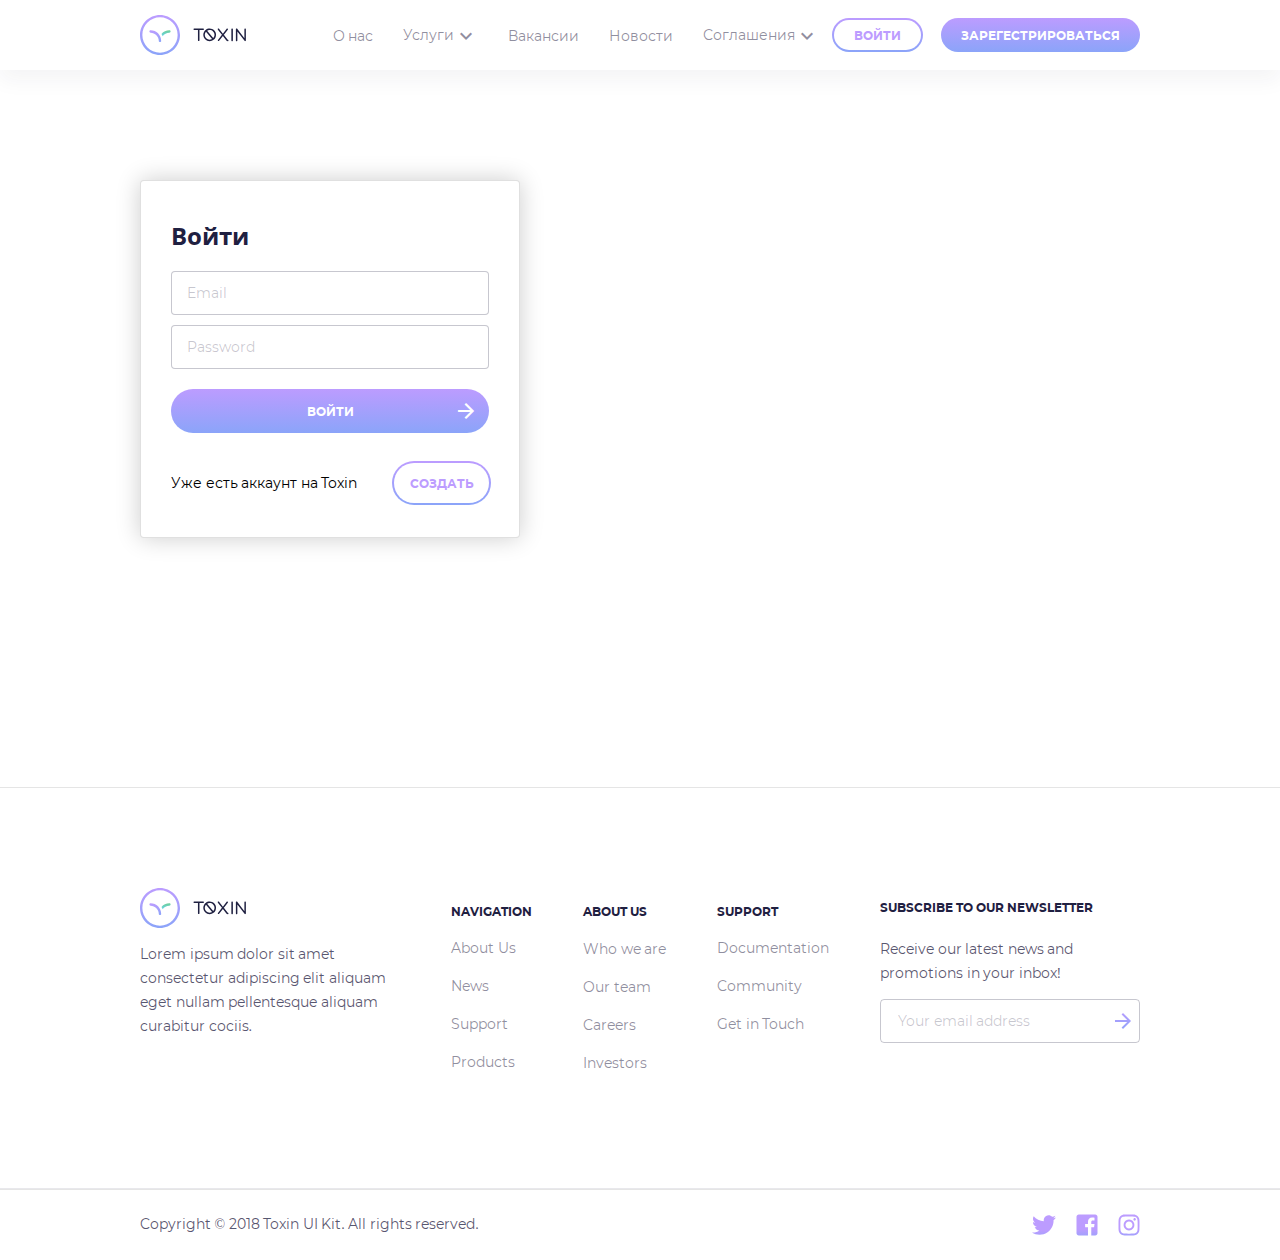
==== commit 986bcd86: "version6" ====
--- a/landing_page/index.html
+++ b/landing_page/index.html
@@ -1,7 +1,123 @@
-<!DOCTYPE html><html lang="ru"><head><meta charset="utf-8"><title>Главная страница</title><link rel="stylesheet" href="/landing-page.5a3a8a96.css"><meta name="viewport" content="width=device-width, initial-scale=1.0, maximum-scale=1.0, user-scalable=no"><script src="/library.78d7d527.js"></script><script src="/landing-page.f709cb4c.js"></script><script src="/clear-accept-buttons.12c01139.js"></script><script src="/button-filled.684b293a.js"></script><script src="/button-light.290bc4cc.js"></script><script>$(function(){});var a="search-form-list",e="search-form-list";function t(){if(""==CalendarStartDate||""==CalendarEndDate)return $(".search-form__start-date").val(""),void $(".search-form__end-date").val("");$(".search-form__start-date").val(CalendarStartDate.getDate()+"."+CalendarStartDate.getMonth()+"."+CalendarStartDate.getFullYear()),$(".search-form__end-date").val(CalendarEndDate.getDate()+"."+CalendarEndDate.getMonth()+"."+CalendarEndDate.getFullYear())}</script><link href="https://fonts.googleapis.com/icon?family=Material+Icons" rel="stylesheet"></head><body><header><div class="landing__header-reg-content"><div class="header-content__company-icons" onclick="window.location.href='http://localhost:1234/landing_page/index.html'"><div class="logo header-content__header-logo"><svg class="company_icon" width="40" height="40" fill="none" xmlns="http://www.w3.org/2000/svg"><path d="M20 27.059a1.18 1.18 0 01-1.176-1.177c0-4.53-3.706-8.235-8.235-8.235a1.18 1.18 0 01-1.177-1.177c0-.647.53-1.176 1.177-1.176a10.582 10.582 0 0110.588 10.588A1.18 1.18 0 0120 27.06z" fill="url(#paint0_linear)"/><path d="M30.588 16.47a1.18 1.18 0 01-1.176 1.177 8.21 8.21 0 00-6.765 3.559 12.044 12.044 0 00-1.176-2.294 10.49 10.49 0 017.94-3.618c.648 0 1.177.53 1.177 1.176z" fill="url(#paint1_linear)"/><path d="M20 40C8.97 40 0 31.03 0 20S8.97 0 20 0s20 8.97 20 20-8.97 20-20 20zm0-37.647C10.265 2.353 2.353 10.265 2.353 20S10.265 37.647 20 37.647 37.647 29.735 37.647 20 29.735 2.353 20 2.353z" fill="url(#paint2_linear)"/><defs><linearGradient id="paint0_linear" x1="15.294" y1="15.294" x2="15.294" y2="27.059" gradientUnits="userSpaceOnUse"><stop stop-color="#BC9CFF"/><stop offset="1" stop-color="#8BA4F9"/></linearGradient><linearGradient id="paint1_linear" x1="26.029" y1="15.294" x2="26.029" y2="21.206" gradientUnits="userSpaceOnUse"><stop stop-color="#6FCF97"/><stop offset="1" stop-color="#66D2EA"/></linearGradient><linearGradient id="paint2_linear" x1="20" y1="0" x2="20" y2="40" gradientUnits="userSpaceOnUse"><stop stop-color="#BC9CFF"/><stop offset="1" stop-color="#8BA4F9"/></linearGradient></defs></svg><svg class="company_name" width="54" height="14" fill="none" xmlns="http://www.w3.org/2000/svg"><path d="M10.335.368c.222 0 .402.076.542.228.152.14.228.32.228.542a.74.74 0 01-.228.543.705.705 0 01-.542.227H6.572v10.5a.761.761 0 01-.227.56c-.14.14-.32.21-.542.21-.21 0-.391-.07-.543-.21a.761.761 0 01-.228-.56v-10.5H1.27a.74.74 0 01-.542-.227.74.74 0 01-.228-.543C.5.916.576.736.728.596A.74.74 0 011.27.368h9.065zM16.908.368c.886 0 1.72.17 2.502.508.793.338 1.482.799 2.065 1.382a6.342 6.342 0 011.4 2.065c.338.782.508 1.616.508 2.503a6.259 6.259 0 01-.665 2.87 6.498 6.498 0 01-1.803 2.204l-.035.035c-.56.42-1.172.753-1.837.998a6.403 6.403 0 01-2.135.35c-.887 0-1.721-.17-2.503-.508a6.753 6.753 0 01-2.065-1.382 6.538 6.538 0 01-1.382-2.047 6.276 6.276 0 01-.508-2.52c0-.98.198-1.885.595-2.713.397-.84.94-1.557 1.628-2.152l.07-.07c.011 0 .029-.012.052-.035A6.333 6.333 0 0114.685.77c.7-.269 1.44-.403 2.223-.403zm0 11.375c.443 0 .863-.053 1.26-.158a5.584 5.584 0 001.155-.472L13.18 3.641a4.915 4.915 0 00-.875 1.47 4.664 4.664 0 00-.315 1.715c0 .676.128 1.312.385 1.907s.607 1.12 1.05 1.575c.455.443.98.793 1.575 1.05s1.231.385 1.908.385zm3.622-1.593c.408-.443.723-.944.945-1.504.233-.572.35-1.179.35-1.82a4.814 4.814 0 00-1.453-3.465 4.813 4.813 0 00-3.464-1.453c-.467 0-.916.064-1.348.193a4.46 4.46 0 00-1.207.525l6.177 7.524zM30.351 7.63a.763.763 0 01-.595-.28l-4.497-5.774a.714.714 0 01-.158-.543.722.722 0 01.28-.507.658.658 0 01.543-.14c.21.023.379.116.507.28l3.92 5.005L34.184.753a.709.709 0 01.49-.28.74.74 0 01.56.158.721.721 0 01.28.507.713.713 0 01-.158.543l-4.41 5.67a.73.73 0 01-.595.28zm4.918 5.635a1.572 1.572 0 01-.56-.105 3.865 3.865 0 01-.42-.227 2.376 2.376 0 01-.42-.42L30.35 7.981l-3.832 4.934a.721.721 0 01-.508.28.714.714 0 01-.543-.157.709.709 0 01-.28-.49.741.741 0 01.158-.56l4.41-5.67a.682.682 0 01.578-.28c.256 0 .46.093.612.28l4.095 5.25c.058.082.11.134.158.158l.105.052c.198 0 .361.07.49.21.14.128.215.292.227.49a.657.657 0 01-.175.543.744.744 0 01-.525.244h-.052zM39.734 13.265a.761.761 0 01-.56-.227.761.761 0 01-.227-.56V1.103c0-.21.076-.39.227-.542a.761.761 0 01.56-.228c.21 0 .391.076.543.228a.74.74 0 01.227.542v11.375a.761.761 0 01-.227.56.74.74 0 01-.543.227zM52.938 13.23a.685.685 0 01-.595-.297l-7.298-9.59v9.135a.74.74 0 01-.227.543.712.712 0 01-.525.21.75.75 0 01-.753-.753V1.121c0-.164.047-.31.14-.438a.696.696 0 01.385-.262.678.678 0 01.455-.018.79.79 0 01.385.263l7.28 9.607V1.121c0-.199.07-.374.21-.525a.74.74 0 01.543-.228c.21 0 .385.076.525.228a.721.721 0 01.227.525v11.357c0 .163-.046.31-.14.438a.8.8 0 01-.367.28 1.48 1.48 0 01-.245.034z" fill="#1F2041"/></svg>
-</div></div><div class="header-content__navigation"><div class="simple-element header-content__nav-simple"><a>О нас</a></div><div class="drop-down-element header-content__nav-drop"><a>Услуги</a><i class="material-icons expand-elemet">expand_more</i></div><div class="simple-element header-content__nav-simple"><a>Вакансии</a></div><div class="simple-element header-content__nav-simple"><a>Новости</a></div><div class="drop-down-element header-content__nav-drop"><a>Соглашения</a><i class="material-icons expand-elemet">expand_more</i></div></div><div class="header-content__header-buttons"><div class="header-content__button-light button-light"><div>ВОЙТИ</div></div><div class="header-content__button-filled button-filled"><div class="innerText">ЗАРЕГЕСТРИРОВАТЬСЯ</div><i class="material-icons additional-icon"></i></div></div></div><div class="landing__header-no-reg-content"><div class="header-no-reg-content__company-icons" onclick="window.location.href='http://localhost:1234/landing_page/index.html'"><div class="logo header-no-reg-content__header-logo"><svg class="company_icon" width="40" height="40" fill="none" xmlns="http://www.w3.org/2000/svg"><path d="M20 27.059a1.18 1.18 0 01-1.176-1.177c0-4.53-3.706-8.235-8.235-8.235a1.18 1.18 0 01-1.177-1.177c0-.647.53-1.176 1.177-1.176a10.582 10.582 0 0110.588 10.588A1.18 1.18 0 0120 27.06z" fill="url(#paint0_linear)"/><path d="M30.588 16.47a1.18 1.18 0 01-1.176 1.177 8.21 8.21 0 00-6.765 3.559 12.044 12.044 0 00-1.176-2.294 10.49 10.49 0 017.94-3.618c.648 0 1.177.53 1.177 1.176z" fill="url(#paint1_linear)"/><path d="M20 40C8.97 40 0 31.03 0 20S8.97 0 20 0s20 8.97 20 20-8.97 20-20 20zm0-37.647C10.265 2.353 2.353 10.265 2.353 20S10.265 37.647 20 37.647 37.647 29.735 37.647 20 29.735 2.353 20 2.353z" fill="url(#paint2_linear)"/><defs><linearGradient id="paint0_linear" x1="15.294" y1="15.294" x2="15.294" y2="27.059" gradientUnits="userSpaceOnUse"><stop stop-color="#BC9CFF"/><stop offset="1" stop-color="#8BA4F9"/></linearGradient><linearGradient id="paint1_linear" x1="26.029" y1="15.294" x2="26.029" y2="21.206" gradientUnits="userSpaceOnUse"><stop stop-color="#6FCF97"/><stop offset="1" stop-color="#66D2EA"/></linearGradient><linearGradient id="paint2_linear" x1="20" y1="0" x2="20" y2="40" gradientUnits="userSpaceOnUse"><stop stop-color="#BC9CFF"/><stop offset="1" stop-color="#8BA4F9"/></linearGradient></defs></svg><svg class="company_name" width="54" height="14" fill="none" xmlns="http://www.w3.org/2000/svg"><path d="M10.335.368c.222 0 .402.076.542.228.152.14.228.32.228.542a.74.74 0 01-.228.543.705.705 0 01-.542.227H6.572v10.5a.761.761 0 01-.227.56c-.14.14-.32.21-.542.21-.21 0-.391-.07-.543-.21a.761.761 0 01-.228-.56v-10.5H1.27a.74.74 0 01-.542-.227.74.74 0 01-.228-.543C.5.916.576.736.728.596A.74.74 0 011.27.368h9.065zM16.908.368c.886 0 1.72.17 2.502.508.793.338 1.482.799 2.065 1.382a6.342 6.342 0 011.4 2.065c.338.782.508 1.616.508 2.503a6.259 6.259 0 01-.665 2.87 6.498 6.498 0 01-1.803 2.204l-.035.035c-.56.42-1.172.753-1.837.998a6.403 6.403 0 01-2.135.35c-.887 0-1.721-.17-2.503-.508a6.753 6.753 0 01-2.065-1.382 6.538 6.538 0 01-1.382-2.047 6.276 6.276 0 01-.508-2.52c0-.98.198-1.885.595-2.713.397-.84.94-1.557 1.628-2.152l.07-.07c.011 0 .029-.012.052-.035A6.333 6.333 0 0114.685.77c.7-.269 1.44-.403 2.223-.403zm0 11.375c.443 0 .863-.053 1.26-.158a5.584 5.584 0 001.155-.472L13.18 3.641a4.915 4.915 0 00-.875 1.47 4.664 4.664 0 00-.315 1.715c0 .676.128 1.312.385 1.907s.607 1.12 1.05 1.575c.455.443.98.793 1.575 1.05s1.231.385 1.908.385zm3.622-1.593c.408-.443.723-.944.945-1.504.233-.572.35-1.179.35-1.82a4.814 4.814 0 00-1.453-3.465 4.813 4.813 0 00-3.464-1.453c-.467 0-.916.064-1.348.193a4.46 4.46 0 00-1.207.525l6.177 7.524zM30.351 7.63a.763.763 0 01-.595-.28l-4.497-5.774a.714.714 0 01-.158-.543.722.722 0 01.28-.507.658.658 0 01.543-.14c.21.023.379.116.507.28l3.92 5.005L34.184.753a.709.709 0 01.49-.28.74.74 0 01.56.158.721.721 0 01.28.507.713.713 0 01-.158.543l-4.41 5.67a.73.73 0 01-.595.28zm4.918 5.635a1.572 1.572 0 01-.56-.105 3.865 3.865 0 01-.42-.227 2.376 2.376 0 01-.42-.42L30.35 7.981l-3.832 4.934a.721.721 0 01-.508.28.714.714 0 01-.543-.157.709.709 0 01-.28-.49.741.741 0 01.158-.56l4.41-5.67a.682.682 0 01.578-.28c.256 0 .46.093.612.28l4.095 5.25c.058.082.11.134.158.158l.105.052c.198 0 .361.07.49.21.14.128.215.292.227.49a.657.657 0 01-.175.543.744.744 0 01-.525.244h-.052zM39.734 13.265a.761.761 0 01-.56-.227.761.761 0 01-.227-.56V1.103c0-.21.076-.39.227-.542a.761.761 0 01.56-.228c.21 0 .391.076.543.228a.74.74 0 01.227.542v11.375a.761.761 0 01-.227.56.74.74 0 01-.543.227zM52.938 13.23a.685.685 0 01-.595-.297l-7.298-9.59v9.135a.74.74 0 01-.227.543.712.712 0 01-.525.21.75.75 0 01-.753-.753V1.121c0-.164.047-.31.14-.438a.696.696 0 01.385-.262.678.678 0 01.455-.018.79.79 0 01.385.263l7.28 9.607V1.121c0-.199.07-.374.21-.525a.74.74 0 01.543-.228c.21 0 .385.076.525.228a.721.721 0 01.227.525v11.357c0 .163-.046.31-.14.438a.8.8 0 01-.367.28 1.48 1.48 0 01-.245.034z" fill="#1F2041"/></svg>
-</div></div><div class="header-no-reg-content__navigation"><div class="simple-element header-no-reg-content__nav-simple"><a>Домой</a></div><div class="simple-element header-no-reg-content__nav-simple"><a>О нас</a></div><div class="drop-down-element header-no-reg-content__nav-drop"><a>Услуги</a><i class="material-icons expand-elemet">expand_more</i></div><div class="simple-element header-no-reg-content__nav-simple"><a>Вакансии</a></div><div class="simple-element header-no-reg-content__nav-simple"><a>Новости</a></div><div class="drop-down-element header-no-reg-content__nav-drop"><a>Соглашения</a><i class="material-icons expand-elemet">expand_more</i></div></div><div class="header-no-reg-content__username"><div class="username header-no-reg-content__username-line"><svg class="username__vertical-line" width="1" height="30" fill="none" xmlns="http://www.w3.org/2000/svg"><rect width="1" height="30" fill="#1F2041" fill-opacity=".1"/></svg><p class="username__name">Cosmin Negoita</p></div></div></div></header><div class="main"><script src="/search-from.4276b36e.js"></script><script src="/two_places_button.42d3b012.js"></script><script src="/one_place_button.93729bb8.js"></script><div class="landing-page__search-form"><script src="/calendar-main.c51518ee.js"></script><div class="search-form-calendar calendar"><div class="calendar__selector"><div id="calendar-backward-btn"><i class="material-icons calendar-arrow">arrow_back</i></div><div class="calendar__date">Август 2019</div><div id="calendar-forward-btn"><i class="material-icons calendar-arrow">arrow_forward</i></div></div><div class="calendar__main"><div class="calendar__days-name"><div>Пн</div><div>Вт</div><div>Ср</div><div>Чт</div><div>Пт</div><div>Сб</div><div>Вс</div></div><div class="calendar__days"></div></div><div class="calendar__down-buttons clear-accept-buttons"><div class="clean-button" id="calendar__clean-button">ОЧИСТИТЬ</div><div class="save-button" id="calendar__save-button">ПРИМЕНИТЬ</div></div></div><script src="/list-of-counted-people.319a0e39.js"></script><div class="search-form-list list-of-counted-items"><div class="list-of-counted-items__item"><div class="list-of-counted-items__item-description">ВЗРОСЛЫЕ</div><div class="button button_minus" id="search-form-list__minus-button">-</div><div class="item-number">0</div><div class="button button_plus" id="search-form-list__plus-button">+ </div></div><div class="list-of-counted-items__item"><div class="list-of-counted-items__item-description">ДЕТИ</div><div class="button button_minus" id="search-form-list__minus-button">-</div><div class="item-number">0</div><div class="button button_plus" id="search-form-list__plus-button">+ </div></div><div class="list-of-counted-items__item"><div class="list-of-counted-items__item-description">МЛАДЕНЦЫ</div><div class="button button_minus" id="search-form-list__minus-button">-</div><div class="item-number">0</div><div class="button button_plus" id="search-form-list__plus-button">+ </div></div><div class="list-of-counted-items__down-buttons clear-accept-buttons"><div class="clean-button" id="search-form-list__clean-button">ОЧИСТИТЬ</div><div class="save-button" id="search-form-list__save-button">ПРИМЕНИТЬ</div></div></div><div class="search-form-desctiption text-header">Найдём номера под ваши пожелания</div><form action="http://localhost:1234/search_room_page/index.html"><div class="search-form__date-input"><div class="date-input-place"><div class="start-date-desctiption sub-text-header">прибытие</div><div class="date-input-field" id="start-date-input-field"><input class="search-form__start-date" type="text" disabled><i class="material-icons two-places-expand-elemet" id="start-date-expand">expand_more</i></div></div><div class="date-input-place"><div class="end-date-desctiption sub-text-header">выезд</div><div class="date-input-field" id="end-date-input-field"><input class="search-form__end-date" type="text" disabled><i class="material-icons two-places-expand-elemet" id="end-date-expand">expand_more</i></div></div></div><div class="search-form-people__one-input"><div class="one-input-container"> <div class="one-input-desctiption sub-text-header">гости</div><div class="one-input-field"> <input class="one-input-text search-form__number-of-people" type="text" placeholder="Сколько гостей" disabled><i class="material-icons one-input-expand-elemet" id="one-expand__people">expand_more</i></div></div></div><div class="search-form__button-filled button-filled"><div class="innerText">ПОДОБРАТЬ НОМЕР</div><i class="material-icons additional-icon">arrow_forward</i></div></form><script>$(document).ready(function(){$(".search-form-calendar").css("display","none")});</script></div><div class="landing-page__reg-form"><div class="reg-form-desctiption text-header">Регистрация аккаунта</div><form action=""><input class="reg-form-name-input input-field" name="name" type="text" placeholder="Имя"><input class="reg-form-sur-name-input input-field" name="sur-name" type="text" placeholder="Фамилия"><div class="reg-form-gender-select-container"><div class="reg-form-male-gender"><input class="reg-form-gender-selector" id="male" type="radio" name="gender"><label for="male">Мужчина<div class="selected"></div></label></div><div class="reg-form-female-gender"><input class="reg-form-gender-selector" id="female" type="radio" name="gender"><label for="female">Женщина<div class="selected"></div></label></div></div><div class="reg-form-date-of-birth-select-container"><div class="reg-form-input-field-decription sub-text-header">дата рождения</div><input class="reg-form-date-input input-field" name="name" type="text" placeholder="ДД.ММ.ГГГГ"></div><div class="reg-form-user-info-container"><div class="reg-form-input-field-decription sub-text-header">данные для входа в сервис</div><input class="reg-form-email-input input-field" name="name" type="email" pattern=".+@+.com" placeholder="Email"><input class="reg-form-password-input input-field" name="name" type="password" placeholder="Пароль"></div><div class="reg-form-special-checkbox"><input class="reg-form-special-selector" id="special" type="checkbox" name="special"><label for="special">Получать спецпредложения<div class="selected"></div></label></div><div class="reg-form-button-filled button-filled"><div class="innerText">ПЕРЕЙТИ К ОПЛАТЕ</div><i class="material-icons additional-icon">arrow_forward</i></div></form><div class="reg-form-enter-redirect"><div class="reg-form-enter-description">Уже есть аккаунт на Toxin</div><div class="reg-form-button-light button-light"><div>ВОЙТИ</div></div></div></div><div class="landing-page__enter-form"><div class="enter-form-desctiption text-header">Войти</div><form action=""><input class="reg-form-email-input input-field" name="email" type="text" placeholder="Email"><input class="reg-form-password-input input-field" name="password" type="password" placeholder="Password"><div class="enter-form-button-filled button-filled"><div class="innerText">ВОЙТИ</div><i class="material-icons additional-icon">arrow_forward</i></div></form><div class="enter-form-enter-redirect"><div class="enter-form-reg-description">Уже есть аккаунт на Toxin</div><div class="enter-form-button-light button-light"><div>СОЗДАТЬ</div></div></div></div><div class="filler"> </div></div><footer><div class="landing-page-footer footer-main-content"><div class="footer-main-content__element-logo"><div class="logo footer-logo"><svg class="company_icon" width="40" height="40" fill="none" xmlns="http://www.w3.org/2000/svg"><path d="M20 27.059a1.18 1.18 0 01-1.176-1.177c0-4.53-3.706-8.235-8.235-8.235a1.18 1.18 0 01-1.177-1.177c0-.647.53-1.176 1.177-1.176a10.582 10.582 0 0110.588 10.588A1.18 1.18 0 0120 27.06z" fill="url(#paint0_linear)"/><path d="M30.588 16.47a1.18 1.18 0 01-1.176 1.177 8.21 8.21 0 00-6.765 3.559 12.044 12.044 0 00-1.176-2.294 10.49 10.49 0 017.94-3.618c.648 0 1.177.53 1.177 1.176z" fill="url(#paint1_linear)"/><path d="M20 40C8.97 40 0 31.03 0 20S8.97 0 20 0s20 8.97 20 20-8.97 20-20 20zm0-37.647C10.265 2.353 2.353 10.265 2.353 20S10.265 37.647 20 37.647 37.647 29.735 37.647 20 29.735 2.353 20 2.353z" fill="url(#paint2_linear)"/><defs><linearGradient id="paint0_linear" x1="15.294" y1="15.294" x2="15.294" y2="27.059" gradientUnits="userSpaceOnUse"><stop stop-color="#BC9CFF"/><stop offset="1" stop-color="#8BA4F9"/></linearGradient><linearGradient id="paint1_linear" x1="26.029" y1="15.294" x2="26.029" y2="21.206" gradientUnits="userSpaceOnUse"><stop stop-color="#6FCF97"/><stop offset="1" stop-color="#66D2EA"/></linearGradient><linearGradient id="paint2_linear" x1="20" y1="0" x2="20" y2="40" gradientUnits="userSpaceOnUse"><stop stop-color="#BC9CFF"/><stop offset="1" stop-color="#8BA4F9"/></linearGradient></defs></svg><svg class="company_name" width="54" height="14" fill="none" xmlns="http://www.w3.org/2000/svg"><path d="M10.335.368c.222 0 .402.076.542.228.152.14.228.32.228.542a.74.74 0 01-.228.543.705.705 0 01-.542.227H6.572v10.5a.761.761 0 01-.227.56c-.14.14-.32.21-.542.21-.21 0-.391-.07-.543-.21a.761.761 0 01-.228-.56v-10.5H1.27a.74.74 0 01-.542-.227.74.74 0 01-.228-.543C.5.916.576.736.728.596A.74.74 0 011.27.368h9.065zM16.908.368c.886 0 1.72.17 2.502.508.793.338 1.482.799 2.065 1.382a6.342 6.342 0 011.4 2.065c.338.782.508 1.616.508 2.503a6.259 6.259 0 01-.665 2.87 6.498 6.498 0 01-1.803 2.204l-.035.035c-.56.42-1.172.753-1.837.998a6.403 6.403 0 01-2.135.35c-.887 0-1.721-.17-2.503-.508a6.753 6.753 0 01-2.065-1.382 6.538 6.538 0 01-1.382-2.047 6.276 6.276 0 01-.508-2.52c0-.98.198-1.885.595-2.713.397-.84.94-1.557 1.628-2.152l.07-.07c.011 0 .029-.012.052-.035A6.333 6.333 0 0114.685.77c.7-.269 1.44-.403 2.223-.403zm0 11.375c.443 0 .863-.053 1.26-.158a5.584 5.584 0 001.155-.472L13.18 3.641a4.915 4.915 0 00-.875 1.47 4.664 4.664 0 00-.315 1.715c0 .676.128 1.312.385 1.907s.607 1.12 1.05 1.575c.455.443.98.793 1.575 1.05s1.231.385 1.908.385zm3.622-1.593c.408-.443.723-.944.945-1.504.233-.572.35-1.179.35-1.82a4.814 4.814 0 00-1.453-3.465 4.813 4.813 0 00-3.464-1.453c-.467 0-.916.064-1.348.193a4.46 4.46 0 00-1.207.525l6.177 7.524zM30.351 7.63a.763.763 0 01-.595-.28l-4.497-5.774a.714.714 0 01-.158-.543.722.722 0 01.28-.507.658.658 0 01.543-.14c.21.023.379.116.507.28l3.92 5.005L34.184.753a.709.709 0 01.49-.28.74.74 0 01.56.158.721.721 0 01.28.507.713.713 0 01-.158.543l-4.41 5.67a.73.73 0 01-.595.28zm4.918 5.635a1.572 1.572 0 01-.56-.105 3.865 3.865 0 01-.42-.227 2.376 2.376 0 01-.42-.42L30.35 7.981l-3.832 4.934a.721.721 0 01-.508.28.714.714 0 01-.543-.157.709.709 0 01-.28-.49.741.741 0 01.158-.56l4.41-5.67a.682.682 0 01.578-.28c.256 0 .46.093.612.28l4.095 5.25c.058.082.11.134.158.158l.105.052c.198 0 .361.07.49.21.14.128.215.292.227.49a.657.657 0 01-.175.543.744.744 0 01-.525.244h-.052zM39.734 13.265a.761.761 0 01-.56-.227.761.761 0 01-.227-.56V1.103c0-.21.076-.39.227-.542a.761.761 0 01.56-.228c.21 0 .391.076.543.228a.74.74 0 01.227.542v11.375a.761.761 0 01-.227.56.74.74 0 01-.543.227zM52.938 13.23a.685.685 0 01-.595-.297l-7.298-9.59v9.135a.74.74 0 01-.227.543.712.712 0 01-.525.21.75.75 0 01-.753-.753V1.121c0-.164.047-.31.14-.438a.696.696 0 01.385-.262.678.678 0 01.455-.018.79.79 0 01.385.263l7.28 9.607V1.121c0-.199.07-.374.21-.525a.74.74 0 01.543-.228c.21 0 .385.076.525.228a.721.721 0 01.227.525v11.357c0 .163-.046.31-.14.438a.8.8 0 01-.367.28 1.48 1.48 0 01-.245.034z" fill="#1F2041"/></svg>
-</div><p class="footer-main-content__text">Lorem ipsum dolor sit amet consectetur adipiscing elit aliquam eget nullam pellentesque aliquam curabitur cociis.</p></div><div class="item-list"><ul><li>navigation</li><li>About Us</li><li>News</li><li>Support</li><li>Products</li></ul></div><div class="item-list"><ul><li>About us</li><li>Who we are</li><li>Our team</li><li>Careers</li><li>Investors</li></ul></div><div class="item-list"><ul><li>Support</li><li>Documentation</li><li>Community</li><li>Get in Touch</li></ul></div><div class="footer-main-content__element-subscribe"><p class="footer-main-content__subscribe-header">Subscribe to our newsletter</p><p class="footer-main-content__subscribe-description">Receive our latest news and promotions in your inbox!</p><form action=""><div class="email-submit-field"><input id="email-input" name="email" type="text" placeholder="Your email address"><i class="material-icons email-submit-arrow">arrow_forward</i></div></form></div></div><div class="landing-page-footer-underline footer-underline-content"><div class="footer-underline-content__copyright">Copyright © 2018 Toxin UI Kit. All rights reserved.</div><div class="footer-underline-content__icons"><div class="social_networks footer-underline"><svg class="twitter-svg" width="24" height="20" fill="none" xmlns="http://www.w3.org/2000/svg"><path d="M21.516 5.125c.03.125.047.328.047.61 0 2.25-.547 4.421-1.641 6.515-1.125 2.219-2.703 3.984-4.735 5.297-2.218 1.469-4.765 2.203-7.64 2.203-2.75 0-5.266-.734-7.547-2.203.344.031.734.047 1.172.047 2.281 0 4.328-.703 6.14-2.11-1.093 0-2.062-.312-2.906-.937a5.085 5.085 0 01-1.687-2.438c.312.032.61.047.89.047.438 0 .875-.047 1.313-.14-1.125-.25-2.063-.829-2.813-1.735C1.36 9.375.984 8.344.984 7.187v-.093a4.634 4.634 0 002.204.656 5.46 5.46 0 01-1.594-1.781 4.683 4.683 0 01-.61-2.344c0-.875.235-1.703.704-2.484A13.646 13.646 0 006.14 4.797a13.794 13.794 0 005.671 1.5 6.832 6.832 0 01-.093-1.125c0-.875.219-1.688.656-2.438A4.77 4.77 0 0114.156.906 4.754 4.754 0 0116.594.25c.718 0 1.375.14 1.968.422a5.473 5.473 0 011.641 1.125 10.015 10.015 0 003.14-1.172c-.374 1.156-1.093 2.063-2.155 2.719.937-.125 1.875-.39 2.812-.797-.688 1-1.516 1.86-2.484 2.578z" fill="url(#paint0_linear)"/><defs><linearGradient id="paint0_linear" x1="12" y1="-2" x2="12" y2="22" gradientUnits="userSpaceOnUse"><stop stop-color="#BC9CFF"/><stop offset="1" stop-color="#8BA4F9"/></linearGradient></defs></svg>
-<svg class="facebook-svg" width="22" height="22" fill="none" xmlns="http://www.w3.org/2000/svg"><path d="M21.5 2.75v16.5a2.17 2.17 0 01-.656 1.594 2.17 2.17 0 01-1.594.656h-3.984v-8.297h2.812l.422-3.187h-3.234V8c0-.5.093-.875.28-1.125.25-.281.673-.422 1.267-.422H18.5V3.641c-.656-.094-1.469-.141-2.438-.141-1.25 0-2.25.375-3 1.125-.718.719-1.078 1.734-1.078 3.047v2.344H9.125v3.187h2.86V21.5H2.75a2.17 2.17 0 01-1.594-.656A2.17 2.17 0 01.5 19.25V2.75c0-.625.219-1.156.656-1.594A2.17 2.17 0 012.75.5h16.5a2.17 2.17 0 011.594.656c.437.438.656.969.656 1.594z" fill="url(#paint0_linear)"/><defs><linearGradient id="paint0_linear" x1="11" y1="-1" x2="11" y2="23" gradientUnits="userSpaceOnUse"><stop stop-color="#BC9CFF"/><stop offset="1" stop-color="#8BA4F9"/></linearGradient></defs></svg>
-<svg class="instagram-svg" width="22" height="22" fill="none" xmlns="http://www.w3.org/2000/svg"><path d="M11 5.61c-.969 0-1.875.25-2.719.75a5.406 5.406 0 00-1.969 1.968A5.252 5.252 0 005.61 11c0 .969.235 1.875.704 2.719a5.93 5.93 0 001.968 1.969A5.51 5.51 0 0011 16.39c.969 0 1.86-.235 2.672-.703.844-.5 1.5-1.157 1.969-1.97.5-.843.75-1.75.75-2.718a5 5 0 00-.75-2.672 4.972 4.972 0 00-1.97-1.969A5 5 0 0011 5.61zm0 8.906a3.386 3.386 0 01-2.484-1.032A3.386 3.386 0 017.484 11c0-.969.344-1.797 1.032-2.484A3.386 3.386 0 0111 7.484c.969 0 1.797.344 2.484 1.032A3.386 3.386 0 0114.516 11c0 .969-.344 1.797-1.032 2.484A3.386 3.386 0 0111 14.516zm6.89-9.141c-.03.344-.171.64-.421.89-.219.25-.5.376-.844.376s-.64-.125-.89-.375a1.217 1.217 0 01-.376-.891c0-.344.125-.64.375-.89s.547-.376.891-.376.64.125.89.375.376.547.376.891zm3.563 1.266c-.062-.907-.203-1.688-.422-2.344A5.13 5.13 0 0019.72 2.28 5.13 5.13 0 0017.703.97C17.047.75 16.266.625 15.36.594 14.484.53 13.031.5 11 .5S7.5.531 6.594.594c-.875.031-1.64.156-2.297.375A5.537 5.537 0 002.234 2.28 5.392 5.392 0 00.97 4.297C.75 4.953.609 5.734.547 6.64.516 7.516.5 8.969.5 11s.016 3.5.047 4.406c.062.875.203 1.64.422 2.297a5.841 5.841 0 001.265 2.063 5.318 5.318 0 002.063 1.218c.656.25 1.422.391 2.297.422.906.063 2.375.094 4.406.094 2.031 0 3.484-.031 4.36-.094.906-.031 1.687-.156 2.343-.375a5.392 5.392 0 002.016-1.265 5.536 5.536 0 001.312-2.063c.219-.656.344-1.422.375-2.297.063-.906.094-2.375.094-4.406 0-2.031-.016-3.484-.047-4.36zm-2.25 10.546c-.375.938-1.047 1.61-2.015 2.016-.5.188-1.344.313-2.532.375-.656.031-1.625.047-2.906.047h-1.5c-1.25 0-2.219-.016-2.906-.047-1.157-.062-2-.187-2.532-.375-.937-.375-1.609-1.047-2.015-2.015-.188-.532-.313-1.375-.375-2.532a68.365 68.365 0 01-.047-2.906v-1.5c0-1.25.016-2.219.047-2.906.062-1.188.187-2.032.375-2.532.375-.968 1.047-1.64 2.015-2.015.532-.188 1.375-.313 2.532-.375a68.37 68.37 0 012.906-.047h1.5c1.25 0 2.219.016 2.906.047 1.188.062 2.031.187 2.531.375.97.375 1.641 1.047 2.016 2.015.188.5.313 1.344.375 2.532.031.656.047 1.625.047 2.906v1.5c0 1.25-.016 2.219-.047 2.906-.062 1.156-.187 2-.375 2.531z" fill="url(#paint0_linear)"/><defs><linearGradient id="paint0_linear" x1="11" y1="-1" x2="11" y2="23" gradientUnits="userSpaceOnUse"><stop stop-color="#BC9CFF"/><stop offset="1" stop-color="#8BA4F9"/></linearGradient></defs></svg>
+<!DOCTYPE html><html lang="ru"><head><meta charset="utf-8"><title>Главная страница</title><link rel="stylesheet" href="/landing-page.976fd751.css"><meta name="viewport" content="width=device-width, initial-scale=1.0, maximum-scale=1.0, user-scalable=no"><script src="/library.0eee9bbb.js"></script><script src="/landing-page.e5b881c4.js"></script><script src="/clear-accept-buttons.b09a7099.js"></script><script src="/button-filled.215781b3.js"></script><script src="/button-light.16345a69.js"></script><script>$(function () {
+  var CalendarStartDate = "someText";
+  var CalendarEndDate = "someText";
+});
+var modificator = "search-form-list";
+var inputField = "search-form-list";
+
+function fillDate() {
+  if (CalendarStartDate == "" || CalendarEndDate == "") {
+    $('.search-form__start-date').val("");
+    $('.search-form__end-date').val("");
+    return;
+  }
+
+  $('.search-form__start-date').val(CalendarStartDate.getDate() + "." + CalendarStartDate.getMonth() + "." + CalendarStartDate.getFullYear());
+  $('.search-form__end-date').val(CalendarEndDate.getDate() + "." + CalendarEndDate.getMonth() + "." + CalendarEndDate.getFullYear());
+}</script><link href="https://fonts.googleapis.com/icon?family=Material+Icons" rel="stylesheet"></head><body><header><div class="landing__header-reg-content"><div class="header-content__company-icons" onclick="window.location.href='http://uytera.github.io/landing_page/index.html'"><div class="logo header-content__header-logo"><svg class="company_icon" width="40" height="40" viewBox="0 0 40 40" fill="none" xmlns="http://www.w3.org/2000/svg">
+<path d="M20.0003 27.0587C19.3533 27.0587 18.8239 26.5292 18.8239 25.8822C18.8239 21.3528 15.118 17.6469 10.5886 17.6469C9.94152 17.6469 9.41211 17.1175 9.41211 16.4704C9.41211 15.8234 9.94152 15.2939 10.5886 15.2939C16.4415 15.2939 21.1768 20.0292 21.1768 25.8822C21.1768 26.5292 20.6474 27.0587 20.0003 27.0587Z" fill="url(#paint0_linear)"></path>
+<path d="M30.5884 16.4704C30.5884 17.1175 30.0589 17.6469 29.4119 17.6469C26.6178 17.6469 24.1178 19.0587 22.6472 21.2057C22.3236 20.3822 21.9413 19.6175 21.4707 18.9116C23.4119 16.6763 26.2648 15.2939 29.4119 15.2939C30.0589 15.2939 30.5884 15.8234 30.5884 16.4704Z" fill="url(#paint1_linear)"></path>
+<path d="M20 40C8.97059 40 0 31.0294 0 20C0 8.97059 8.97059 0 20 0C31.0294 0 40 8.97059 40 20C40 31.0294 31.0294 40 20 40ZM20 2.35294C10.2647 2.35294 2.35294 10.2647 2.35294 20C2.35294 29.7353 10.2647 37.6471 20 37.6471C29.7353 37.6471 37.6471 29.7353 37.6471 20C37.6471 10.2647 29.7353 2.35294 20 2.35294Z" fill="url(#paint2_linear)"></path>
+<defs>
+<linearGradient id="paint0_linear" x1="15.2945" y1="15.2939" x2="15.2945" y2="27.0587" gradientUnits="userSpaceOnUse">
+<stop stop-color="#BC9CFF"></stop>
+<stop offset="1" stop-color="#8BA4F9"></stop>
+</linearGradient>
+<linearGradient id="paint1_linear" x1="26.0295" y1="15.2939" x2="26.0295" y2="21.2057" gradientUnits="userSpaceOnUse">
+<stop stop-color="#6FCF97"></stop>
+<stop offset="1" stop-color="#66D2EA"></stop>
+</linearGradient>
+<linearGradient id="paint2_linear" x1="20" y1="0" x2="20" y2="40" gradientUnits="userSpaceOnUse">
+<stop stop-color="#BC9CFF"></stop>
+<stop offset="1" stop-color="#8BA4F9"></stop>
+</linearGradient>
+</defs>
+</svg><svg class="company_name" width="54" height="14" viewBox="0 0 54 14" fill="none" xmlns="http://www.w3.org/2000/svg">
+<path d="M10.335 0.368008C10.5567 0.368008 10.7375 0.443841 10.8775 0.595508C11.0292 0.735508 11.105 0.916341 11.105 1.13801C11.105 1.34801 11.0292 1.52884 10.8775 1.68051C10.7375 1.83218 10.5567 1.90801 10.335 1.90801H6.5725V12.408C6.5725 12.6297 6.49667 12.8163 6.345 12.968C6.205 13.108 6.02417 13.178 5.8025 13.178C5.5925 13.178 5.41167 13.108 5.26 12.968C5.10833 12.8163 5.0325 12.6297 5.0325 12.408V1.90801H1.27C1.06 1.90801 0.879167 1.83218 0.7275 1.68051C0.575833 1.52884 0.5 1.34801 0.5 1.13801C0.5 0.916341 0.575833 0.735508 0.7275 0.595508C0.879167 0.443841 1.06 0.368008 1.27 0.368008H10.335Z" fill="#1F2041"></path>
+<path d="M16.9076 0.368008C17.7943 0.368008 18.6285 0.537175 19.4101 0.875508C20.2035 1.21384 20.8918 1.67467 21.4751 2.25801C22.0701 2.84134 22.5368 3.52967 22.8751 4.32301C23.2134 5.10467 23.3826 5.93884 23.3826 6.82551C23.3826 7.86384 23.1609 8.82051 22.7176 9.69551C22.2743 10.5705 21.6735 11.3055 20.9151 11.9005C20.9151 11.9005 20.9035 11.9122 20.8801 11.9355C20.3201 12.3555 19.7076 12.688 19.0426 12.933C18.3776 13.1663 17.666 13.283 16.9076 13.283C16.0209 13.283 15.1868 13.1138 14.4051 12.7755C13.6234 12.4372 12.9351 11.9763 12.3401 11.393C11.7568 10.8097 11.296 10.1272 10.9576 9.34551C10.6193 8.56384 10.4501 7.72384 10.4501 6.82551C10.4501 5.84551 10.6484 4.94134 11.0451 4.11301C11.4418 3.27301 11.9843 2.55551 12.6726 1.96051L12.7426 1.89051C12.7543 1.89051 12.7718 1.87884 12.7951 1.85551C13.3551 1.38884 13.9851 1.02717 14.6851 0.770508C15.3851 0.502175 16.1259 0.368008 16.9076 0.368008ZM16.9076 11.743C17.351 11.743 17.771 11.6905 18.1676 11.5855C18.576 11.4688 18.961 11.3113 19.3226 11.113L13.1801 3.64051C12.8068 4.07217 12.5151 4.56217 12.3051 5.11051C12.0951 5.64717 11.9901 6.21884 11.9901 6.82551C11.9901 7.50217 12.1185 8.13801 12.3751 8.73301C12.6318 9.32801 12.9818 9.85301 13.4251 10.308C13.8801 10.7513 14.4051 11.1013 15.0001 11.358C15.5951 11.6147 16.231 11.743 16.9076 11.743ZM20.5301 10.1505C20.9384 9.70717 21.2535 9.20551 21.4751 8.64551C21.7085 8.07384 21.8251 7.46717 21.8251 6.82551C21.8251 6.14884 21.6968 5.51301 21.4401 4.91801C21.1834 4.32301 20.8276 3.80384 20.3726 3.36051C19.9293 2.90551 19.4101 2.54967 18.8151 2.29301C18.2201 2.03634 17.5843 1.90801 16.9076 1.90801C16.4409 1.90801 15.9918 1.97218 15.5601 2.10051C15.1284 2.21717 14.7259 2.39217 14.3526 2.62551L20.5301 10.1505Z" fill="#1F2041"></path>
+<path d="M30.351 7.63051C30.1177 7.63051 29.9194 7.53717 29.756 7.35051L25.2585 1.57551C25.1302 1.41218 25.0777 1.23134 25.101 1.03301C25.1244 0.823008 25.2177 0.653842 25.381 0.525508C25.5444 0.397175 25.7252 0.350508 25.9235 0.385508C26.1335 0.408841 26.3027 0.502174 26.431 0.665508L30.351 5.67051L34.1835 0.753008C34.3119 0.589674 34.4752 0.496341 34.6735 0.473008C34.8835 0.449675 35.0702 0.502175 35.2335 0.630508C35.3969 0.758841 35.4902 0.928008 35.5135 1.13801C35.5369 1.33634 35.4844 1.51717 35.356 1.68051L30.946 7.35051C30.7944 7.53717 30.596 7.63051 30.351 7.63051ZM35.2685 13.2655C35.2219 13.2655 35.146 13.2597 35.041 13.248C34.9477 13.2363 34.8369 13.2072 34.7085 13.1605C34.5802 13.1022 34.4402 13.0263 34.2885 12.933C34.1485 12.828 34.0085 12.688 33.8685 12.513L30.351 7.98051L26.5185 12.9155C26.3902 13.0788 26.221 13.1722 26.011 13.1955C25.8127 13.2188 25.6319 13.1663 25.4685 13.038C25.3052 12.9097 25.2119 12.7463 25.1885 12.548C25.1652 12.338 25.2177 12.1513 25.346 11.988L29.756 6.31801C29.896 6.13134 30.0885 6.03801 30.3335 6.03801C30.5902 6.03801 30.7944 6.13134 30.946 6.31801L35.041 11.568C35.0994 11.6497 35.1519 11.7022 35.1985 11.7255C35.2452 11.7488 35.2802 11.7663 35.3035 11.778C35.5019 11.778 35.6652 11.848 35.7935 11.988C35.9335 12.1163 36.0094 12.2797 36.021 12.478C36.0444 12.688 35.986 12.8688 35.846 13.0205C35.706 13.1722 35.531 13.2538 35.321 13.2655H35.2685Z" fill="#1F2041"></path>
+<path d="M39.7343 13.2655C39.5126 13.2655 39.326 13.1897 39.1743 13.038C39.0226 12.8863 38.9468 12.6997 38.9468 12.478V1.10301C38.9468 0.893008 39.0226 0.712175 39.1743 0.560508C39.326 0.408841 39.5126 0.333008 39.7343 0.333008C39.9443 0.333008 40.1251 0.408841 40.2768 0.560508C40.4285 0.712175 40.5043 0.893008 40.5043 1.10301V12.478C40.5043 12.6997 40.4285 12.8863 40.2768 13.038C40.1251 13.1897 39.9443 13.2655 39.7343 13.2655Z" fill="#1F2041"></path>
+<path d="M52.9377 13.2305C52.681 13.2305 52.4827 13.1313 52.3427 12.933L45.0452 3.34301V12.478C45.0452 12.688 44.9693 12.8688 44.8177 13.0205C44.6777 13.1605 44.5027 13.2305 44.2927 13.2305C44.0943 13.2305 43.9193 13.1605 43.7677 13.0205C43.616 12.8688 43.5402 12.688 43.5402 12.478V1.12051C43.5402 0.957175 43.5868 0.811342 43.6802 0.683009C43.7735 0.554675 43.9018 0.467174 44.0652 0.420508C44.2168 0.362174 44.3685 0.356341 44.5202 0.403008C44.6718 0.449675 44.8002 0.537175 44.9052 0.665508L52.1852 10.273V1.12051C52.1852 0.922174 52.2552 0.747174 52.3952 0.595508C52.5468 0.443841 52.7277 0.368008 52.9377 0.368008C53.1477 0.368008 53.3227 0.443841 53.4627 0.595508C53.6143 0.747174 53.6902 0.922174 53.6902 1.12051V12.478C53.6902 12.6413 53.6435 12.7872 53.5502 12.9155C53.4568 13.0438 53.3343 13.1372 53.1827 13.1955C53.066 13.2188 52.9843 13.2305 52.9377 13.2305Z" fill="#1F2041"></path>
+</svg>
+</div></div><div class="header-content__navigation"><!--+simple-element("header-content__nav-simple", "Home")--><div class="simple-element header-content__nav-simple"><a>О нас</a></div><div class="drop-down-element header-content__nav-drop"><a>Услуги</a><i class="material-icons expand-elemet">expand_more</i></div><div class="simple-element header-content__nav-simple"><a>Вакансии</a></div><div class="simple-element header-content__nav-simple"><a>Новости</a></div><div class="drop-down-element header-content__nav-drop"><a>Соглашения</a><i class="material-icons expand-elemet">expand_more</i></div></div><div class="header-content__header-buttons"><div class="header-content__button-light button-light"><div>ВОЙТИ</div></div><div class="header-content__button-filled button-filled"><div class="innerText">ЗАРЕГЕСТРИРОВАТЬСЯ</div><i class="material-icons additional-icon"></i></div></div></div><div class="landing__header-no-reg-content"><div class="header-no-reg-content__company-icons" onclick="window.location.href='http://uytera.github.io/landing_page/index.html'"><div class="logo header-no-reg-content__header-logo"><svg class="company_icon" width="40" height="40" viewBox="0 0 40 40" fill="none" xmlns="http://www.w3.org/2000/svg">
+<path d="M20.0003 27.0587C19.3533 27.0587 18.8239 26.5292 18.8239 25.8822C18.8239 21.3528 15.118 17.6469 10.5886 17.6469C9.94152 17.6469 9.41211 17.1175 9.41211 16.4704C9.41211 15.8234 9.94152 15.2939 10.5886 15.2939C16.4415 15.2939 21.1768 20.0292 21.1768 25.8822C21.1768 26.5292 20.6474 27.0587 20.0003 27.0587Z" fill="url(#paint0_linear)"></path>
+<path d="M30.5884 16.4704C30.5884 17.1175 30.0589 17.6469 29.4119 17.6469C26.6178 17.6469 24.1178 19.0587 22.6472 21.2057C22.3236 20.3822 21.9413 19.6175 21.4707 18.9116C23.4119 16.6763 26.2648 15.2939 29.4119 15.2939C30.0589 15.2939 30.5884 15.8234 30.5884 16.4704Z" fill="url(#paint1_linear)"></path>
+<path d="M20 40C8.97059 40 0 31.0294 0 20C0 8.97059 8.97059 0 20 0C31.0294 0 40 8.97059 40 20C40 31.0294 31.0294 40 20 40ZM20 2.35294C10.2647 2.35294 2.35294 10.2647 2.35294 20C2.35294 29.7353 10.2647 37.6471 20 37.6471C29.7353 37.6471 37.6471 29.7353 37.6471 20C37.6471 10.2647 29.7353 2.35294 20 2.35294Z" fill="url(#paint2_linear)"></path>
+<defs>
+<linearGradient id="paint0_linear" x1="15.2945" y1="15.2939" x2="15.2945" y2="27.0587" gradientUnits="userSpaceOnUse">
+<stop stop-color="#BC9CFF"></stop>
+<stop offset="1" stop-color="#8BA4F9"></stop>
+</linearGradient>
+<linearGradient id="paint1_linear" x1="26.0295" y1="15.2939" x2="26.0295" y2="21.2057" gradientUnits="userSpaceOnUse">
+<stop stop-color="#6FCF97"></stop>
+<stop offset="1" stop-color="#66D2EA"></stop>
+</linearGradient>
+<linearGradient id="paint2_linear" x1="20" y1="0" x2="20" y2="40" gradientUnits="userSpaceOnUse">
+<stop stop-color="#BC9CFF"></stop>
+<stop offset="1" stop-color="#8BA4F9"></stop>
+</linearGradient>
+</defs>
+</svg><svg class="company_name" width="54" height="14" viewBox="0 0 54 14" fill="none" xmlns="http://www.w3.org/2000/svg">
+<path d="M10.335 0.368008C10.5567 0.368008 10.7375 0.443841 10.8775 0.595508C11.0292 0.735508 11.105 0.916341 11.105 1.13801C11.105 1.34801 11.0292 1.52884 10.8775 1.68051C10.7375 1.83218 10.5567 1.90801 10.335 1.90801H6.5725V12.408C6.5725 12.6297 6.49667 12.8163 6.345 12.968C6.205 13.108 6.02417 13.178 5.8025 13.178C5.5925 13.178 5.41167 13.108 5.26 12.968C5.10833 12.8163 5.0325 12.6297 5.0325 12.408V1.90801H1.27C1.06 1.90801 0.879167 1.83218 0.7275 1.68051C0.575833 1.52884 0.5 1.34801 0.5 1.13801C0.5 0.916341 0.575833 0.735508 0.7275 0.595508C0.879167 0.443841 1.06 0.368008 1.27 0.368008H10.335Z" fill="#1F2041"></path>
+<path d="M16.9076 0.368008C17.7943 0.368008 18.6285 0.537175 19.4101 0.875508C20.2035 1.21384 20.8918 1.67467 21.4751 2.25801C22.0701 2.84134 22.5368 3.52967 22.8751 4.32301C23.2134 5.10467 23.3826 5.93884 23.3826 6.82551C23.3826 7.86384 23.1609 8.82051 22.7176 9.69551C22.2743 10.5705 21.6735 11.3055 20.9151 11.9005C20.9151 11.9005 20.9035 11.9122 20.8801 11.9355C20.3201 12.3555 19.7076 12.688 19.0426 12.933C18.3776 13.1663 17.666 13.283 16.9076 13.283C16.0209 13.283 15.1868 13.1138 14.4051 12.7755C13.6234 12.4372 12.9351 11.9763 12.3401 11.393C11.7568 10.8097 11.296 10.1272 10.9576 9.34551C10.6193 8.56384 10.4501 7.72384 10.4501 6.82551C10.4501 5.84551 10.6484 4.94134 11.0451 4.11301C11.4418 3.27301 11.9843 2.55551 12.6726 1.96051L12.7426 1.89051C12.7543 1.89051 12.7718 1.87884 12.7951 1.85551C13.3551 1.38884 13.9851 1.02717 14.6851 0.770508C15.3851 0.502175 16.1259 0.368008 16.9076 0.368008ZM16.9076 11.743C17.351 11.743 17.771 11.6905 18.1676 11.5855C18.576 11.4688 18.961 11.3113 19.3226 11.113L13.1801 3.64051C12.8068 4.07217 12.5151 4.56217 12.3051 5.11051C12.0951 5.64717 11.9901 6.21884 11.9901 6.82551C11.9901 7.50217 12.1185 8.13801 12.3751 8.73301C12.6318 9.32801 12.9818 9.85301 13.4251 10.308C13.8801 10.7513 14.4051 11.1013 15.0001 11.358C15.5951 11.6147 16.231 11.743 16.9076 11.743ZM20.5301 10.1505C20.9384 9.70717 21.2535 9.20551 21.4751 8.64551C21.7085 8.07384 21.8251 7.46717 21.8251 6.82551C21.8251 6.14884 21.6968 5.51301 21.4401 4.91801C21.1834 4.32301 20.8276 3.80384 20.3726 3.36051C19.9293 2.90551 19.4101 2.54967 18.8151 2.29301C18.2201 2.03634 17.5843 1.90801 16.9076 1.90801C16.4409 1.90801 15.9918 1.97218 15.5601 2.10051C15.1284 2.21717 14.7259 2.39217 14.3526 2.62551L20.5301 10.1505Z" fill="#1F2041"></path>
+<path d="M30.351 7.63051C30.1177 7.63051 29.9194 7.53717 29.756 7.35051L25.2585 1.57551C25.1302 1.41218 25.0777 1.23134 25.101 1.03301C25.1244 0.823008 25.2177 0.653842 25.381 0.525508C25.5444 0.397175 25.7252 0.350508 25.9235 0.385508C26.1335 0.408841 26.3027 0.502174 26.431 0.665508L30.351 5.67051L34.1835 0.753008C34.3119 0.589674 34.4752 0.496341 34.6735 0.473008C34.8835 0.449675 35.0702 0.502175 35.2335 0.630508C35.3969 0.758841 35.4902 0.928008 35.5135 1.13801C35.5369 1.33634 35.4844 1.51717 35.356 1.68051L30.946 7.35051C30.7944 7.53717 30.596 7.63051 30.351 7.63051ZM35.2685 13.2655C35.2219 13.2655 35.146 13.2597 35.041 13.248C34.9477 13.2363 34.8369 13.2072 34.7085 13.1605C34.5802 13.1022 34.4402 13.0263 34.2885 12.933C34.1485 12.828 34.0085 12.688 33.8685 12.513L30.351 7.98051L26.5185 12.9155C26.3902 13.0788 26.221 13.1722 26.011 13.1955C25.8127 13.2188 25.6319 13.1663 25.4685 13.038C25.3052 12.9097 25.2119 12.7463 25.1885 12.548C25.1652 12.338 25.2177 12.1513 25.346 11.988L29.756 6.31801C29.896 6.13134 30.0885 6.03801 30.3335 6.03801C30.5902 6.03801 30.7944 6.13134 30.946 6.31801L35.041 11.568C35.0994 11.6497 35.1519 11.7022 35.1985 11.7255C35.2452 11.7488 35.2802 11.7663 35.3035 11.778C35.5019 11.778 35.6652 11.848 35.7935 11.988C35.9335 12.1163 36.0094 12.2797 36.021 12.478C36.0444 12.688 35.986 12.8688 35.846 13.0205C35.706 13.1722 35.531 13.2538 35.321 13.2655H35.2685Z" fill="#1F2041"></path>
+<path d="M39.7343 13.2655C39.5126 13.2655 39.326 13.1897 39.1743 13.038C39.0226 12.8863 38.9468 12.6997 38.9468 12.478V1.10301C38.9468 0.893008 39.0226 0.712175 39.1743 0.560508C39.326 0.408841 39.5126 0.333008 39.7343 0.333008C39.9443 0.333008 40.1251 0.408841 40.2768 0.560508C40.4285 0.712175 40.5043 0.893008 40.5043 1.10301V12.478C40.5043 12.6997 40.4285 12.8863 40.2768 13.038C40.1251 13.1897 39.9443 13.2655 39.7343 13.2655Z" fill="#1F2041"></path>
+<path d="M52.9377 13.2305C52.681 13.2305 52.4827 13.1313 52.3427 12.933L45.0452 3.34301V12.478C45.0452 12.688 44.9693 12.8688 44.8177 13.0205C44.6777 13.1605 44.5027 13.2305 44.2927 13.2305C44.0943 13.2305 43.9193 13.1605 43.7677 13.0205C43.616 12.8688 43.5402 12.688 43.5402 12.478V1.12051C43.5402 0.957175 43.5868 0.811342 43.6802 0.683009C43.7735 0.554675 43.9018 0.467174 44.0652 0.420508C44.2168 0.362174 44.3685 0.356341 44.5202 0.403008C44.6718 0.449675 44.8002 0.537175 44.9052 0.665508L52.1852 10.273V1.12051C52.1852 0.922174 52.2552 0.747174 52.3952 0.595508C52.5468 0.443841 52.7277 0.368008 52.9377 0.368008C53.1477 0.368008 53.3227 0.443841 53.4627 0.595508C53.6143 0.747174 53.6902 0.922174 53.6902 1.12051V12.478C53.6902 12.6413 53.6435 12.7872 53.5502 12.9155C53.4568 13.0438 53.3343 13.1372 53.1827 13.1955C53.066 13.2188 52.9843 13.2305 52.9377 13.2305Z" fill="#1F2041"></path>
+</svg>
+</div></div><div class="header-no-reg-content__navigation"><div class="simple-element header-no-reg-content__nav-simple"><a>Домой</a></div><div class="simple-element header-no-reg-content__nav-simple"><a>О нас</a></div><div class="drop-down-element header-no-reg-content__nav-drop"><a>Услуги</a><i class="material-icons expand-elemet">expand_more</i></div><div class="simple-element header-no-reg-content__nav-simple"><a>Вакансии</a></div><div class="simple-element header-no-reg-content__nav-simple"><a>Новости</a></div><div class="drop-down-element header-no-reg-content__nav-drop"><a>Соглашения</a><i class="material-icons expand-elemet">expand_more</i></div></div><div class="header-no-reg-content__username"><div class="username header-no-reg-content__username-line"><svg class="username__vertical-line" width="1" height="30" viewBox="0 0 1 30" fill="none" xmlns="http://www.w3.org/2000/svg">
+<rect width="1" height="30" fill="#1F2041" fill-opacity="0.1"></rect>
+</svg><p class="username__name">Cosmin Negoita</p></div></div></div></header><div class="main"><script src="/search-from.a07c5720.js"></script><script src="/two_places_button.e0132c73.js"></script><script src="/one_place_button.3c144f7b.js"></script><div class="landing-page__search-form"><script src="/calendar-main.9e5953e4.js"></script><div class="search-form-calendar calendar"><div class="calendar__selector"><div id="calendar-backward-btn"><i class="material-icons calendar-arrow">arrow_back</i></div><div class="calendar__date">Август 2019</div><div id="calendar-forward-btn"><i class="material-icons calendar-arrow">arrow_forward</i></div></div><div class="calendar__main"><div class="calendar__days-name"><div>Пн</div><div>Вт</div><div>Ср</div><div>Чт</div><div>Пт</div><div>Сб</div><div>Вс</div></div><div class="calendar__days"></div></div><div class="calendar__down-buttons clear-accept-buttons"><div class="clean-button" id="calendar__clean-button">ОЧИСТИТЬ</div><div class="save-button" id="calendar__save-button">ПРИМЕНИТЬ</div></div></div><script src="/list-of-counted-people.57b2bf35.js"></script><div class="search-form-list list-of-counted-items"><div class="list-of-counted-items__item"><div class="list-of-counted-items__item-description">ВЗРОСЛЫЕ</div><div class="button button_minus" id="search-form-list__minus-button">-</div><div class="item-number">0</div><div class="button button_plus" id="search-form-list__plus-button">+ </div></div><div class="list-of-counted-items__item"><div class="list-of-counted-items__item-description">ДЕТИ</div><div class="button button_minus" id="search-form-list__minus-button">-</div><div class="item-number">0</div><div class="button button_plus" id="search-form-list__plus-button">+ </div></div><div class="list-of-counted-items__item"><div class="list-of-counted-items__item-description">МЛАДЕНЦЫ</div><div class="button button_minus" id="search-form-list__minus-button">-</div><div class="item-number">0</div><div class="button button_plus" id="search-form-list__plus-button">+ </div></div><div class="list-of-counted-items__down-buttons clear-accept-buttons"><div class="clean-button" id="search-form-list__clean-button">ОЧИСТИТЬ</div><div class="save-button" id="search-form-list__save-button">ПРИМЕНИТЬ</div></div></div><div class="search-form-desctiption text-header">Найдём номера под ваши пожелания</div><form action="http://uytera.github.io/search_room_page/index.html"><div class="search-form__date-input"><div class="date-input-place"><div class="start-date-desctiption sub-text-header">прибытие</div><div class="date-input-field" id="start-date-input-field"><input class="search-form__start-date" type="text" disabled=""><i class="material-icons two-places-expand-elemet" id="start-date-expand">expand_more</i></div></div><div class="date-input-place"><div class="end-date-desctiption sub-text-header">выезд</div><div class="date-input-field" id="end-date-input-field"><input class="search-form__end-date" type="text" disabled=""><i class="material-icons two-places-expand-elemet" id="end-date-expand">expand_more</i></div></div></div><div class="search-form-people__one-input"><div class="one-input-container">                                                            <div class="one-input-desctiption sub-text-header">гости</div><div class="one-input-field">                                                            <input class="one-input-text search-form__number-of-people" type="text" placeholder="Сколько гостей" disabled=""><i class="material-icons one-input-expand-elemet" id="one-expand__people">expand_more</i></div></div></div><div class="search-form__button-filled button-filled"><div class="innerText">ПОДОБРАТЬ НОМЕР</div><i class="material-icons additional-icon">arrow_forward</i></div></form><script>$(document).ready(function () {
+  $('.search-form-calendar').css('display', "none");
+});</script></div><div class="landing-page__reg-form"><div class="reg-form-desctiption text-header">Регистрация аккаунта</div><form action=""><input class="reg-form-name-input input-field" name="name" type="text" placeholder="Имя"><input class="reg-form-sur-name-input input-field" name="sur-name" type="text" placeholder="Фамилия"><div class="reg-form-gender-select-container"><div class="reg-form-male-gender"><input class="reg-form-gender-selector" id="male" type="radio" name="gender"><label for="male">Мужчина<div class="selected"></div></label><!-- div.reg-form-gender-description Мужчина --></div><div class="reg-form-female-gender"><input class="reg-form-gender-selector" id="female" type="radio" name="gender"><label for="female">Женщина<div class="selected"></div></label><!-- div.reg-form-gender-description Женщина --></div></div><div class="reg-form-date-of-birth-select-container"><div class="reg-form-input-field-decription sub-text-header">дата рождения</div><input class="reg-form-date-input input-field" name="name" type="text" placeholder="ДД.ММ.ГГГГ"></div><div class="reg-form-user-info-container"><div class="reg-form-input-field-decription sub-text-header">данные для входа в сервис</div><input class="reg-form-email-input input-field" name="name" type="email" pattern=".+@+.com" placeholder="Email"><input class="reg-form-password-input input-field" name="name" type="password" placeholder="Пароль"></div><div class="reg-form-special-checkbox"><input class="reg-form-special-selector" id="special" type="checkbox" name="special"><label for="special">Получать спецпредложения<div class="selected"></div></label></div><div class="reg-form-button-filled button-filled"><div class="innerText">ПЕРЕЙТИ К ОПЛАТЕ</div><i class="material-icons additional-icon">arrow_forward</i></div></form><div class="reg-form-enter-redirect"><div class="reg-form-enter-description">Уже есть аккаунт на Toxin</div><div class="reg-form-button-light button-light"><div>ВОЙТИ</div></div></div></div><div class="landing-page__enter-form"><div class="enter-form-desctiption text-header">Войти</div><form action=""><input class="reg-form-email-input input-field" name="email" type="text" placeholder="Email"><input class="reg-form-password-input input-field" name="password" type="password" placeholder="Password"><div class="enter-form-button-filled button-filled"><div class="innerText">ВОЙТИ</div><i class="material-icons additional-icon">arrow_forward</i></div></form><div class="enter-form-enter-redirect"><div class="enter-form-reg-description">Уже есть аккаунт на Toxin</div><div class="enter-form-button-light button-light"><div>СОЗДАТЬ</div></div></div></div><div class="filler">                 </div></div><footer><div class="landing-page-footer footer-main-content"><div class="footer-main-content__element-logo"><div class="logo footer-logo"><svg class="company_icon" width="40" height="40" viewBox="0 0 40 40" fill="none" xmlns="http://www.w3.org/2000/svg">
+<path d="M20.0003 27.0587C19.3533 27.0587 18.8239 26.5292 18.8239 25.8822C18.8239 21.3528 15.118 17.6469 10.5886 17.6469C9.94152 17.6469 9.41211 17.1175 9.41211 16.4704C9.41211 15.8234 9.94152 15.2939 10.5886 15.2939C16.4415 15.2939 21.1768 20.0292 21.1768 25.8822C21.1768 26.5292 20.6474 27.0587 20.0003 27.0587Z" fill="url(#paint0_linear)"></path>
+<path d="M30.5884 16.4704C30.5884 17.1175 30.0589 17.6469 29.4119 17.6469C26.6178 17.6469 24.1178 19.0587 22.6472 21.2057C22.3236 20.3822 21.9413 19.6175 21.4707 18.9116C23.4119 16.6763 26.2648 15.2939 29.4119 15.2939C30.0589 15.2939 30.5884 15.8234 30.5884 16.4704Z" fill="url(#paint1_linear)"></path>
+<path d="M20 40C8.97059 40 0 31.0294 0 20C0 8.97059 8.97059 0 20 0C31.0294 0 40 8.97059 40 20C40 31.0294 31.0294 40 20 40ZM20 2.35294C10.2647 2.35294 2.35294 10.2647 2.35294 20C2.35294 29.7353 10.2647 37.6471 20 37.6471C29.7353 37.6471 37.6471 29.7353 37.6471 20C37.6471 10.2647 29.7353 2.35294 20 2.35294Z" fill="url(#paint2_linear)"></path>
+<defs>
+<linearGradient id="paint0_linear" x1="15.2945" y1="15.2939" x2="15.2945" y2="27.0587" gradientUnits="userSpaceOnUse">
+<stop stop-color="#BC9CFF"></stop>
+<stop offset="1" stop-color="#8BA4F9"></stop>
+</linearGradient>
+<linearGradient id="paint1_linear" x1="26.0295" y1="15.2939" x2="26.0295" y2="21.2057" gradientUnits="userSpaceOnUse">
+<stop stop-color="#6FCF97"></stop>
+<stop offset="1" stop-color="#66D2EA"></stop>
+</linearGradient>
+<linearGradient id="paint2_linear" x1="20" y1="0" x2="20" y2="40" gradientUnits="userSpaceOnUse">
+<stop stop-color="#BC9CFF"></stop>
+<stop offset="1" stop-color="#8BA4F9"></stop>
+</linearGradient>
+</defs>
+</svg><svg class="company_name" width="54" height="14" viewBox="0 0 54 14" fill="none" xmlns="http://www.w3.org/2000/svg">
+<path d="M10.335 0.368008C10.5567 0.368008 10.7375 0.443841 10.8775 0.595508C11.0292 0.735508 11.105 0.916341 11.105 1.13801C11.105 1.34801 11.0292 1.52884 10.8775 1.68051C10.7375 1.83218 10.5567 1.90801 10.335 1.90801H6.5725V12.408C6.5725 12.6297 6.49667 12.8163 6.345 12.968C6.205 13.108 6.02417 13.178 5.8025 13.178C5.5925 13.178 5.41167 13.108 5.26 12.968C5.10833 12.8163 5.0325 12.6297 5.0325 12.408V1.90801H1.27C1.06 1.90801 0.879167 1.83218 0.7275 1.68051C0.575833 1.52884 0.5 1.34801 0.5 1.13801C0.5 0.916341 0.575833 0.735508 0.7275 0.595508C0.879167 0.443841 1.06 0.368008 1.27 0.368008H10.335Z" fill="#1F2041"></path>
+<path d="M16.9076 0.368008C17.7943 0.368008 18.6285 0.537175 19.4101 0.875508C20.2035 1.21384 20.8918 1.67467 21.4751 2.25801C22.0701 2.84134 22.5368 3.52967 22.8751 4.32301C23.2134 5.10467 23.3826 5.93884 23.3826 6.82551C23.3826 7.86384 23.1609 8.82051 22.7176 9.69551C22.2743 10.5705 21.6735 11.3055 20.9151 11.9005C20.9151 11.9005 20.9035 11.9122 20.8801 11.9355C20.3201 12.3555 19.7076 12.688 19.0426 12.933C18.3776 13.1663 17.666 13.283 16.9076 13.283C16.0209 13.283 15.1868 13.1138 14.4051 12.7755C13.6234 12.4372 12.9351 11.9763 12.3401 11.393C11.7568 10.8097 11.296 10.1272 10.9576 9.34551C10.6193 8.56384 10.4501 7.72384 10.4501 6.82551C10.4501 5.84551 10.6484 4.94134 11.0451 4.11301C11.4418 3.27301 11.9843 2.55551 12.6726 1.96051L12.7426 1.89051C12.7543 1.89051 12.7718 1.87884 12.7951 1.85551C13.3551 1.38884 13.9851 1.02717 14.6851 0.770508C15.3851 0.502175 16.1259 0.368008 16.9076 0.368008ZM16.9076 11.743C17.351 11.743 17.771 11.6905 18.1676 11.5855C18.576 11.4688 18.961 11.3113 19.3226 11.113L13.1801 3.64051C12.8068 4.07217 12.5151 4.56217 12.3051 5.11051C12.0951 5.64717 11.9901 6.21884 11.9901 6.82551C11.9901 7.50217 12.1185 8.13801 12.3751 8.73301C12.6318 9.32801 12.9818 9.85301 13.4251 10.308C13.8801 10.7513 14.4051 11.1013 15.0001 11.358C15.5951 11.6147 16.231 11.743 16.9076 11.743ZM20.5301 10.1505C20.9384 9.70717 21.2535 9.20551 21.4751 8.64551C21.7085 8.07384 21.8251 7.46717 21.8251 6.82551C21.8251 6.14884 21.6968 5.51301 21.4401 4.91801C21.1834 4.32301 20.8276 3.80384 20.3726 3.36051C19.9293 2.90551 19.4101 2.54967 18.8151 2.29301C18.2201 2.03634 17.5843 1.90801 16.9076 1.90801C16.4409 1.90801 15.9918 1.97218 15.5601 2.10051C15.1284 2.21717 14.7259 2.39217 14.3526 2.62551L20.5301 10.1505Z" fill="#1F2041"></path>
+<path d="M30.351 7.63051C30.1177 7.63051 29.9194 7.53717 29.756 7.35051L25.2585 1.57551C25.1302 1.41218 25.0777 1.23134 25.101 1.03301C25.1244 0.823008 25.2177 0.653842 25.381 0.525508C25.5444 0.397175 25.7252 0.350508 25.9235 0.385508C26.1335 0.408841 26.3027 0.502174 26.431 0.665508L30.351 5.67051L34.1835 0.753008C34.3119 0.589674 34.4752 0.496341 34.6735 0.473008C34.8835 0.449675 35.0702 0.502175 35.2335 0.630508C35.3969 0.758841 35.4902 0.928008 35.5135 1.13801C35.5369 1.33634 35.4844 1.51717 35.356 1.68051L30.946 7.35051C30.7944 7.53717 30.596 7.63051 30.351 7.63051ZM35.2685 13.2655C35.2219 13.2655 35.146 13.2597 35.041 13.248C34.9477 13.2363 34.8369 13.2072 34.7085 13.1605C34.5802 13.1022 34.4402 13.0263 34.2885 12.933C34.1485 12.828 34.0085 12.688 33.8685 12.513L30.351 7.98051L26.5185 12.9155C26.3902 13.0788 26.221 13.1722 26.011 13.1955C25.8127 13.2188 25.6319 13.1663 25.4685 13.038C25.3052 12.9097 25.2119 12.7463 25.1885 12.548C25.1652 12.338 25.2177 12.1513 25.346 11.988L29.756 6.31801C29.896 6.13134 30.0885 6.03801 30.3335 6.03801C30.5902 6.03801 30.7944 6.13134 30.946 6.31801L35.041 11.568C35.0994 11.6497 35.1519 11.7022 35.1985 11.7255C35.2452 11.7488 35.2802 11.7663 35.3035 11.778C35.5019 11.778 35.6652 11.848 35.7935 11.988C35.9335 12.1163 36.0094 12.2797 36.021 12.478C36.0444 12.688 35.986 12.8688 35.846 13.0205C35.706 13.1722 35.531 13.2538 35.321 13.2655H35.2685Z" fill="#1F2041"></path>
+<path d="M39.7343 13.2655C39.5126 13.2655 39.326 13.1897 39.1743 13.038C39.0226 12.8863 38.9468 12.6997 38.9468 12.478V1.10301C38.9468 0.893008 39.0226 0.712175 39.1743 0.560508C39.326 0.408841 39.5126 0.333008 39.7343 0.333008C39.9443 0.333008 40.1251 0.408841 40.2768 0.560508C40.4285 0.712175 40.5043 0.893008 40.5043 1.10301V12.478C40.5043 12.6997 40.4285 12.8863 40.2768 13.038C40.1251 13.1897 39.9443 13.2655 39.7343 13.2655Z" fill="#1F2041"></path>
+<path d="M52.9377 13.2305C52.681 13.2305 52.4827 13.1313 52.3427 12.933L45.0452 3.34301V12.478C45.0452 12.688 44.9693 12.8688 44.8177 13.0205C44.6777 13.1605 44.5027 13.2305 44.2927 13.2305C44.0943 13.2305 43.9193 13.1605 43.7677 13.0205C43.616 12.8688 43.5402 12.688 43.5402 12.478V1.12051C43.5402 0.957175 43.5868 0.811342 43.6802 0.683009C43.7735 0.554675 43.9018 0.467174 44.0652 0.420508C44.2168 0.362174 44.3685 0.356341 44.5202 0.403008C44.6718 0.449675 44.8002 0.537175 44.9052 0.665508L52.1852 10.273V1.12051C52.1852 0.922174 52.2552 0.747174 52.3952 0.595508C52.5468 0.443841 52.7277 0.368008 52.9377 0.368008C53.1477 0.368008 53.3227 0.443841 53.4627 0.595508C53.6143 0.747174 53.6902 0.922174 53.6902 1.12051V12.478C53.6902 12.6413 53.6435 12.7872 53.5502 12.9155C53.4568 13.0438 53.3343 13.1372 53.1827 13.1955C53.066 13.2188 52.9843 13.2305 52.9377 13.2305Z" fill="#1F2041"></path>
+</svg>
+</div><p class="footer-main-content__text">Lorem ipsum dolor sit amet consectetur adipiscing elit aliquam eget nullam pellentesque aliquam curabitur cociis.</p></div><div class="item-list "><ul><li>navigation</li><li>About Us</li><li>News</li><li>Support</li><li>Products</li></ul></div><div class="item-list "><ul><li>About us</li><li>Who we are</li><li>Our team</li><li>Careers</li><li>Investors</li></ul></div><div class="item-list "><ul><li>Support</li><li>Documentation</li><li>Community</li><li>Get in Touch</li></ul></div><div class="footer-main-content__element-subscribe"><p class="footer-main-content__subscribe-header">Subscribe to our newsletter</p><p class="footer-main-content__subscribe-description">Receive our latest news and promotions in your inbox!</p><form action=""><div class="email-submit-field"><input id="email-input" name="email" type="text" placeholder="Your email address"><i class="material-icons email-submit-arrow">arrow_forward</i></div></form></div></div><div class="landing-page-footer-underline footer-underline-content"><div class="footer-underline-content__copyright">Copyright © 2018 Toxin UI Kit. All rights reserved.</div><div class="footer-underline-content__icons"><div class="social_networks footer-underline"><svg class="twitter-svg" width="24" height="20" viewBox="0 0 24 20" fill="none" xmlns="http://www.w3.org/2000/svg">
+<path d="M21.5156 5.125C21.5469 5.25 21.5625 5.45312 21.5625 5.73438C21.5625 7.98438 21.0156 10.1562 19.9219 12.25C18.7969 14.4688 17.2188 16.2344 15.1875 17.5469C12.9688 19.0156 10.4219 19.75 7.54688 19.75C4.79688 19.75 2.28125 19.0156 0 17.5469C0.34375 17.5781 0.734375 17.5938 1.17188 17.5938C3.45312 17.5938 5.5 16.8906 7.3125 15.4844C6.21875 15.4844 5.25 15.1719 4.40625 14.5469C3.59375 13.8906 3.03125 13.0781 2.71875 12.1094C3.03125 12.1406 3.32812 12.1562 3.60938 12.1562C4.04688 12.1562 4.48438 12.1094 4.92188 12.0156C3.79688 11.7656 2.85938 11.1875 2.10938 10.2812C1.35938 9.375 0.984375 8.34375 0.984375 7.1875V7.09375C1.67188 7.5 2.40625 7.71875 3.1875 7.75C2.53125 7.28125 2 6.6875 1.59375 5.96875C1.1875 5.25 0.984375 4.46875 0.984375 3.625C0.984375 2.75 1.21875 1.92188 1.6875 1.14062C2.90625 2.67188 4.39062 3.89063 6.14062 4.79688C7.92188 5.70312 9.8125 6.20312 11.8125 6.29688C11.75 5.92188 11.7188 5.54688 11.7188 5.17188C11.7188 4.29687 11.9375 3.48438 12.375 2.73438C12.8125 1.95312 13.4062 1.34375 14.1562 0.90625C14.9062 0.46875 15.7188 0.25 16.5938 0.25C17.3125 0.25 17.9688 0.390625 18.5625 0.671875C19.1875 0.953125 19.7344 1.32812 20.2031 1.79688C21.3281 1.57812 22.375 1.1875 23.3438 0.625C22.9688 1.78125 22.25 2.6875 21.1875 3.34375C22.125 3.21875 23.0625 2.95313 24 2.54688C23.3125 3.54687 22.4844 4.40625 21.5156 5.125Z" fill="url(#paint0_linear)"></path>
+<defs>
+<linearGradient id="paint0_linear" x1="12" y1="-2" x2="12" y2="22" gradientUnits="userSpaceOnUse">
+<stop stop-color="#BC9CFF"></stop>
+<stop offset="1" stop-color="#8BA4F9"></stop>
+</linearGradient>
+</defs>
+</svg>
+<svg class="facebook-svg" width="22" height="22" viewBox="0 0 22 22" fill="none" xmlns="http://www.w3.org/2000/svg">
+<path d="M21.5 2.75V19.25C21.5 19.875 21.2812 20.4062 20.8438 20.8438C20.4062 21.2812 19.875 21.5 19.25 21.5H15.2656V13.2031H18.0781L18.5 10.0156H15.2656V8C15.2656 7.5 15.3594 7.125 15.5469 6.875C15.7969 6.59375 16.2188 6.45312 16.8125 6.45312H18.5V3.64062C17.8438 3.54688 17.0312 3.5 16.0625 3.5C14.8125 3.5 13.8125 3.875 13.0625 4.625C12.3438 5.34375 11.9844 6.35938 11.9844 7.67188V10.0156H9.125V13.2031H11.9844V21.5H2.75C2.125 21.5 1.59375 21.2812 1.15625 20.8438C0.71875 20.4062 0.5 19.875 0.5 19.25V2.75C0.5 2.125 0.71875 1.59375 1.15625 1.15625C1.59375 0.71875 2.125 0.5 2.75 0.5H19.25C19.875 0.5 20.4062 0.71875 20.8438 1.15625C21.2812 1.59375 21.5 2.125 21.5 2.75Z" fill="url(#paint0_linear)"></path>
+<defs>
+<linearGradient id="paint0_linear" x1="11" y1="-1" x2="11" y2="23" gradientUnits="userSpaceOnUse">
+<stop stop-color="#BC9CFF"></stop>
+<stop offset="1" stop-color="#8BA4F9"></stop>
+</linearGradient>
+</defs>
+</svg>
+<svg class="instagram-svg" width="22" height="22" viewBox="0 0 22 22" fill="none" xmlns="http://www.w3.org/2000/svg">
+<path d="M11 5.60938C10.0312 5.60938 9.125 5.85937 8.28125 6.35938C7.46875 6.82812 6.8125 7.48438 6.3125 8.32812C5.84375 9.14062 5.60938 10.0312 5.60938 11C5.60938 11.9688 5.84375 12.875 6.3125 13.7188C6.8125 14.5312 7.46875 15.1875 8.28125 15.6875C9.125 16.1562 10.0312 16.3906 11 16.3906C11.9688 16.3906 12.8594 16.1562 13.6719 15.6875C14.5156 15.1875 15.1719 14.5312 15.6406 13.7188C16.1406 12.875 16.3906 11.9688 16.3906 11C16.3906 10.0312 16.1406 9.14062 15.6406 8.32812C15.1719 7.48438 14.5156 6.82812 13.6719 6.35938C12.8594 5.85937 11.9688 5.60938 11 5.60938ZM11 14.5156C10.0312 14.5156 9.20312 14.1719 8.51562 13.4844C7.82812 12.7969 7.48438 11.9688 7.48438 11C7.48438 10.0312 7.82812 9.20312 8.51562 8.51562C9.20312 7.82812 10.0312 7.48438 11 7.48438C11.9688 7.48438 12.7969 7.82812 13.4844 8.51562C14.1719 9.20312 14.5156 10.0312 14.5156 11C14.5156 11.9688 14.1719 12.7969 13.4844 13.4844C12.7969 14.1719 11.9688 14.5156 11 14.5156ZM17.8906 5.375C17.8594 5.71875 17.7188 6.01563 17.4688 6.26562C17.25 6.51562 16.9688 6.64062 16.625 6.64062C16.2812 6.64062 15.9844 6.51562 15.7344 6.26562C15.4844 6.01563 15.3594 5.71875 15.3594 5.375C15.3594 5.03125 15.4844 4.73437 15.7344 4.48438C15.9844 4.23438 16.2812 4.10938 16.625 4.10938C16.9688 4.10938 17.2656 4.23438 17.5156 4.48438C17.7656 4.73437 17.8906 5.03125 17.8906 5.375ZM21.4531 6.64062C21.3906 5.73438 21.25 4.95312 21.0312 4.29688C20.75 3.51562 20.3125 2.84375 19.7188 2.28125C19.1562 1.6875 18.4844 1.25 17.7031 0.96875C17.0469 0.75 16.2656 0.625 15.3594 0.59375C14.4844 0.53125 13.0312 0.5 11 0.5C8.96875 0.5 7.5 0.53125 6.59375 0.59375C5.71875 0.625 4.95312 0.75 4.29688 0.96875C3.51562 1.25 2.82812 1.6875 2.23438 2.28125C1.67188 2.84375 1.25 3.51562 0.96875 4.29688C0.75 4.95312 0.609375 5.73438 0.546875 6.64062C0.515625 7.51562 0.5 8.96875 0.5 11C0.5 13.0312 0.515625 14.5 0.546875 15.4062C0.609375 16.2812 0.75 17.0469 0.96875 17.7031C1.25 18.4844 1.67188 19.1719 2.23438 19.7656C2.82812 20.3281 3.51562 20.7344 4.29688 20.9844C4.95312 21.2344 5.71875 21.375 6.59375 21.4062C7.5 21.4688 8.96875 21.5 11 21.5C13.0312 21.5 14.4844 21.4688 15.3594 21.4062C16.2656 21.375 17.0469 21.25 17.7031 21.0312C18.4844 20.75 19.1562 20.3281 19.7188 19.7656C20.3125 19.1719 20.75 18.4844 21.0312 17.7031C21.25 17.0469 21.375 16.2812 21.4062 15.4062C21.4688 14.5 21.5 13.0312 21.5 11C21.5 8.96875 21.4844 7.51562 21.4531 6.64062ZM19.2031 17.1875C18.8281 18.125 18.1562 18.7969 17.1875 19.2031C16.6875 19.3906 15.8438 19.5156 14.6562 19.5781C14 19.6094 13.0312 19.625 11.75 19.625H10.25C9 19.625 8.03125 19.6094 7.34375 19.5781C6.1875 19.5156 5.34375 19.3906 4.8125 19.2031C3.875 18.8281 3.20312 18.1562 2.79688 17.1875C2.60938 16.6562 2.48438 15.8125 2.42188 14.6562C2.39062 13.9688 2.375 13 2.375 11.75V10.25C2.375 9 2.39062 8.03125 2.42188 7.34375C2.48438 6.15625 2.60938 5.3125 2.79688 4.8125C3.17188 3.84375 3.84375 3.17188 4.8125 2.79688C5.34375 2.60938 6.1875 2.48437 7.34375 2.42188C8.03125 2.39062 9 2.375 10.25 2.375H11.75C13 2.375 13.9688 2.39062 14.6562 2.42188C15.8438 2.48437 16.6875 2.60938 17.1875 2.79688C18.1562 3.17188 18.8281 3.84375 19.2031 4.8125C19.3906 5.3125 19.5156 6.15625 19.5781 7.34375C19.6094 8 19.625 8.96875 19.625 10.25V11.75C19.625 13 19.6094 13.9688 19.5781 14.6562C19.5156 15.8125 19.3906 16.6562 19.2031 17.1875Z" fill="url(#paint0_linear)"></path>
+<defs>
+<linearGradient id="paint0_linear" x1="11" y1="-1" x2="11" y2="23" gradientUnits="userSpaceOnUse">
+<stop stop-color="#BC9CFF"></stop>
+<stop offset="1" stop-color="#8BA4F9"></stop>
+</linearGradient>
+</defs>
+</svg>
 </div></div></div></footer></body></html>--- a/landing-page.976fd751.css
+++ b/landing-page.976fd751.css
@@ -0,0 +1,1606 @@
+@font-face {
+  font-family: 'Material Icons';
+  font-style: normal;
+  font-weight: 400;
+  src: url(/MaterialIcons-Regular.40c9c4a3.eot); /* For IE6-8 */
+  src: local('Material Icons'),
+       local('MaterialIcons-Regular'),
+       url(/MaterialIcons-Regular.96fa388b.woff2) format('woff2'),
+       url(/MaterialIcons-Regular.3429dfd3.woff) format('woff'),
+       url(/MaterialIcons-Regular.1df9cb43.ttf) format('truetype');
+}
+
+.material-icons {
+  font-family: 'Material Icons' !important;
+  font-weight: normal;
+  font-style: normal;
+  font-size: 24px;  /* Preferred icon size */
+  display: inline-block;
+  line-height: 1;
+  text-transform: none;
+  letter-spacing: normal;
+  word-wrap: normal;
+  white-space: nowrap;
+  direction: ltr;
+
+  /* Support for all WebKit browsers. */
+  -webkit-font-smoothing: antialiased;
+  /* Support for Safari and Chrome. */
+  text-rendering: optimizeLegibility;
+
+  /* Support for Firefox. */
+  -moz-osx-font-smoothing: grayscale;
+
+  /* Support for IE. */
+  font-feature-settings: 'liga';
+}
+
+@font-face {
+    font-family: 'Montserrat';
+    src: url('/montserrat-100-normal.528e37a6.woff2') format('woff2'), url('/montserrat-100-normal.aa6d81e9.woff') format('woff'), url('/montserrat-100-normal.9778cfe2.ttf') format('truetype');
+    font-weight: 100;
+    font-style: normal;
+}
+
+@font-face {
+    font-family: 'Montserrat';
+    src: url('/montserrat-300-normal.9b3e66cd.woff2') format('woff2'), url('/montserrat-300-normal.a556932b.woff') format('woff'), url('/montserrat-300-normal.27df2654.ttf') format('truetype');
+    font-weight: 300;
+    font-style: normal;
+}
+
+@font-face {
+    font-family: 'Montserrat';
+    src: url('/montserrat-400-normal.c939c284.woff2') format('woff2'), url('/montserrat-400-normal.61bfeb48.woff') format('woff'), url('/montserrat-400-normal.77702bcf.ttf') format('truetype');
+    font-weight: 400;
+    font-style: normal;
+}
+
+@font-face {
+    font-family: 'Montserrat';
+    src: url('/montserrat-700-normal.044a811f.woff2') format('woff2'), url('/montserrat-700-normal.dd4cc21d.woff') format('woff'), url('/montserrat-700-normal.2775c4d1.ttf') format('truetype');
+    font-weight: 700;
+    font-style: normal;
+}
+
+@font-face {
+    font-family: 'Montserrat';
+    src: url('/montserrat-900-normal.a18c7f4a.woff2') format('woff2'), url('/montserrat-900-normal.ec3dd98a.woff') format('woff'), url('/montserrat-900-normal.9ad3baf3.ttf') format('truetype');
+    font-weight: 900;
+    font-style: normal;
+}
+@font-face {
+    font-family: 'Open Sans';
+    src: local('Open Sans Light'), local('OpenSans-Light'), url('/opensanslight.fb75cfb0.woff2') format('woff2'), url('/opensanslight.f01884c5.woff') format('woff'), url('/opensanslight.432a31e1.ttf') format('truetype');
+    font-weight: 300;
+    font-style: normal;
+}
+@font-face {
+    font-family: 'Open Sans';
+    src: local('Open Sans Light Italic'), local('OpenSansLight-Italic'), url('/opensanslightitalic.897c8e7c.woff2') format('woff2'), url('/opensanslightitalic.8ec78c76.woff') format('woff'), url('/opensanslightitalic.e85f68e7.ttf') format('truetype');
+    font-weight: 300;
+    font-style: italic;
+}
+@font-face {
+    font-family: 'Open Sans';
+    src: local('Open Sans'), local('OpenSans'), url('/opensans.dc7d3fed.woff2') format('woff2'), url('/opensans.be5ea09f.woff') format('woff'), url('/opensans.a01bf4e7.ttf') format('truetype');
+    font-weight: 400;
+    font-style: normal;
+}
+@font-face {
+    font-family: 'Open Sans';
+    src: local('Open Sans Italic'), local('OpenSans-Italic'), url('/opensansitalic.8272c2df.woff2') format('woff2'), url('/opensansitalic.ae48a9a4.woff') format('woff'), url('/opensansitalic.b2f5dc8a.ttf') format('truetype');
+    font-weight: 400;
+    font-style: italic;
+}
+@font-face {
+    font-family: 'Open Sans';
+    src: local('Open Sans Semibold'), local('OpenSans-Semibold'), url('/opensanssemibold.cc7ac8c4.woff2') format('woff2'), url('/opensanssemibold.359c77dd.woff') format('woff'), url('/opensanssemibold.424c4e02.ttf') format('truetype');
+    font-weight: 600;
+    font-style: normal;
+}
+@font-face {
+    font-family: 'Open Sans';
+    src: local('Open Sans Semibold Italic'), local('OpenSans-SemiboldItalic'), url('/opensanssemibolditalic.7582f75e.woff2') format('woff2'), url('/opensanssemibolditalic.cfca99fb.woff') format('woff'), url('/opensanssemibolditalic.e08cb90c.ttf') format('truetype');
+    font-weight: 600;
+    font-style: italic;
+}
+@font-face {
+    font-family: 'Open Sans';
+    src: local('Open Sans Bold'), local('OpenSans-Bold'), url('/opensansbold.458a7ff3.woff2') format('woff2'), url('/opensansbold.4eab38b0.woff') format('woff'), url('/opensansbold.32ea57ad.ttf') format('truetype');
+    font-weight: 700;
+    font-style: normal;
+}
+@font-face {
+    font-family: 'Open Sans';
+    src: local('Open Sans Bold Italic'), local('OpenSans-BoldItalic'), url('/opensansbolditalic.4aac5a2f.woff2') format('woff2'), url('/opensansbolditalic.063280f9.woff') format('woff'), url('/opensansbolditalic.36a3e146.ttf') format('truetype');
+    font-weight: 700;
+    font-style: italic;
+}
+@font-face {
+    font-family: 'Open Sans';
+    src: local('Open Sans Extrabold'), local('OpenSans-Extrabold'), url('/opensansextrabold.eb663802.woff2') format('woff2'), url('/opensansextrabold.738552a6.woff') format('woff'), url('/opensansextrabold.647cb3e1.ttf') format('truetype');
+    font-weight: 800;
+    font-style: normal;
+}
+@font-face {
+    font-family: 'Open Sans';
+    src: local('Open Sans Extrabold Italic'), local('OpenSans-ExtraboldItalic'), url('/opensansextrabolditalic.8d751357.woff2') format('woff2'), url('/opensansextrabolditalic.1dff4a22.woff') format('woff'), url('/opensansextrabolditalic.b804895b.ttf') format('truetype');
+    font-weight: 800;
+    font-style: italic;
+}
+
+.logo {
+  display: flex;
+  align-items: center;
+}
+.logo .company_icon {
+  width: 40px;
+  margin-right: 12.5px;
+}
+.logo .company_name {
+  width: 53.19px;
+}
+
+.button-filled {
+  cursor: pointer;
+  display: flex;
+  position: relative;
+  justify-content: center;
+  border-radius: 22px;
+  background: linear-gradient(180deg, #BC9CFF 0%, #8BA4F9 100%);
+  height: 34px;
+  color: white;
+  padding: 0px 20px;
+}
+.button-filled div {
+  -webkit-user-select: none;
+  font-style: normal;
+  font-weight: bold;
+  font-size: 12px;
+  margin: auto 0px;
+  align-items: center;
+}
+.button-filled i {
+  position: absolute;
+  text-align: center;
+  width: 44px;
+  height: 44px;
+  line-height: 44px;
+}
+
+.button-filled-clicked {
+  opacity: 0.5;
+}
+
+.button-light {
+  cursor: pointer;
+  display: flex;
+  justify-content: center;
+  position: relative;
+  height: 30px;
+  border-radius: 20px;
+  background-clip: padding-box;
+  background: white;
+  color: #BC9CFF;
+  padding: 0px 20px;
+}
+.button-light div {
+  -webkit-user-select: none;
+  margin: auto 0px;
+  align-items: center;
+}
+
+.button-light::after {
+  position: absolute;
+  top: -2px;
+  bottom: -2px;
+  left: -2px;
+  right: -2px;
+  background: linear-gradient(180deg, #BC9CFF 0%, #8BA4F9 100%);
+  content: "";
+  z-index: -1;
+  border-radius: 22px;
+}
+
+.button-light-clicked::after {
+  opacity: 0.5;
+}
+
+.drop-down-element {
+  height: 18px;
+  display: flex;
+  align-items: flex-start;
+}
+.drop-down-element a {
+  font-style: normal;
+  font-weight: normal;
+  font-size: 14px;
+  color: rgba(31, 32, 65, 0.5);
+}
+.drop-down-element .expand-elemet {
+  line-height: 20px;
+  color: rgba(31, 32, 65, 0.5);
+}
+
+.simple-element {
+  height: 18px;
+}
+.simple-element a {
+  font-style: normal;
+  font-weight: normal;
+  font-size: 14px;
+  color: rgba(31, 32, 65, 0.5);
+}
+
+body {
+  margin: 0px 0px;
+}
+
+[class$=__header-reg-content] {
+  background: white;
+  box-shadow: 0px 10px 20px rgba(31, 32, 65, 0.05);
+  width: 100%;
+  min-height: 70px;
+  display: flex;
+  flex-direction: row;
+  align-items: center;
+  flex-wrap: wrap;
+}
+[class$=__header-reg-content] * {
+  font-family: Montserrat;
+}
+[class$=__header-reg-content] .header-content__company-icons {
+  cursor: pointer;
+  margin-left: 140px;
+  margin-right: auto;
+}
+[class$=__header-reg-content] .header-content__navigation {
+  display: flex;
+  flex-direction: row;
+  align-content: center;
+}
+[class$=__header-reg-content] .header-content__navigation > * {
+  margin: 0px 15px;
+}
+[class$=__header-reg-content] .header-content__header-buttons {
+  z-index: 0;
+  margin-right: 140px;
+  display: flex;
+  align-items: center;
+  flex-wrap: wrap;
+  align-content: center;
+}
+[class$=__header-reg-content] .header-content__header-buttons .header-content__button-light {
+  font-style: normal;
+  font-weight: bold;
+  font-size: 12px;
+  line-height: 15px;
+}
+[class$=__header-reg-content] .header-content__header-buttons .header-content__button-filled {
+  z-index: 10;
+  font-style: normal;
+  font-weight: bold;
+  font-size: 12px;
+  line-height: 15px;
+  margin-left: 20px;
+}
+
+@media all and (max-width: 1250px) {
+  [class$=__header-reg-content] {
+    flex-direction: column;
+    justify-content: space-between;
+    align-content: center;
+  }
+  [class$=__header-reg-content] > * {
+    margin: 10px 0px !important;
+  }
+}
+@media all and (max-width: 500px) {
+  [class$=__header-reg-content] {
+    flex-direction: column;
+    justify-content: space-between;
+    align-content: center;
+  }
+  [class$=__header-reg-content] > * {
+    flex-direction: column !important;
+    align-items: center !important;
+    margin: 10px 0px !important;
+  }
+  [class$=__header-reg-content] .header-content__navigation > * {
+    margin: 10px 0px !important;
+  }
+  [class$=__header-reg-content] .header-content__header-buttons > * {
+    margin: 5px 0px !important;
+  }
+}
+.logo {
+  display: flex;
+  align-items: center;
+}
+.logo .company_icon {
+  width: 40px;
+  margin-right: 12.5px;
+}
+.logo .company_name {
+  width: 53.19px;
+}
+
+.drop-down-element {
+  height: 18px;
+  display: flex;
+  align-items: flex-start;
+}
+.drop-down-element a {
+  font-style: normal;
+  font-weight: normal;
+  font-size: 14px;
+  color: rgba(31, 32, 65, 0.5);
+}
+.drop-down-element .expand-elemet {
+  line-height: 20px;
+  color: rgba(31, 32, 65, 0.5);
+}
+
+.simple-element {
+  height: 18px;
+}
+.simple-element a {
+  font-style: normal;
+  font-weight: normal;
+  font-size: 14px;
+  color: rgba(31, 32, 65, 0.5);
+}
+
+.username {
+  display: flex;
+  align-items: center;
+}
+.username .username__vertical-line {
+  display: inline-block;
+  margin-right: 30px;
+}
+.username .username__name {
+  display: inline-block;
+  font-style: normal;
+  font-weight: normal;
+  font-size: 14px;
+  color: rgba(31, 32, 65, 0.5);
+}
+
+body {
+  margin: 0px 0px;
+}
+
+[class$=__header-no-reg-content] {
+  box-shadow: 0px 10px 20px rgba(31, 32, 65, 0.05);
+  width: 100%;
+  min-height: 70px;
+  display: flex;
+  flex-direction: row;
+  align-items: center;
+  flex-wrap: wrap;
+}
+[class$=__header-no-reg-content] * {
+  font-family: Montserrat;
+}
+[class$=__header-no-reg-content] .header-no-reg-content__company-icons {
+  cursor: pointer;
+  margin-left: 140px;
+  margin-right: auto;
+}
+[class$=__header-no-reg-content] .header-no-reg-content__navigation {
+  display: flex;
+  flex-direction: row;
+  align-content: center;
+}
+[class$=__header-no-reg-content] .header-no-reg-content__navigation > * {
+  margin: 0px 15px;
+}
+[class$=__header-no-reg-content] .header-no-reg-content__username {
+  margin-left: 30px;
+  margin-right: 140px;
+}
+
+@media all and (max-width: 1130px) {
+  [class$=__header-no-reg-content] {
+    flex-direction: column;
+    justify-content: space-between;
+    align-content: center;
+  }
+  [class$=__header-no-reg-content] > * {
+    margin: 10px 0px !important;
+  }
+}
+@media all and (max-width: 500px) {
+  [class$=__header-no-reg-content] {
+    flex-direction: column;
+    justify-content: space-between;
+    align-content: center;
+  }
+  [class$=__header-no-reg-content] > * {
+    flex-direction: column !important;
+    align-items: center !important;
+    margin: 10px 0px !important;
+  }
+  [class$=__header-no-reg-content] .header-no-reg-content__navigation > * {
+    margin: 10px 0px !important;
+  }
+}
+.logo {
+  display: flex;
+  align-items: center;
+}
+.logo .company_icon {
+  width: 40px;
+  margin-right: 12.5px;
+}
+.logo .company_name {
+  width: 53.19px;
+}
+
+.item-list ul {
+  padding-inline-start: 0px;
+  list-style: none;
+}
+.item-list ul > li {
+  color: rgba(31, 32, 65, 0.5);
+  font-style: normal;
+  font-weight: normal;
+  font-size: 14px;
+  margin-top: 20px;
+}
+.item-list ul :nth-child(1) {
+  font-style: normal;
+  font-weight: bold;
+  font-size: 12px;
+  color: #1F2041;
+  margin-top: 0px;
+  text-transform: uppercase;
+}
+
+.footer-main-content {
+  border-top: 1px solid #E5E5E5;
+  padding-top: 100px;
+  background: #FFFFFF;
+  box-shadow: 0px 1px 0px rgba(31, 32, 65, 0.1);
+  display: flex;
+  flex-direction: row;
+  align-items: flex-start;
+  justify-content: space-between;
+  padding-bottom: 100px;
+}
+.footer-main-content * {
+  font-family: Montserrat;
+}
+.footer-main-content .footer-main-content__element-logo {
+  margin-left: 140px;
+  width: 260px;
+}
+.footer-main-content .footer-main-content__element-logo .footer-main-content__text {
+  font-style: normal;
+  font-weight: normal;
+  font-size: 14px;
+  line-height: 24px;
+  color: rgba(31, 32, 65, 0.75);
+}
+.footer-main-content .footer-main-content__element-subscribe {
+  margin-right: 140px;
+  width: 260px;
+}
+.footer-main-content .footer-main-content__element-subscribe .footer-main-content__subscribe-header {
+  text-transform: uppercase;
+  font-style: normal;
+  font-weight: bold;
+  font-size: 12px;
+  color: #1F2041;
+  margin-bottom: 21px;
+}
+.footer-main-content .footer-main-content__element-subscribe .footer-main-content__subscribe-description {
+  font-style: normal;
+  font-weight: normal;
+  font-size: 14px;
+  line-height: 24px;
+  color: rgba(31, 32, 65, 0.75);
+}
+.footer-main-content .footer-main-content__element-subscribe .email-submit-field {
+  display: flex;
+  flex-direction: row;
+  align-items: center;
+  border: 1px solid rgba(31, 32, 65, 0.25);
+  box-sizing: border-box;
+  border-radius: 4px;
+  width: 260px;
+  height: 44px;
+}
+.footer-main-content .footer-main-content__element-subscribe .email-submit-field .material-icons.email-submit-arrow {
+  width: 44px;
+  text-align: center;
+  background: linear-gradient(180deg, #BC9CFF 0%, #8BA4F9 100%);
+  -webkit-background-clip: text;
+  -webkit-text-fill-color: transparent;
+  display: initial;
+}
+.footer-main-content .footer-main-content__element-subscribe .email-submit-field #email-input {
+  border: none;
+  font-style: normal;
+  font-weight: normal;
+  font-size: 14px;
+  line-height: 24px;
+  color: rgba(31, 32, 65, 0.25);
+  margin-left: 15px;
+  margin-right: auto;
+}
+.footer-main-content .footer-main-content__element-subscribe .email-submit-field #email-input::-webkit-input-placeholder {
+  color: rgba(31, 32, 65, 0.25);
+}
+.footer-main-content .footer-main-content__element-subscribe .email-submit-field .image-select-label__cancel {
+  background: none;
+  border: none;
+  width: 44px;
+  height: 44px;
+}
+
+@media all and (max-width: 1130px) {
+  .footer-main-content__element-logo {
+    margin-left: 3% !important;
+  }
+
+  .footer-main-content__element-subscribe {
+    margin-right: 3% !important;
+  }
+}
+@media all and (max-width: 880px) {
+  .footer-main-content {
+    flex-direction: column !important;
+    align-items: center;
+  }
+  .footer-main-content .item-list {
+    width: 260px;
+  }
+
+  .footer-main-content__element-logo {
+    margin-left: 0px !important;
+  }
+
+  .footer-main-content__element-subscribe {
+    margin-right: 0px !important;
+  }
+}
+.social_networks {
+  display: flex;
+  flex-direction: row;
+  align-items: center;
+}
+.social_networks .twitter-svg {
+  margin-right: 20px;
+}
+.social_networks .facebook-svg {
+  margin-right: 20px;
+}
+
+.footer-underline-content {
+  border-top: 1px solid #E5E5E5;
+  width: 100%;
+  height: 70px;
+  display: flex;
+  align-items: center;
+  background: #FFFFFF;
+}
+.footer-underline-content .footer-underline-content__copyright {
+  margin-left: 140px;
+  margin-right: auto;
+  font-family: Montserrat;
+  font-style: normal;
+  font-weight: normal;
+  font-size: 14px;
+  line-height: 17px;
+  color: rgba(31, 32, 65, 0.75);
+}
+.footer-underline-content .footer-underline-content__icons {
+  margin-right: 140px;
+}
+
+@media all and (max-width: 760px) {
+  .footer-underline-content {
+    flex-direction: column !important;
+    align-items: center;
+    height: 90px;
+  }
+
+  .footer-underline-content__copyright {
+    margin-left: 0px !important;
+    margin-right: 0px !important;
+    margin-top: 10px;
+    margin-bottom: 10px;
+  }
+
+  .footer-underline-content__icons {
+    margin-right: 0px !important;
+  }
+}
+.list-of-counted-items {
+  display: flex;
+  flex-direction: column;
+  height: 159px;
+  border: 1px solid rgba(31, 32, 65, 0.5);
+  box-shadow: 0px 10px 20px rgba(31, 32, 65, 0.05);
+  background: white;
+}
+.list-of-counted-items .list-of-counted-items__down-buttons {
+  margin-top: 19px;
+}
+.list-of-counted-items .list-of-counted-items__down-buttons :first-child {
+  margin-left: 15px;
+}
+.list-of-counted-items .list-of-counted-items__down-buttons :last-child {
+  margin-right: 7px;
+}
+.list-of-counted-items .clear-accept-buttons {
+  display: flex;
+  flex-direction: row;
+  justify-content: space-between;
+  align-content: center;
+}
+.list-of-counted-items .clear-accept-buttons .clean-button {
+  cursor: pointer;
+  -webkit-user-select: none;
+  font-style: normal;
+  font-weight: bold;
+  font-size: 12px;
+  line-height: 15px;
+  color: rgba(31, 32, 65, 0.5);
+}
+.list-of-counted-items .clear-accept-buttons .save-button {
+  cursor: pointer;
+  -webkit-user-select: none;
+  font-style: normal;
+  font-weight: bold;
+  font-size: 12px;
+  line-height: 15px;
+  color: #BC9CFF;
+}
+.list-of-counted-items .clear-accept-clicked {
+  opacity: 0.5;
+}
+.list-of-counted-items .list-of-counted-items__item {
+  margin-top: 7px;
+  height: 30px;
+  display: flex;
+  flex-direction: row;
+  align-items: center;
+}
+.list-of-counted-items .list-of-counted-items__item .list-of-counted-items__item-description {
+  margin-right: auto;
+  font-style: normal;
+  font-weight: bold;
+  font-size: 12px;
+  line-height: 15px;
+  color: #1F2041;
+  margin-left: 15px;
+}
+.list-of-counted-items .list-of-counted-items__item .button {
+  -webkit-user-select: none;
+  display: flex;
+  justify-content: center;
+  width: 30px;
+  height: 30px;
+  border: 1px solid rgba(31, 32, 65, 0.25);
+  box-sizing: border-box;
+  border-radius: 22px;
+  color: rgba(31, 32, 65, 0.5);
+}
+.list-of-counted-items .list-of-counted-items__item .item-number {
+  width: 20px;
+  text-align: center;
+}
+.list-of-counted-items .list-of-counted-items__item .pushed-up {
+  background: rgba(179, 179, 179, 0.479);
+}
+.list-of-counted-items .list-of-counted-items__item .button_minus {
+  line-height: 25px;
+  margin-right: 10px;
+}
+.list-of-counted-items .list-of-counted-items__item .button_plus {
+  line-height: 30px;
+  margin-left: 10px;
+  margin-right: 7px;
+}
+
+.button-filled {
+  cursor: pointer;
+  display: flex;
+  position: relative;
+  justify-content: center;
+  border-radius: 22px;
+  background: linear-gradient(180deg, #BC9CFF 0%, #8BA4F9 100%);
+  height: 34px;
+  color: white;
+  padding: 0px 20px;
+}
+.button-filled div {
+  -webkit-user-select: none;
+  font-style: normal;
+  font-weight: bold;
+  font-size: 12px;
+  margin: auto 0px;
+  align-items: center;
+}
+.button-filled i {
+  position: absolute;
+  text-align: center;
+  width: 44px;
+  height: 44px;
+  line-height: 44px;
+}
+
+.button-filled-clicked {
+  opacity: 0.5;
+}
+
+.clicked-btn {
+  opacity: 0.5;
+}
+
+.calendar {
+  background: #FFFFFF;
+  border: 1px solid rgba(31, 32, 65, 0.25);
+  box-sizing: border-box;
+  box-shadow: 0px 10px 20px rgba(31, 32, 65, 0.05);
+  border-radius: 4px;
+  padding-left: 20px;
+  padding-right: 20px;
+}
+.calendar .calendar__selector {
+  display: flex;
+  align-items: center;
+  justify-content: space-between;
+  margin-top: 20px;
+  margin-bottom: 30px;
+}
+.calendar .calendar__selector .calendar__date {
+  font-style: normal;
+  font-weight: bold;
+  font-size: 19px;
+  line-height: 24px;
+}
+.calendar .calendar__selector .material-icons.calendar-arrow {
+  cursor: pointer;
+  width: 44px;
+  text-align: center;
+  background: linear-gradient(180deg, #BC9CFF 0%, #8BA4F9 100%);
+  -webkit-background-clip: text;
+  -webkit-user-select: none;
+  -webkit-text-fill-color: transparent;
+  display: initial;
+}
+.calendar .calendar__main .calendar__days-name {
+  font-family: Montserrat;
+  display: flex;
+  flex-direction: row;
+  justify-content: space-around;
+}
+.calendar .calendar__main .calendar__days-name * {
+  height: 40px;
+  line-height: 40px;
+  font-style: normal;
+  font-weight: bold;
+  font-size: 12px;
+  color: #BC9CFF;
+}
+.calendar .calendar__main .calendar__days {
+  display: flex;
+  flex-direction: row;
+  flex-wrap: wrap;
+}
+.calendar .calendar__main .calendar__days .day {
+  cursor: pointer;
+  -webkit-user-select: none;
+  text-align: center;
+  font-style: normal;
+  font-weight: normal;
+  font-size: 12px;
+  width: 14.2%;
+}
+.calendar .calendar__main .calendar__days .pushed-up {
+  background: linear-gradient(180deg, #6FCF97 0%, #66D2EA 100%);
+  border-radius: 22px;
+  color: #FFFFFF !important;
+}
+.calendar .calendar__main .calendar__days .pushed-down {
+  background: linear-gradient(180deg, rgba(111, 207, 151, 0.445) 0%, rgba(102, 210, 234, 0.466) 100%);
+  border-radius: 22px;
+  color: #FFFFFF !important;
+}
+.calendar .calendar__main .calendar__days .mouse-on {
+  background: rgba(145, 145, 145, 0.11);
+  border-radius: 22px;
+}
+.calendar .calendar__main .calendar__days .other-month-day {
+  color: rgba(31, 32, 65, 0.25);
+}
+.calendar .calendar__main .calendar__days .curr-month-day {
+  color: rgba(31, 32, 65, 0.5);
+}
+.calendar .calendar__main .calendar__days .selected-day {
+  z-index: 10;
+  font-weight: bold;
+  border-radius: 22px;
+  color: #FFFFFF !important;
+  background: linear-gradient(180deg, #BC9CFF 0%, #8BA4F9 100%) !important;
+}
+.calendar .calendar__main .calendar__days .selected-day-in-period {
+  position: relative;
+  z-index: 10;
+  font-weight: bold;
+  border-radius: 22px;
+  color: #FFFFFF !important;
+  background: linear-gradient(180deg, #BC9CFF 0%, #8BA4F9 100%) !important;
+}
+.calendar .calendar__main .calendar__days .selected-day-in-period.start::before {
+  width: 20px;
+  height: inherit;
+  content: "";
+  right: 0px;
+  z-index: -1;
+  position: absolute;
+  border-radius: 0px;
+  background: linear-gradient(180deg, rgba(188, 156, 255, 0.25) 0%, rgba(139, 164, 249, 0.25) 80%);
+}
+.calendar .calendar__main .calendar__days .selected-day-in-period.end::before {
+  width: 20px;
+  height: inherit;
+  content: "";
+  left: 0px;
+  z-index: -1;
+  position: absolute;
+  border-radius: 0px;
+  background: linear-gradient(180deg, rgba(188, 156, 255, 0.25) 0%, rgba(139, 164, 249, 0.25) 80%);
+}
+.calendar .calendar__main .calendar__days .day-in-period {
+  background: linear-gradient(180deg, rgba(188, 156, 255, 0.25) 0%, rgba(139, 164, 249, 0.25) 80%);
+}
+.calendar .clear-accept-buttons {
+  display: flex;
+  flex-direction: row;
+  justify-content: space-between;
+  align-content: center;
+}
+.calendar .clear-accept-buttons .clean-button {
+  cursor: pointer;
+  -webkit-user-select: none;
+  font-style: normal;
+  font-weight: bold;
+  font-size: 12px;
+  line-height: 15px;
+  color: rgba(31, 32, 65, 0.5);
+}
+.calendar .clear-accept-buttons .save-button {
+  cursor: pointer;
+  -webkit-user-select: none;
+  font-style: normal;
+  font-weight: bold;
+  font-size: 12px;
+  line-height: 15px;
+  color: #BC9CFF;
+}
+.calendar .clear-accept-clicked {
+  opacity: 0.5;
+}
+.calendar .calendar__down-buttons {
+  margin-top: 20px;
+  margin-bottom: 20px;
+}
+
+[class$=__date-input] {
+  display: flex;
+  flex-direction: row;
+  align-items: flex-start;
+  width: 100%;
+  margin-top: 30px;
+}
+[class$=__date-input] :nth-child(1) {
+  margin-right: auto;
+}
+[class$=__date-input] .date-input-place {
+  width: 47.2%;
+}
+[class$=__date-input] .date-input-place input {
+  background: none;
+  border: none;
+  box-sizing: border-box;
+  padding-left: 15px;
+}
+[class$=__date-input] .date-input-place .date-input-field {
+  display: flex;
+  flex-direction: row;
+  align-content: center;
+  background: #FFFFFF;
+  border: 1px solid rgba(31, 32, 65, 0.25);
+  box-sizing: border-box;
+  border-radius: 4px;
+}
+[class$=__date-input] .date-input-place .date-input-field :first-child {
+  width: 70%;
+  padding-top: 12px;
+  padding-bottom: 12px;
+}
+[class$=__date-input] .date-input-place .date-input-field .two-places-expand-elemet {
+  cursor: pointer;
+  text-align: center;
+  line-height: 42px;
+  width: 28%;
+  color: rgba(31, 32, 65, 0.5);
+}
+[class$=__date-input] .date-input-place .end-date {
+  width: 150px;
+  padding-top: 12px;
+  padding-bottom: 12px;
+}
+
+[class$=__one-input] {
+  margin-top: 24px;
+  width: 100%;
+}
+[class$=__one-input] .one-input-field {
+  border: 1px solid rgba(31, 32, 65, 0.25);
+  border-radius: 4px;
+  display: flex;
+  align-content: center;
+}
+[class$=__one-input] .one-input-field .one-input-text {
+  margin-right: auto;
+  background: none;
+  border: none;
+  box-sizing: border-box;
+  padding-left: 13px;
+  text-overflow: ellipsis;
+  width: 87%;
+}
+[class$=__one-input] .one-input-field .one-input-expand-elemet {
+  -webkit-user-select: none;
+  cursor: pointer;
+  text-align: center;
+  line-height: 42px;
+  width: 16.5%;
+  color: rgba(31, 32, 65, 0.5);
+}
+
+[class$=__search-form] {
+  align-self: center;
+  display: flex;
+  flex-direction: column;
+  align-items: center;
+  width: 380px;
+  height: 374px;
+  background: #FFFFFF;
+  border: 1px solid rgba(0, 0, 0, 0.12);
+  box-sizing: border-box;
+  box-shadow: 0px 0px 25px rgba(0, 0, 0, 0.2);
+  border-radius: 4px;
+  padding-left: 30px;
+  padding-right: 30px;
+}
+[class$=__search-form] .search-form__button-filled {
+  width: 100%;
+  height: 44px;
+  padding: 0px;
+  margin-top: 31px;
+  margin-bottom: 30px;
+}
+[class$=__search-form] .search-form__button-filled .additional-icon {
+  left: 86%;
+}
+[class$=__search-form] .search-form-desctiption {
+  margin-top: 40px;
+}
+[class$=__search-form] form {
+  width: 100%;
+}
+[class$=__search-form] input {
+  font-family: Montserrat;
+  font-style: normal;
+  font-weight: normal;
+  font-size: 14px;
+  line-height: 18px;
+  color: rgba(31, 32, 65, 0.75);
+  height: 42px;
+  background: none;
+  border: 1px solid rgba(31, 32, 65, 0.25);
+  box-sizing: border-box;
+  border-radius: 4px;
+  padding-left: 15px;
+}
+[class$=__search-form] .search-form__date-input {
+  display: flex;
+  flex-direction: row;
+  align-items: flex-start;
+  width: 100%;
+  margin-bottom: 20px;
+}
+[class$=__search-form] .search-form__date-input :nth-child(1) {
+  margin-right: auto;
+}
+[class$=__search-form] .search-form__date-input .search-form__date-input-place {
+  width: 47.2%;
+}
+[class$=__search-form] .search-form__date-input .search-form__date-input-place input {
+  background: none;
+  border: none;
+  box-sizing: border-box;
+  padding-left: 15px;
+}
+[class$=__search-form] .search-form__date-input .search-form__date-input-place .search-form__date-input-field {
+  display: flex;
+  flex-direction: row;
+  align-content: center;
+  background: #FFFFFF;
+  border: 1px solid rgba(31, 32, 65, 0.25);
+  box-sizing: border-box;
+  border-radius: 4px;
+}
+[class$=__search-form] .search-form__date-input .search-form__date-input-place .search-form__date-input-field .search-form__start-date {
+  width: 106px;
+  padding-top: 12px;
+  padding-bottom: 12px;
+}
+[class$=__search-form] .search-form__date-input .search-form__date-input-place .search-form__date-input-field .search-form__end-date {
+  width: 106px;
+  padding-top: 12px;
+  padding-bottom: 12px;
+}
+[class$=__search-form] .search-form__date-input .search-form__date-input-place .search-form__date-input-field .calendar-expand-elemet {
+  cursor: pointer;
+  text-align: center;
+  line-height: 42px;
+  width: 44px;
+  color: rgba(31, 32, 65, 0.5);
+}
+[class$=__search-form] .search-form__date-input .search-form__date-input-place .search-form__start-date-desctiption {
+  font-family: Montserrat;
+  font-style: normal;
+  font-weight: bold;
+  font-size: 12px;
+  line-height: 9px;
+  margin-bottom: 7px;
+  text-transform: uppercase;
+  color: #1F2041;
+}
+[class$=__search-form] .search-form__date-input .search-form__date-input-place .search-form__end-date-desctiption {
+  font-family: Montserrat;
+  font-style: normal;
+  font-weight: bold;
+  font-size: 12px;
+  line-height: 9px;
+  margin-bottom: 7px;
+  text-transform: uppercase;
+  color: #1F2041;
+}
+[class$=__search-form] .search-form__date-input .search-form__date-input-place .search-form__end-date {
+  width: 150px;
+  padding-top: 12px;
+  padding-bottom: 12px;
+}
+[class$=__search-form] .search-form__people-input .search-form__number-of-people-desctiption {
+  font-family: Montserrat;
+  width: 320px;
+  font-style: normal;
+  font-weight: bold;
+  font-size: 12px;
+  line-height: 15px;
+  text-transform: uppercase;
+  color: #1F2041;
+}
+[class$=__search-form] .search-form__people-input .search-form__number-of-people-input-field {
+  border: 1px solid rgba(31, 32, 65, 0.25);
+  width: 318px;
+  border-radius: 4px;
+  display: flex;
+  align-content: center;
+}
+[class$=__search-form] .search-form__people-input .search-form__number-of-people-input-field .search-form__number-of-people {
+  margin-right: auto;
+  background: none;
+  border: none;
+  box-sizing: border-box;
+  padding-left: 13px;
+  text-overflow: ellipsis;
+  width: 280px;
+}
+[class$=__search-form] .search-form__people-input .search-form__number-of-people-input-field .people-expand-elemet {
+  -webkit-user-select: none;
+  cursor: pointer;
+  text-align: center;
+  line-height: 42px;
+  width: 44px;
+  color: rgba(31, 32, 65, 0.5);
+}
+[class$=__search-form] .search-form-calendar {
+  left: 30px;
+  right: 30px;
+  display: none;
+  position: absolute;
+  z-index: 1000;
+  top: 200px;
+}
+[class$=__search-form] .search-form-list {
+  left: 30px;
+  right: 30px;
+  display: none;
+  position: absolute;
+  top: 270px;
+  z-index: 100;
+}
+
+.calender-main {
+  margin-top: 50px;
+  margin-bottom: 50px;
+}
+
+@media all and (max-width: 380px) {
+  .search-form {
+    width: 330px;
+    height: 364px;
+  }
+}
+[class$=__reg-form] {
+  width: 380px;
+  padding-left: 30px;
+  padding-right: 30px;
+  height: 646px;
+  background: #FFFFFF;
+  border: 1px solid rgba(0, 0, 0, 0.12);
+  box-sizing: border-box;
+  box-shadow: 0px 0px 25px rgba(0, 0, 0, 0.2);
+  border-radius: 4px;
+}
+[class$=__reg-form] .reg-form-desctiption {
+  margin-top: 40px;
+  margin-bottom: 20px;
+}
+[class$=__reg-form] .input-field {
+  padding-left: 15px;
+  padding-top: 13px;
+  padding-bottom: 13px;
+  margin-bottom: 10px;
+  font-style: normal;
+  font-weight: normal;
+  font-size: 14px;
+  line-height: 16px;
+  color: rgba(31, 32, 65, 0.25);
+  box-sizing: border-box;
+  width: 100%;
+  height: 44px;
+  border: 1px solid rgba(31, 32, 65, 0.25);
+  border-radius: 4px;
+}
+[class$=__reg-form] .input-field::-webkit-input-placeholder {
+  font-style: normal;
+  font-weight: normal;
+  font-size: 14px;
+  line-height: 16px;
+  color: rgba(31, 32, 65, 0.25);
+}
+[class$=__reg-form] .reg-form-sur-name-input {
+  margin-bottom: 11px;
+}
+[class$=__reg-form] .reg-form-gender-select-container {
+  display: flex;
+  flex-direction: row;
+  margin-bottom: 25px;
+}
+[class$=__reg-form] .reg-form-gender-select-container label {
+  -webkit-user-select: none;
+  margin-left: 30px;
+  position: relative;
+  cursor: pointer;
+  font-style: normal;
+  font-weight: normal;
+  line-height: 20px;
+  font-size: 14px;
+  color: rgba(31, 32, 65, 0.5);
+}
+[class$=__reg-form] .reg-form-gender-select-container label:before {
+  content: "";
+  display: inline-block;
+  width: 20px;
+  height: 20px;
+  margin-right: 10px;
+  position: absolute;
+  left: -30px;
+  bottom: 1px;
+  background: #FFFFFF;
+  border: 1px solid rgba(31, 32, 65, 0.25);
+  box-sizing: border-box;
+  border-radius: 10px;
+}
+[class$=__reg-form] .reg-form-gender-select-container label .selected {
+  display: none;
+  content: " ";
+  position: absolute;
+  width: 12px;
+  height: 12px;
+  left: -26px;
+  top: 3px;
+  background: linear-gradient(180deg, #BC9CFF 0%, #8BA4F9 100%);
+  border-radius: 10px;
+}
+[class$=__reg-form] .reg-form-gender-select-container input[type=radio]:checked + label:before {
+  border: 1px solid #BC9CFF;
+}
+[class$=__reg-form] .reg-form-gender-select-container input[type=radio]:checked + label {
+  color: rgba(31, 32, 65, 0.75);
+}
+[class$=__reg-form] .reg-form-gender-select-container input[type=radio]:checked + label .selected {
+  display: block;
+}
+[class$=__reg-form] .reg-form-gender-select-container input[type=radio] {
+  display: none;
+}
+[class$=__reg-form] .reg-form-gender-select-container .reg-form-male-gender {
+  display: flex;
+  flex-direction: row;
+  margin-right: 20px;
+}
+[class$=__reg-form] .reg-form-gender-select-container .reg-form-female-gender {
+  display: flex;
+  flex-direction: row;
+}
+[class$=__reg-form] .reg-form-user-info-container {
+  margin-top: 23px;
+}
+[class$=__reg-form] .reg-form-date-of-birth-select-container .reg-form-date-input {
+  margin-bottom: 0px;
+}
+[class$=__reg-form] .reg-form-special-checkbox {
+  display: flex;
+  align-content: center;
+}
+[class$=__reg-form] .reg-form-special-checkbox label {
+  -webkit-user-select: none;
+  margin-left: 50px;
+  position: relative;
+  cursor: pointer;
+  font-style: normal;
+  font-weight: normal;
+  line-height: 20px;
+  font-size: 14px;
+  color: rgba(31, 32, 65, 0.5);
+}
+[class$=__reg-form] .reg-form-special-checkbox label:before {
+  content: "";
+  display: inline-block;
+  width: 40px;
+  height: 20px;
+  margin-right: 10px;
+  position: absolute;
+  left: -50px;
+  bottom: 1px;
+  background: #FFFFFF;
+  border: 1px solid rgba(31, 32, 65, 0.25);
+  box-sizing: border-box;
+  border-radius: 10px;
+}
+[class$=__reg-form] .reg-form-special-checkbox label .selected {
+  display: block;
+  content: " ";
+  position: absolute;
+  width: 12px;
+  height: 12px;
+  left: -46px;
+  top: 3px;
+  background: rgba(31, 32, 65, 0.25);
+  border-radius: 10px;
+}
+[class$=__reg-form] .reg-form-special-checkbox input[type=checkbox]:checked + label:before {
+  border: 1px solid #BC9CFF;
+}
+[class$=__reg-form] .reg-form-special-checkbox input[type=checkbox]:checked + label {
+  color: rgba(31, 32, 65, 0.75);
+}
+[class$=__reg-form] .reg-form-special-checkbox input[type=checkbox]:checked + label .selected {
+  left: -26px;
+  background: linear-gradient(180deg, #BC9CFF 0%, #8BA4F9 100%);
+}
+[class$=__reg-form] .reg-form-special-checkbox input[type=checkbox] {
+  display: none;
+}
+[class$=__reg-form] .reg-form-button-filled {
+  width: 100%;
+  height: 44px;
+  padding: 0px;
+  margin-top: 24px;
+  margin-bottom: 30px;
+}
+[class$=__reg-form] .reg-form-button-filled .additional-icon {
+  left: 86%;
+}
+[class$=__reg-form] .reg-form-enter-redirect {
+  display: flex;
+  flex-direction: row;
+  align-items: center;
+}
+[class$=__reg-form] .reg-form-enter-redirect .reg-form-enter-description {
+  font-style: normal;
+  font-weight: normal;
+  font-size: 14px;
+  line-height: 18px;
+  color: #000000;
+  margin-right: auto;
+}
+[class$=__reg-form] .reg-form-enter-redirect .reg-form-button-light {
+  box-sizing: border-box;
+  width: 95px;
+  height: 40px;
+  font-style: normal;
+  font-weight: bold;
+  font-size: 12px;
+  line-height: 15px;
+}
+
+[class$=__enter-form] {
+  width: 380px;
+  padding-left: 30px;
+  padding-right: 30px;
+  height: 358px;
+  background: #FFFFFF;
+  border: 1px solid rgba(0, 0, 0, 0.12);
+  box-sizing: border-box;
+  box-shadow: 0px 0px 25px rgba(0, 0, 0, 0.2);
+  border-radius: 4px;
+}
+[class$=__enter-form] .input-field {
+  padding-left: 15px;
+  padding-top: 13px;
+  padding-bottom: 13px;
+  margin-bottom: 10px;
+  font-style: normal;
+  font-weight: normal;
+  font-size: 14px;
+  line-height: 16px;
+  color: rgba(31, 32, 65, 0.25);
+  box-sizing: border-box;
+  width: 100%;
+  height: 44px;
+  border: 1px solid rgba(31, 32, 65, 0.25);
+  border-radius: 4px;
+}
+[class$=__enter-form] .input-field::-webkit-input-placeholder {
+  font-style: normal;
+  font-weight: normal;
+  font-size: 14px;
+  line-height: 16px;
+  color: rgba(31, 32, 65, 0.25);
+}
+[class$=__enter-form] .enter-form-desctiption {
+  margin-top: 40px;
+  margin-bottom: 20px;
+}
+[class$=__enter-form] .reg-form-password-input {
+  margin-bottom: 20px;
+}
+[class$=__enter-form] .enter-form-button-filled {
+  width: 100%;
+  height: 44px;
+  padding: 0px;
+  margin-bottom: 30px;
+}
+[class$=__enter-form] .enter-form-button-filled .additional-icon {
+  left: 86%;
+}
+[class$=__enter-form] .enter-form-enter-redirect {
+  display: flex;
+  flex-direction: row;
+  align-items: center;
+}
+[class$=__enter-form] .enter-form-enter-redirect .enter-form-reg-description {
+  font-style: normal;
+  font-weight: normal;
+  font-size: 14px;
+  line-height: 18px;
+  color: #000000;
+  margin-right: auto;
+}
+[class$=__enter-form] .enter-form-enter-redirect .enter-form-button-light {
+  box-sizing: border-box;
+  width: 95px;
+  height: 40px;
+  font-style: normal;
+  font-weight: bold;
+  font-size: 12px;
+  line-height: 15px;
+}
+
+.text-header {
+  font-family: Open Sans;
+  width: 100%;
+  font-style: normal;
+  font-weight: bold;
+  font-size: 24px;
+  line-height: 30px;
+  color: #1F2041;
+}
+
+.sub-text-header {
+  font-style: normal;
+  font-weight: bold;
+  font-size: 12px;
+  line-height: 9px;
+  text-transform: uppercase;
+  color: #1F2041;
+  margin-bottom: 8px;
+}
+
+header .landing__header-no-reg-content {
+  display: none;
+}
+
+.main .landing-page__search-form {
+  display: none;
+  position: absolute;
+  top: 20%;
+  left: 140px;
+}
+.main .landing-page__reg-form {
+  display: none;
+  position: absolute;
+  top: 20%;
+  left: 140px;
+  z-index: 0;
+}
+.main .landing-page__enter-form {
+  position: absolute;
+  top: 20%;
+  left: 140px;
+  z-index: 0;
+}
+
+.landing-page-footer-underline {
+  margin-top: 1px;
+}
+
+* {
+  font-family: Montserrat;
+}
+
+.main-image {
+  width: 100%;
+  top: 0px;
+  position: fixed;
+  z-index: -1000;
+}
+
+.filler {
+  background-image: url("/FoneImage.5fc8bdd0.svg");
+  background-size: cover;
+  width: 100%;
+  padding-bottom: 56%;
+}
+
+@media all and (max-width: 1250px) {
+  .filler {
+    padding-bottom: 85%;
+  }
+
+  .main-image {
+    width: 200%;
+  }
+
+  .landing-page__search-form {
+    top: 30% !important;
+  }
+
+  .landing-page__reg-form {
+    top: 30% !important;
+  }
+
+  .landing-page__enter-form {
+    top: 30% !important;
+  }
+}
+@media all and (max-width: 880px) {
+  .filler {
+    padding-bottom: 150%;
+  }
+
+  .main-image {
+    margin-top: 100px;
+    width: 200%;
+  }
+
+  .landing-page__search-form {
+    top: 0;
+    bottom: 0;
+    left: 0 !important;
+    right: 0;
+    margin-left: auto;
+    margin-right: auto;
+  }
+
+  .landing-page__reg-form {
+    top: 0;
+    bottom: 0;
+    left: 0 !important;
+    right: 0;
+    margin-left: auto;
+    margin-right: auto;
+  }
+
+  .landing-page__enter-form {
+    top: 0;
+    bottom: 0;
+    left: 0 !important;
+    right: 0;
+    margin-left: auto;
+    margin-right: auto;
+  }
+}
+@media all and (max-width: 580px) {
+  .landing-page__search-form {
+    top: 200px !important;
+  }
+
+  .landing-page__reg-form {
+    top: 200px !important;
+  }
+
+  .landing-page__enter-form {
+    top: 200px !important;
+  }
+}
+@media all and (max-width: 500px) {
+  .filler {
+    padding-bottom: 180%;
+  }
+
+  .main-image {
+    margin-top: 100px;
+    width: 400%;
+  }
+
+  .landing-page__search-form {
+    top: 450px !important;
+  }
+
+  .landing-page__reg-form {
+    top: 450px !important;
+  }
+
+  .landing-page__enter-form {
+    top: 450px !important;
+  }
+}
+@media all and (max-width: 400px) {
+  div.filler {
+    padding-bottom: 250%;
+  }
+
+  .search-form__button-filled .additional-icon {
+    left: 84% !important;
+  }
+
+  div.landing-page__search-form {
+    width: 100%;
+  }
+
+  div.landing-page__reg-form {
+    width: 100%;
+  }
+
+  div.landing-page__enter-form {
+    width: 100%;
+  }
+}
+@media all and (max-width: 346px) {
+  .main div.landing-page__search-form {
+    height: 400px;
+  }
+  .main div.landing-page__reg-form {
+    height: 680px;
+  }
+  .main div.landing-page__reg-form .reg-form-special-checkbox label {
+    font-size: 13px;
+  }
+}
+
+/*# sourceMappingURL=/landing-page.976fd751.css.map */